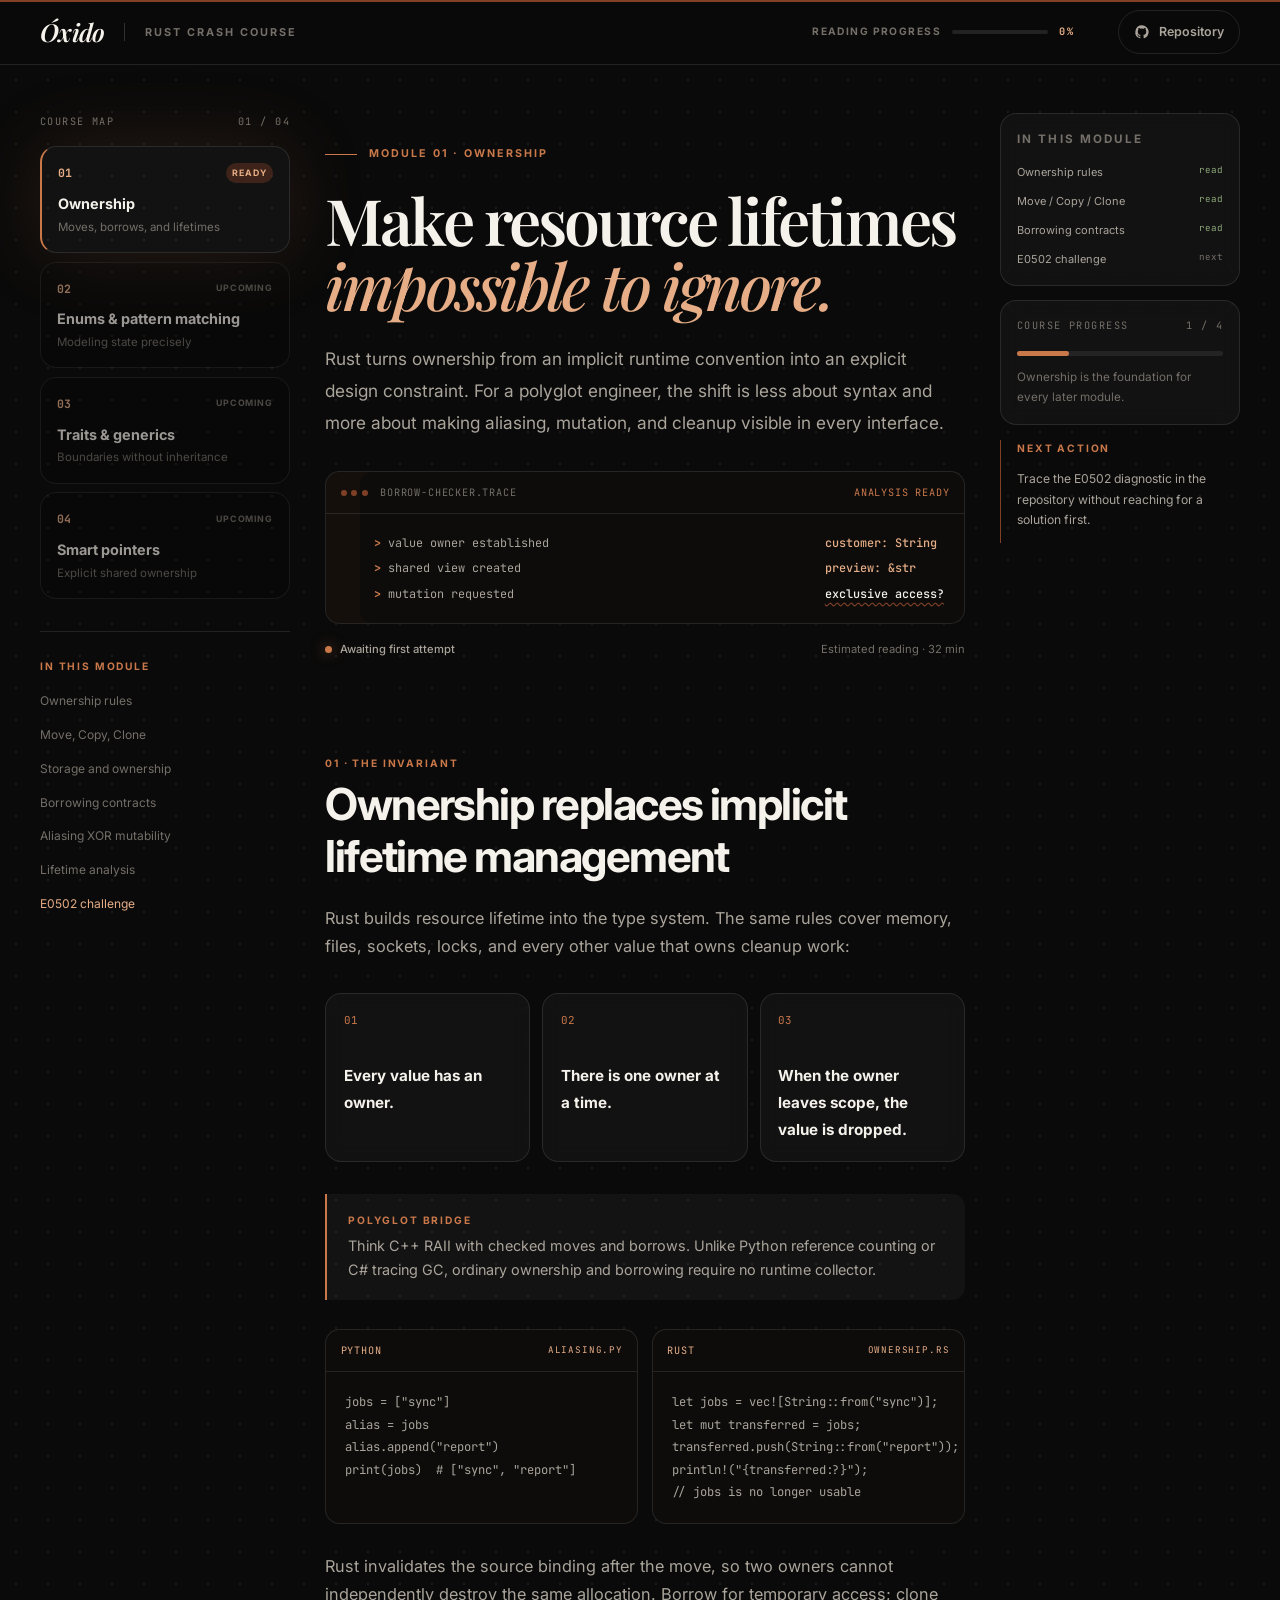
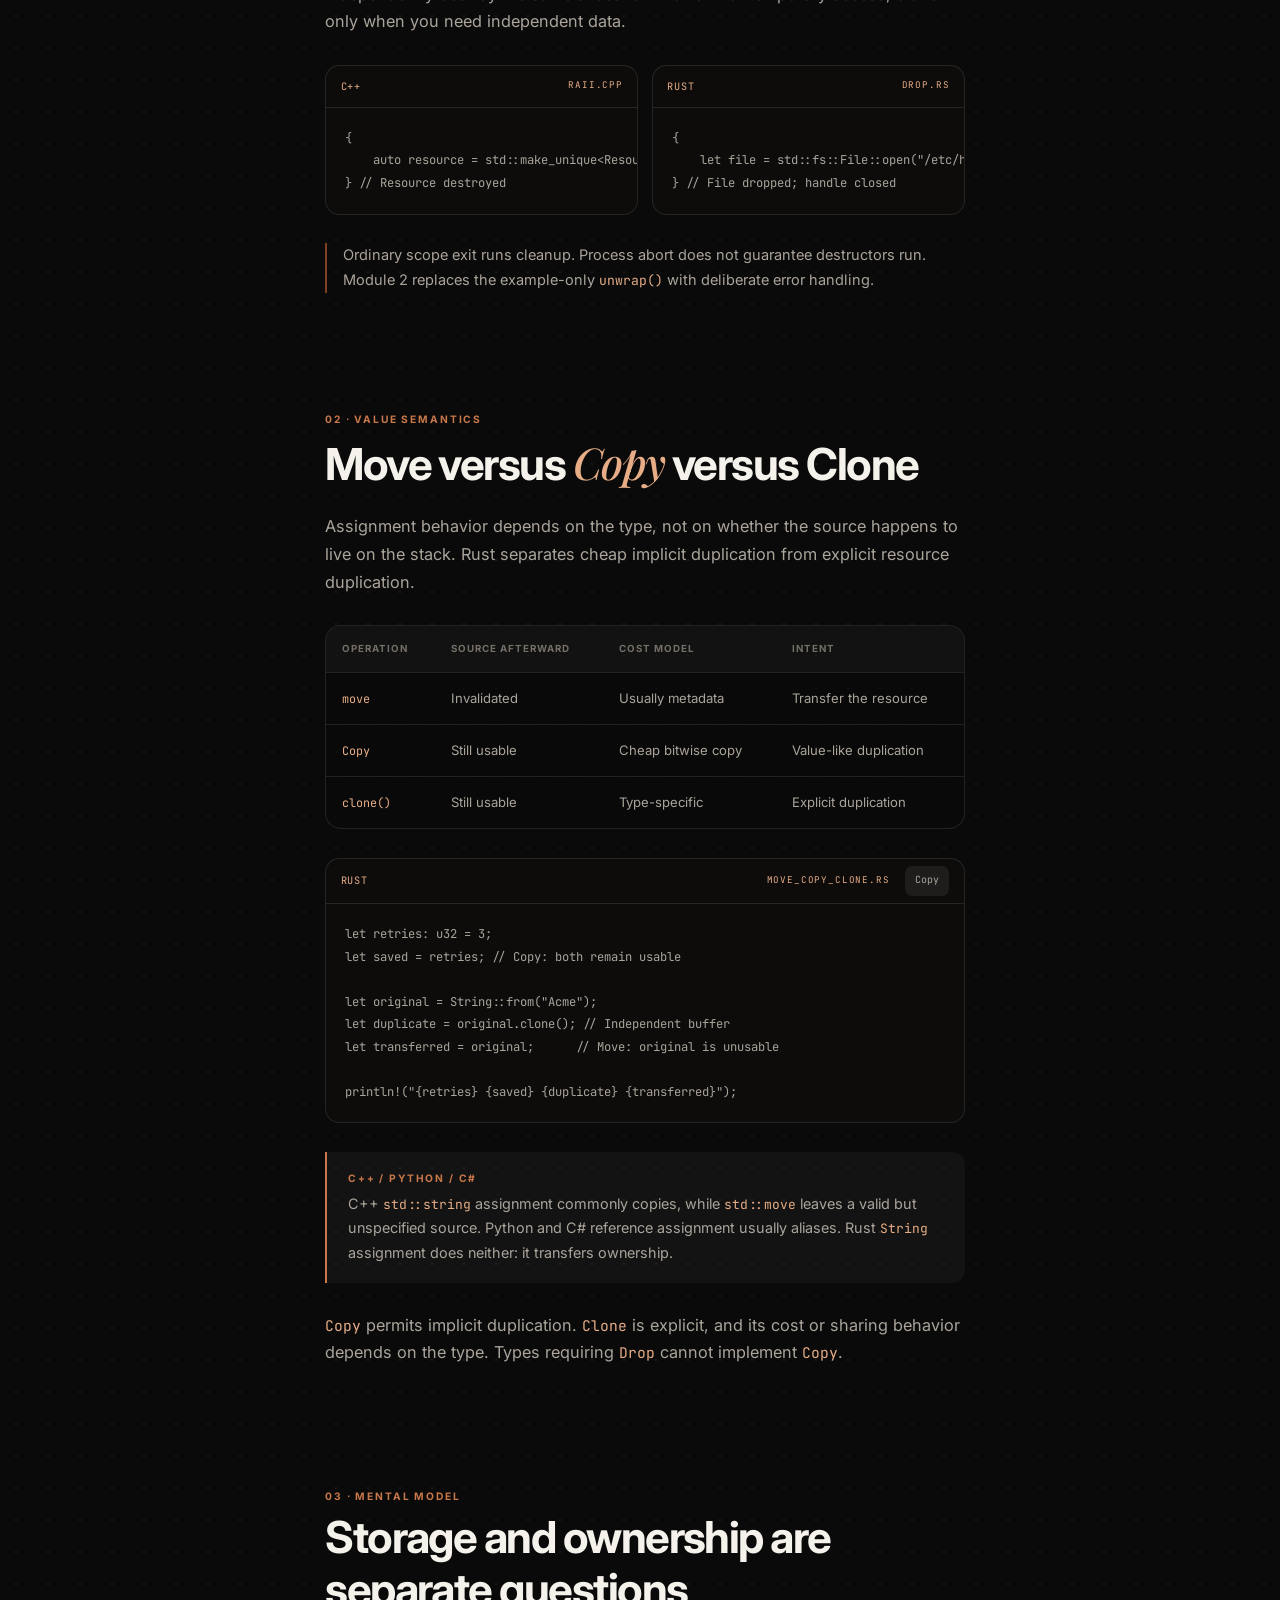
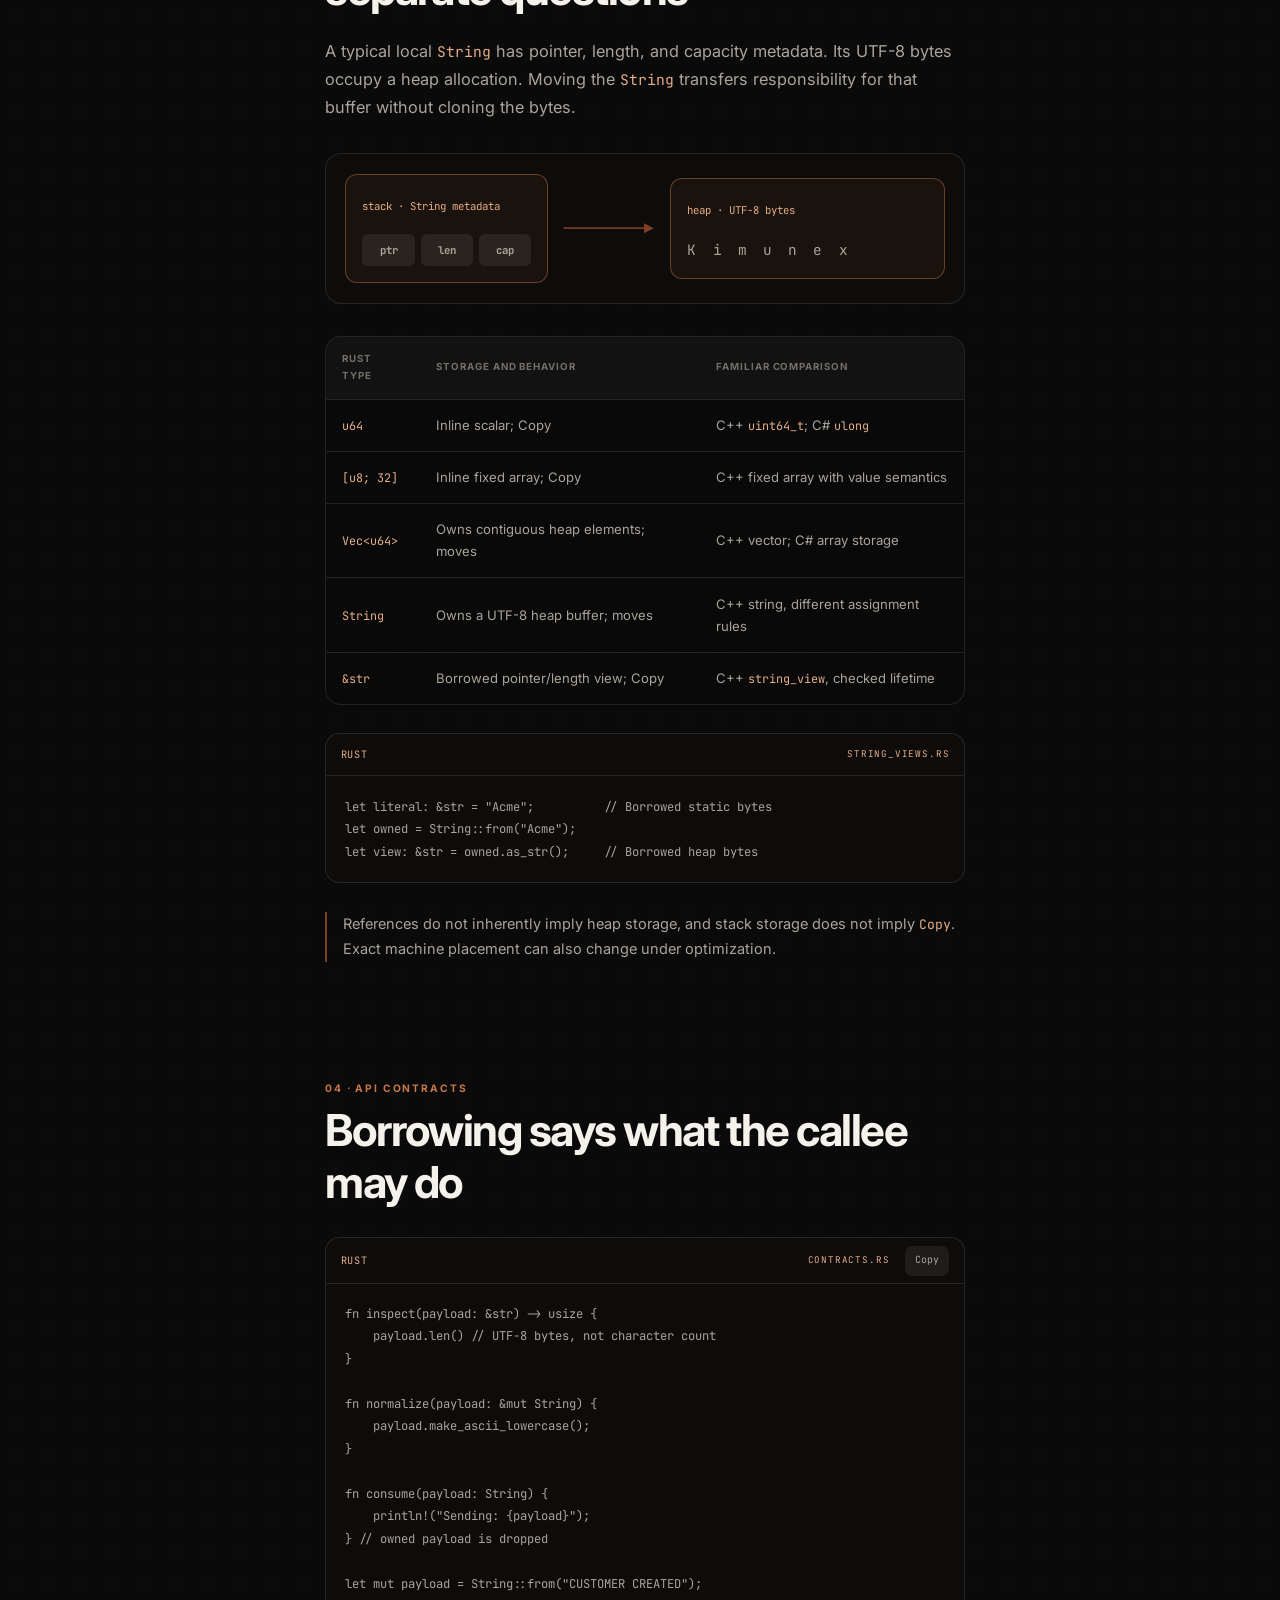
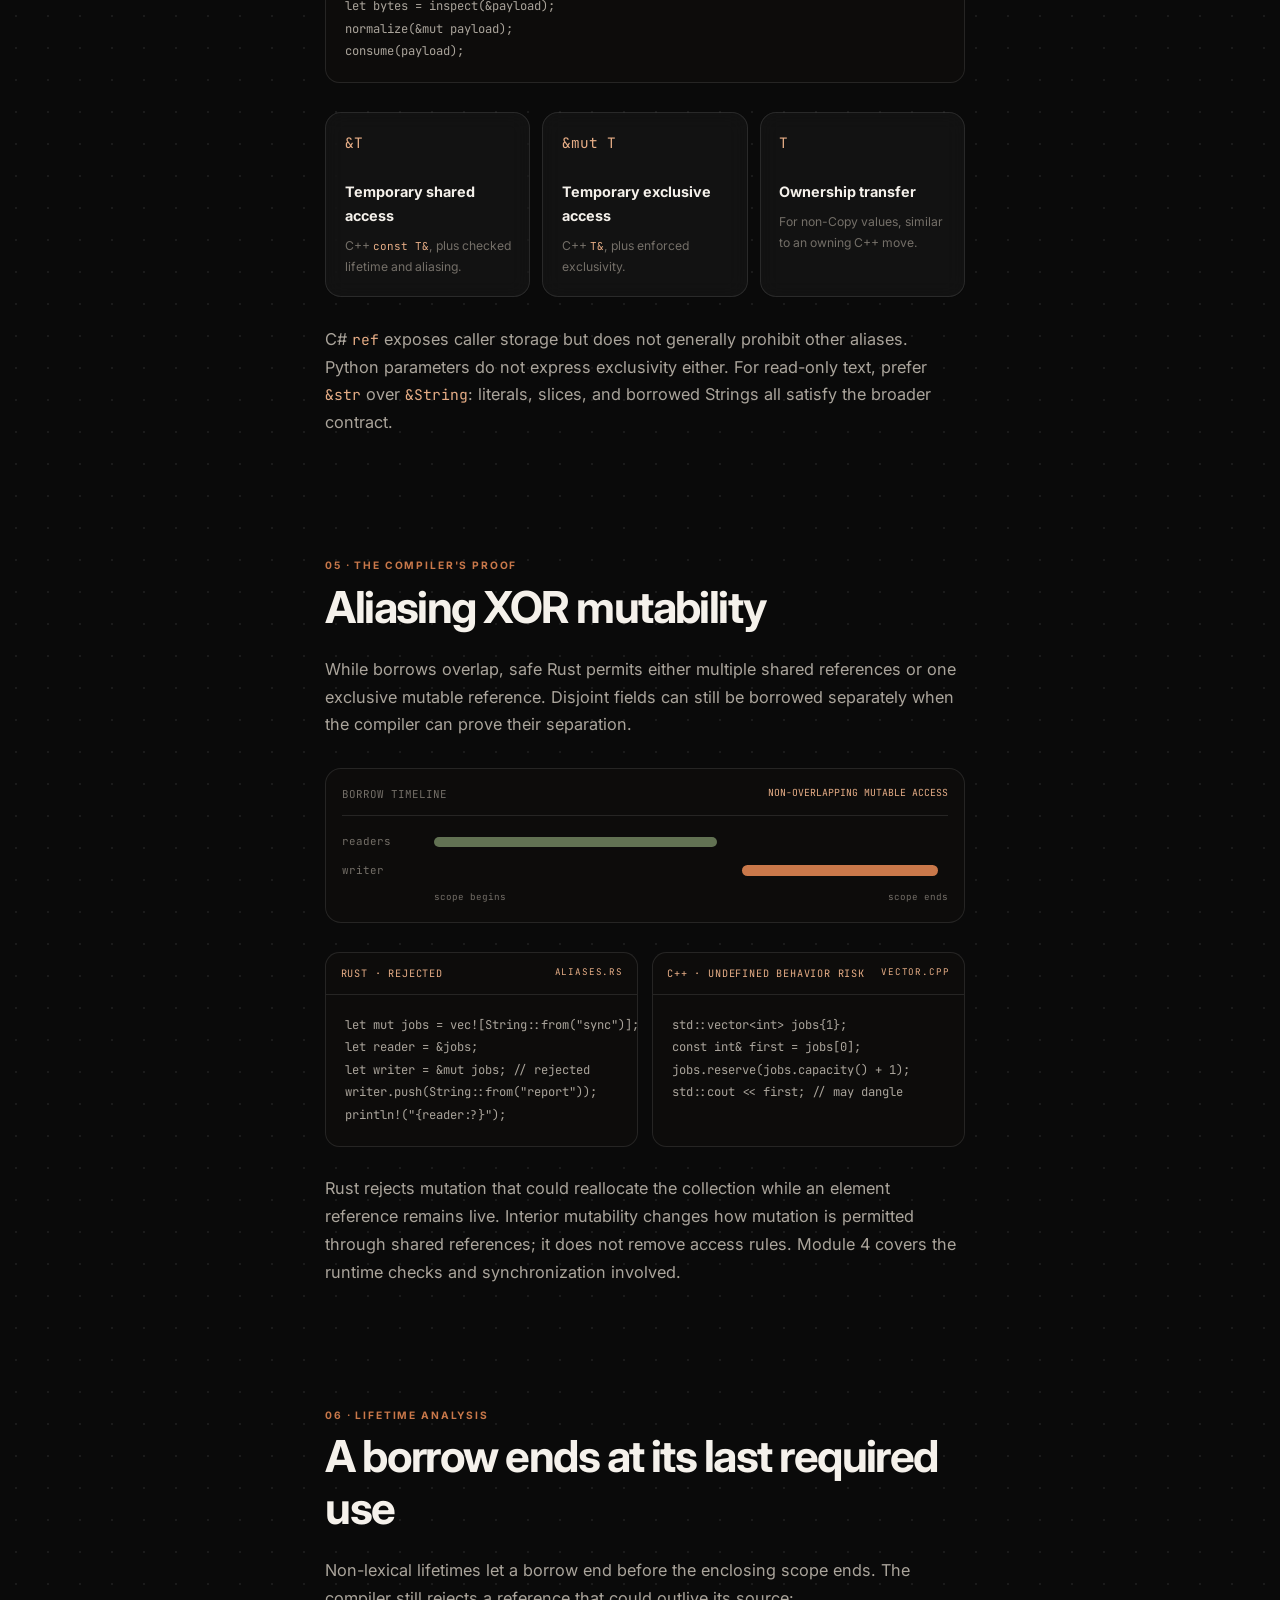
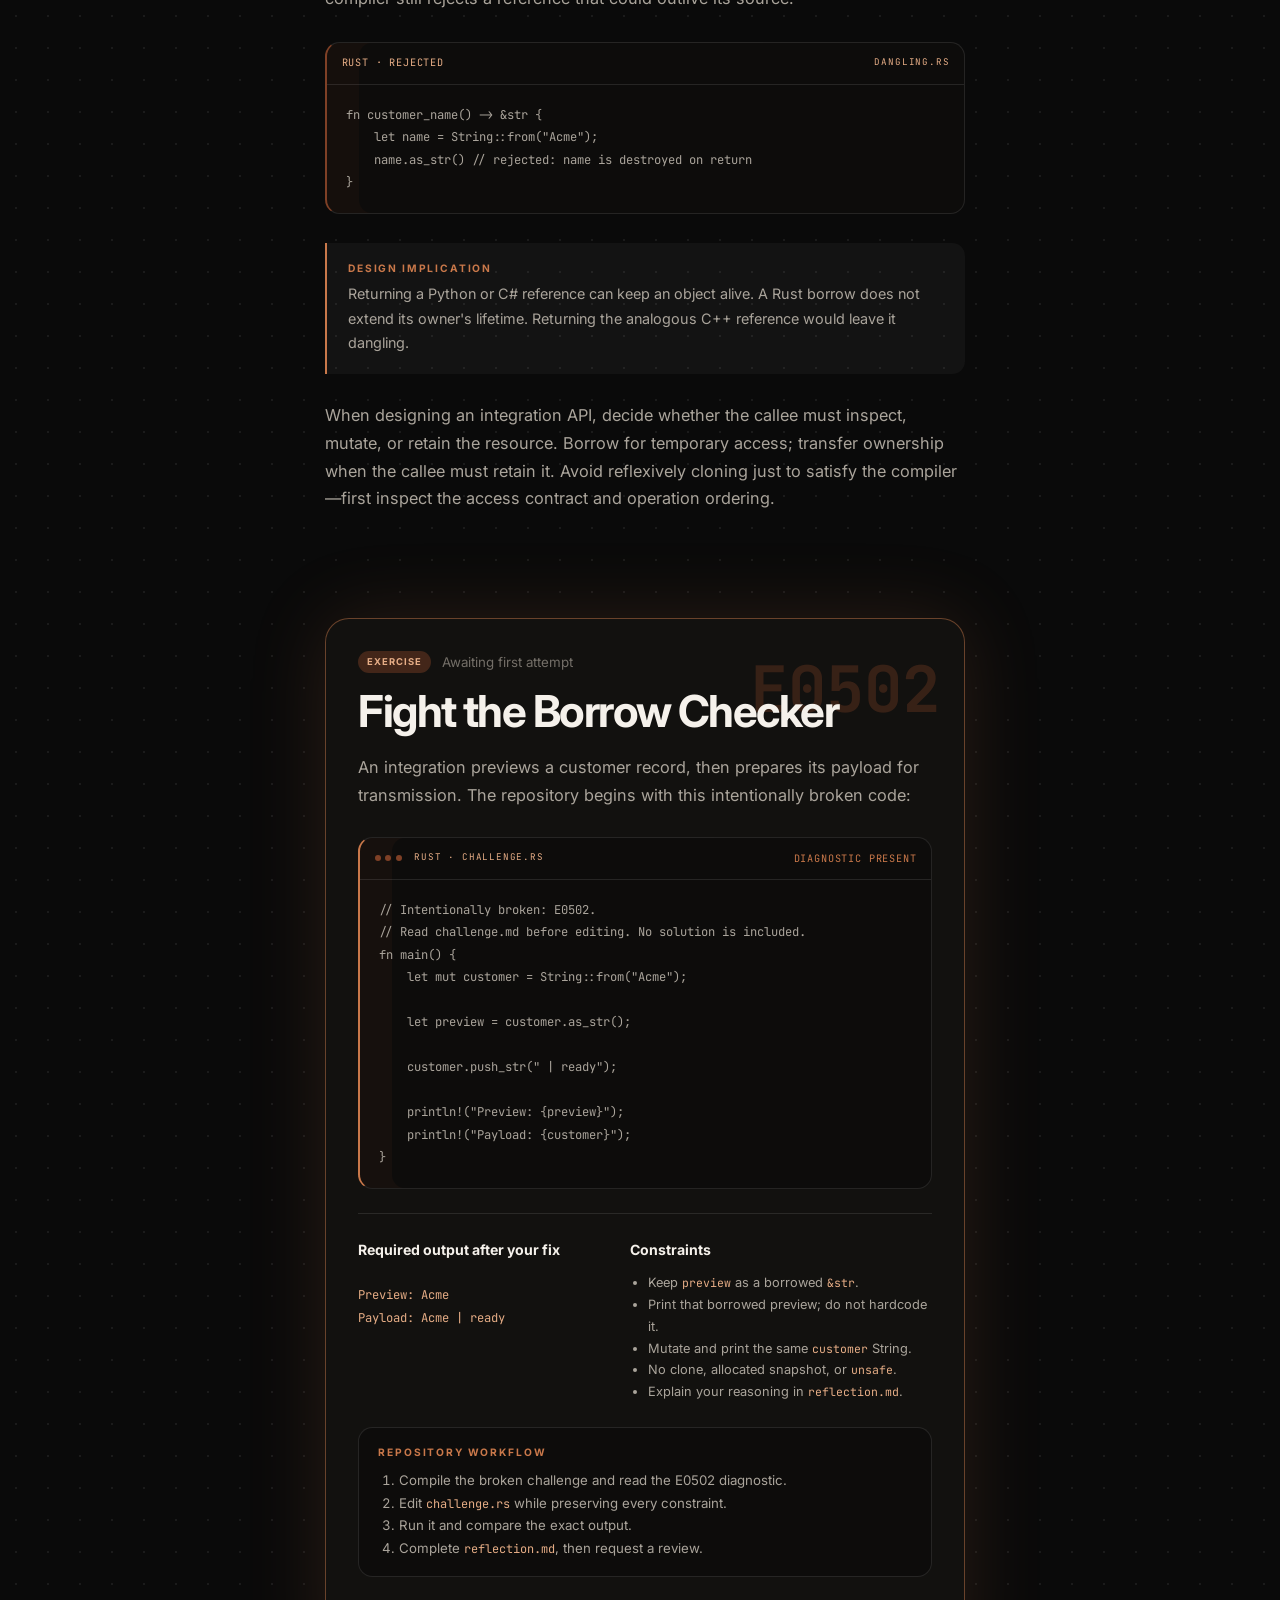
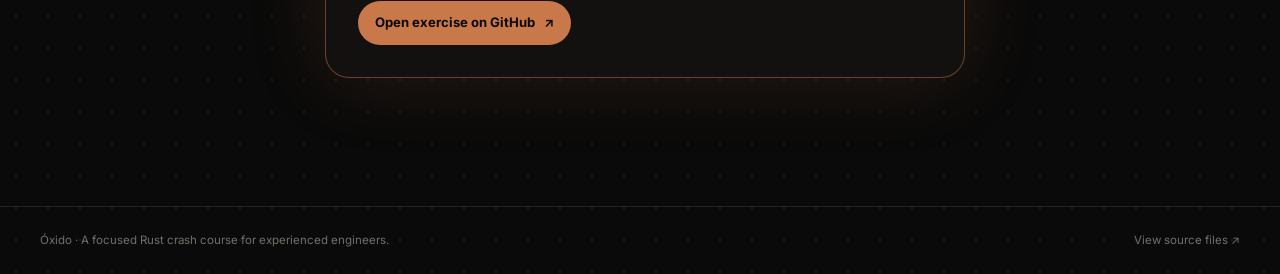
==== docs/index.html @ 9f069425 "Publish privacy-safe Rust crash course" ====
<!doctype html>
<html lang="en">
<head>
  <meta charset="utf-8">
  <meta name="viewport" content="width=device-width, initial-scale=1, viewport-fit=cover">
  <meta name="theme-color" content="#0a0a0a">
  <meta name="generator" content="Óxido static course">
  <meta name="description" content="Óxido: a practical Rust crash course for experienced Python, C#, and C/C++ engineers.">
  <title>Óxido — Rust crash course</title>
  <link rel="preconnect" href="https://fonts.googleapis.com">
  <link rel="preconnect" href="https://fonts.gstatic.com" crossorigin>
  <link href="https://fonts.googleapis.com/css2?family=Inter:wght@400;500;600;700&amp;family=JetBrains+Mono:wght@400;500;600&amp;family=Playfair+Display:ital,wght@0,600;1,500;1,600&amp;display=swap" rel="stylesheet">
  <link rel="stylesheet" href="assets/styles.css">
  <script src="assets/app.js" defer></script>
</head>
<body>
  <a class="skip-link" href="#lesson">Skip to lesson</a>
  <div class="reading-progress" aria-hidden="true"><span id="reading-progress-bar"></span></div>

  <header class="site-header">
    <div class="header-inner">
      <div class="brand-group">
        <details class="mobile-menu" id="mobile-menu">
          <summary aria-label="Open course navigation">
            <svg aria-hidden="true" viewBox="0 0 24 24"><path d="M4 7h16M4 12h16M4 17h16"/></svg>
          </summary>
          <nav aria-label="Mobile course navigation" class="mobile-menu-panel">
            <p class="eyebrow">Course navigation</p>
            <a href="#module-1"><span>01 · Ownership</span><small>Ready</small></a>
            <a href="#ownership-rules">Ownership rules</a>
            <a href="#move-copy-clone">Move, Copy, Clone</a>
            <a href="#storage">Storage and ownership</a>
            <a href="#borrowing">Borrowing contracts</a>
            <a href="#aliasing">Aliasing XOR mutability</a>
            <a href="#lifetimes">Lifetime analysis</a>
            <a href="#challenge">E0502 challenge</a>
          </nav>
        </details>

        <a class="brand" href="#top" aria-label="Óxido home">Óxido</a>
        <span class="course-label">Rust crash course</span>
      </div>

      <div class="header-actions">
        <div class="header-progress" aria-label="Module reading progress">
          <span>Reading progress</span>
          <span class="progress-track"><span id="header-progress-bar"></span></span>
          <output id="progress-value">0%</output>
        </div>
        <a class="repo-link" href="https://github.com/lfreirecastello/oxidando">
          <svg aria-hidden="true" viewBox="0 0 24 24"><path d="M12 2a10 10 0 0 0-3.16 19.49c.5.09.68-.22.68-.48v-1.87c-2.78.6-3.37-1.18-3.37-1.18-.45-1.16-1.11-1.47-1.11-1.47-.91-.62.07-.61.07-.61 1 .07 1.53 1.03 1.53 1.03.9 1.53 2.35 1.09 2.92.83.09-.65.35-1.09.64-1.34-2.22-.25-4.56-1.11-4.56-4.94 0-1.09.39-1.98 1.03-2.68-.1-.25-.45-1.27.1-2.64 0 0 .84-.27 2.75 1.02A9.6 9.6 0 0 1 12 6.82a9.6 9.6 0 0 1 2.5.34c1.91-1.29 2.75-1.02 2.75-1.02.55 1.37.2 2.39.1 2.64.64.7 1.03 1.59 1.03 2.68 0 3.84-2.34 4.68-4.57 4.93.36.31.68.92.68 1.86v2.76c0 .27.18.58.69.48A10 10 0 0 0 12 2Z"/></svg>
          <span>Repository</span>
        </a>
      </div>
    </div>
  </header>

  <div class="page-shell" id="top">
    <aside class="course-sidebar" aria-label="Course map">
      <div class="sticky-panel">
        <div class="sidebar-heading"><span>Course map</span><span>01 / 04</span></div>
        <nav class="module-list">
          <a class="module-card active" href="#module-1">
            <span class="module-meta"><b>01</b><small>Ready</small></span>
            <strong>Ownership</strong>
            <span>Moves, borrows, and lifetimes</span>
          </a>
          <div class="module-card upcoming">
            <span class="module-meta"><b>02</b><small>Upcoming</small></span>
            <strong>Enums &amp; pattern matching</strong>
            <span>Modeling state precisely</span>
          </div>
          <div class="module-card upcoming">
            <span class="module-meta"><b>03</b><small>Upcoming</small></span>
            <strong>Traits &amp; generics</strong>
            <span>Boundaries without inheritance</span>
          </div>
          <div class="module-card upcoming">
            <span class="module-meta"><b>04</b><small>Upcoming</small></span>
            <strong>Smart pointers</strong>
            <span>Explicit shared ownership</span>
          </div>
        </nav>

        <nav class="outline" aria-label="Module 1 sections">
          <p class="eyebrow">In this module</p>
          <a href="#ownership-rules">Ownership rules</a>
          <a href="#move-copy-clone">Move, Copy, Clone</a>
          <a href="#storage">Storage and ownership</a>
          <a href="#borrowing">Borrowing contracts</a>
          <a href="#aliasing">Aliasing XOR mutability</a>
          <a href="#lifetimes">Lifetime analysis</a>
          <a href="#challenge">E0502 challenge</a>
        </nav>
      </div>
    </aside>

    <main id="lesson">
      <section class="hero" id="module-1" aria-labelledby="module-title">
        <p class="section-kicker"><span></span>Module 01 · Ownership</p>
        <h1 id="module-title">Make resource lifetimes <em>impossible to ignore.</em></h1>
        <p class="hero-copy">Rust turns ownership from an implicit runtime convention into an explicit design constraint. For a polyglot engineer, the shift is less about syntax and more about making aliasing, mutation, and cleanup visible in every interface.</p>

        <div class="terminal trace-terminal" aria-label="Borrow checker trace">
          <div class="terminal-bar">
            <span class="terminal-dots" aria-hidden="true"><i></i><i></i><i></i></span>
            <span>borrow-checker.trace</span>
            <span class="terminal-state">analysis ready</span>
          </div>
          <div class="trace-lines">
            <span><b>&gt;</b> value owner established</span><strong>customer: String</strong>
            <span><b>&gt;</b> shared view created</span><strong>preview: &amp;str</strong>
            <span><b>&gt;</b> mutation requested</span><strong class="diagnostic">exclusive access?</strong>
          </div>
        </div>

        <div class="module-status">
          <span><i></i><b>Awaiting first attempt</b></span>
          <span>Estimated reading · 32 min</span>
        </div>
      </section>

      <section class="lesson-section" id="ownership-rules">
        <header class="section-heading">
          <p class="eyebrow">01 · The invariant</p>
          <h2>Ownership replaces implicit lifetime management</h2>
        </header>
        <p>Rust builds resource lifetime into the type system. The same rules cover memory, files, sockets, locks, and every other value that owns cleanup work:</p>
        <ol class="rule-grid">
          <li><span>01</span><strong>Every value has an owner.</strong></li>
          <li><span>02</span><strong>There is one owner at a time.</strong></li>
          <li><span>03</span><strong>When the owner leaves scope, the value is dropped.</strong></li>
        </ol>

        <div class="bridge-callout">
          <span class="eyebrow">Polyglot bridge</span>
          <p>Think C++ RAII with checked moves and borrows. Unlike Python reference counting or C# tracing GC, ordinary ownership and borrowing require no runtime collector.</p>
        </div>

        <div class="code-pair">
          <article class="code-card">
            <header><span>Python</span><code>aliasing.py</code></header>
            <pre><code>jobs = ["sync"]
alias = jobs
alias.append("report")
print(jobs)  # ["sync", "report"]</code></pre>
          </article>
          <article class="code-card">
            <header><span>Rust</span><code>ownership.rs</code></header>
            <pre><code>let jobs = vec![String::from("sync")];
let mut transferred = jobs;
transferred.push(String::from("report"));
println!("{transferred:?}");
// jobs is no longer usable</code></pre>
          </article>
        </div>

        <p>Rust invalidates the source binding after the move, so two owners cannot independently destroy the same allocation. Borrow for temporary access; clone only when you need independent data.</p>

        <div class="code-pair compact">
          <article class="code-card">
            <header><span>C++</span><code>raii.cpp</code></header>
            <pre><code>{
    auto resource = std::make_unique&lt;Resource&gt;();
} // Resource destroyed</code></pre>
          </article>
          <article class="code-card">
            <header><span>Rust</span><code>drop.rs</code></header>
            <pre><code>{
    let file = std::fs::File::open("/etc/hosts").unwrap();
} // File dropped; handle closed</code></pre>
          </article>
        </div>
        <p class="note">Ordinary scope exit runs cleanup. Process abort does not guarantee destructors run. Module 2 replaces the example-only <code>unwrap()</code> with deliberate error handling.</p>
      </section>

      <section class="lesson-section" id="move-copy-clone">
        <header class="section-heading">
          <p class="eyebrow">02 · Value semantics</p>
          <h2>Move versus <em>Copy</em> versus Clone</h2>
        </header>
        <p>Assignment behavior depends on the type, not on whether the source happens to live on the stack. Rust separates cheap implicit duplication from explicit resource duplication.</p>

        <div class="table-wrap">
          <table>
            <thead><tr><th>Operation</th><th>Source afterward</th><th>Cost model</th><th>Intent</th></tr></thead>
            <tbody>
              <tr><td data-label="Operation"><code>move</code></td><td data-label="Source afterward">Invalidated</td><td data-label="Cost model">Usually metadata</td><td data-label="Intent">Transfer the resource</td></tr>
              <tr><td data-label="Operation"><code>Copy</code></td><td data-label="Source afterward">Still usable</td><td data-label="Cost model">Cheap bitwise copy</td><td data-label="Intent">Value-like duplication</td></tr>
              <tr><td data-label="Operation"><code>clone()</code></td><td data-label="Source afterward">Still usable</td><td data-label="Cost model">Type-specific</td><td data-label="Intent">Explicit duplication</td></tr>
            </tbody>
          </table>
        </div>

        <article class="code-card wide">
          <header><span>Rust</span><code>move_copy_clone.rs</code><button type="button" data-copy aria-label="Copy Rust example">Copy</button></header>
          <pre><code>let retries: u32 = 3;
let saved = retries; // Copy: both remain usable

let original = String::from("Acme");
let duplicate = original.clone(); // Independent buffer
let transferred = original;      // Move: original is unusable

println!("{retries} {saved} {duplicate} {transferred}");</code></pre>
        </article>

        <div class="bridge-callout">
          <span class="eyebrow">C++ / Python / C#</span>
          <p>C++ <code>std::string</code> assignment commonly copies, while <code>std::move</code> leaves a valid but unspecified source. Python and C# reference assignment usually aliases. Rust <code>String</code> assignment does neither: it transfers ownership.</p>
        </div>
        <p><code>Copy</code> permits implicit duplication. <code>Clone</code> is explicit, and its cost or sharing behavior depends on the type. Types requiring <code>Drop</code> cannot implement <code>Copy</code>.</p>
      </section>

      <section class="lesson-section" id="storage">
        <header class="section-heading">
          <p class="eyebrow">03 · Mental model</p>
          <h2>Storage and ownership are separate questions</h2>
        </header>
        <p>A typical local <code>String</code> has pointer, length, and capacity metadata. Its UTF-8 bytes occupy a heap allocation. Moving the <code>String</code> transfers responsibility for that buffer without cloning the bytes.</p>

        <div class="memory-diagram" role="img" aria-label="String metadata points to a heap buffer">
          <div class="memory-block">
            <span>stack · String metadata</span>
            <div><b>ptr</b><b>len</b><b>cap</b></div>
          </div>
          <span class="memory-arrow" aria-hidden="true">────────▶</span>
          <div class="memory-block heap">
            <span>heap · UTF-8 bytes</span>
            <code>K i m u n e x</code>
          </div>
        </div>

        <div class="table-wrap">
          <table>
            <thead><tr><th>Rust type</th><th>Storage and behavior</th><th>Familiar comparison</th></tr></thead>
            <tbody>
              <tr><td data-label="Rust type"><code>u64</code></td><td data-label="Storage and behavior">Inline scalar; Copy</td><td data-label="Comparison">C++ <code>uint64_t</code>; C# <code>ulong</code></td></tr>
              <tr><td data-label="Rust type"><code>[u8; 32]</code></td><td data-label="Storage and behavior">Inline fixed array; Copy</td><td data-label="Comparison">C++ fixed array with value semantics</td></tr>
              <tr><td data-label="Rust type"><code>Vec&lt;u64&gt;</code></td><td data-label="Storage and behavior">Owns contiguous heap elements; moves</td><td data-label="Comparison">C++ vector; C# array storage</td></tr>
              <tr><td data-label="Rust type"><code>String</code></td><td data-label="Storage and behavior">Owns a UTF-8 heap buffer; moves</td><td data-label="Comparison">C++ string, different assignment rules</td></tr>
              <tr><td data-label="Rust type"><code>&amp;str</code></td><td data-label="Storage and behavior">Borrowed pointer/length view; Copy</td><td data-label="Comparison">C++ <code>string_view</code>, checked lifetime</td></tr>
            </tbody>
          </table>
        </div>

        <article class="code-card wide">
          <header><span>Rust</span><code>string_views.rs</code></header>
          <pre><code>let literal: &amp;str = "Acme";          // Borrowed static bytes
let owned = String::from("Acme");
let view: &amp;str = owned.as_str();     // Borrowed heap bytes</code></pre>
        </article>
        <p class="note">References do not inherently imply heap storage, and stack storage does not imply <code>Copy</code>. Exact machine placement can also change under optimization.</p>
      </section>

      <section class="lesson-section" id="borrowing">
        <header class="section-heading">
          <p class="eyebrow">04 · API contracts</p>
          <h2>Borrowing says what the callee may do</h2>
        </header>

        <article class="code-card wide">
          <header><span>Rust</span><code>contracts.rs</code><button type="button" data-copy aria-label="Copy borrowing example">Copy</button></header>
          <pre><code>fn inspect(payload: &amp;str) -&gt; usize {
    payload.len() // UTF-8 bytes, not character count
}

fn normalize(payload: &amp;mut String) {
    payload.make_ascii_lowercase();
}

fn consume(payload: String) {
    println!("Sending: {payload}");
} // owned payload is dropped

let mut payload = String::from("CUSTOMER CREATED");
let bytes = inspect(&amp;payload);
normalize(&amp;mut payload);
consume(payload);</code></pre>
        </article>

        <div class="contract-grid">
          <article><code>&amp;T</code><strong>Temporary shared access</strong><p>C++ <code>const T&amp;</code>, plus checked lifetime and aliasing.</p></article>
          <article><code>&amp;mut T</code><strong>Temporary exclusive access</strong><p>C++ <code>T&amp;</code>, plus enforced exclusivity.</p></article>
          <article><code>T</code><strong>Ownership transfer</strong><p>For non-Copy values, similar to an owning C++ move.</p></article>
        </div>
        <p>C# <code>ref</code> exposes caller storage but does not generally prohibit other aliases. Python parameters do not express exclusivity either. For read-only text, prefer <code>&amp;str</code> over <code>&amp;String</code>: literals, slices, and borrowed Strings all satisfy the broader contract.</p>
      </section>

      <section class="lesson-section" id="aliasing">
        <header class="section-heading">
          <p class="eyebrow">05 · The compiler's proof</p>
          <h2>Aliasing XOR mutability</h2>
        </header>
        <p>While borrows overlap, safe Rust permits either multiple shared references or one exclusive mutable reference. Disjoint fields can still be borrowed separately when the compiler can prove their separation.</p>

        <div class="borrow-timeline" aria-label="Shared readers end before the exclusive writer begins">
          <header><span>borrow timeline</span><code>non-overlapping mutable access</code></header>
          <div><span>readers</span><i class="readers"></i></div>
          <div><span>writer</span><i class="writer"></i></div>
          <footer><span>scope begins</span><span>scope ends</span></footer>
        </div>

        <div class="code-pair">
          <article class="code-card">
            <header><span>Rust · rejected</span><code>aliases.rs</code></header>
            <pre><code>let mut jobs = vec![String::from("sync")];
let reader = &amp;jobs;
let writer = &amp;mut jobs; // rejected
writer.push(String::from("report"));
println!("{reader:?}");</code></pre>
          </article>
          <article class="code-card">
            <header><span>C++ · undefined behavior risk</span><code>vector.cpp</code></header>
            <pre><code>std::vector&lt;int&gt; jobs{1};
const int&amp; first = jobs[0];
jobs.reserve(jobs.capacity() + 1);
std::cout &lt;&lt; first; // may dangle</code></pre>
          </article>
        </div>
        <p>Rust rejects mutation that could reallocate the collection while an element reference remains live. Interior mutability changes how mutation is permitted through shared references; it does not remove access rules. Module 4 covers the runtime checks and synchronization involved.</p>
      </section>

      <section class="lesson-section" id="lifetimes">
        <header class="section-heading">
          <p class="eyebrow">06 · Lifetime analysis</p>
          <h2>A borrow ends at its last required use</h2>
        </header>
        <p>Non-lexical lifetimes let a borrow end before the enclosing scope ends. The compiler still rejects a reference that could outlive its source:</p>

        <article class="code-card wide diagnostic-card">
          <header><span>Rust · rejected</span><code>dangling.rs</code></header>
          <pre><code>fn customer_name() -&gt; &amp;str {
    let name = String::from("Acme");
    name.as_str() // rejected: name is destroyed on return
}</code></pre>
        </article>

        <div class="bridge-callout">
          <span class="eyebrow">Design implication</span>
          <p>Returning a Python or C# reference can keep an object alive. A Rust borrow does not extend its owner's lifetime. Returning the analogous C++ reference would leave it dangling.</p>
        </div>
        <p>When designing an integration API, decide whether the callee must inspect, mutate, or retain the resource. Borrow for temporary access; transfer ownership when the callee must retain it. Avoid reflexively cloning just to satisfy the compiler—first inspect the access contract and operation ordering.</p>
      </section>

      <section class="challenge" id="challenge" aria-labelledby="challenge-title">
        <span class="diagnostic-code" aria-hidden="true">E0502</span>
        <div class="challenge-status"><span>Exercise</span><small>Awaiting first attempt</small></div>
        <h2 id="challenge-title">Fight the Borrow Checker</h2>
        <p>An integration previews a customer record, then prepares its payload for transmission. The repository begins with this intentionally broken code:</p>

        <article class="code-card challenge-code">
          <header>
            <span class="terminal-dots" aria-hidden="true"><i></i><i></i><i></i></span>
            <code>Rust · challenge.rs</code>
            <span class="terminal-state">diagnostic present</span>
          </header>
          <pre><code>// Intentionally broken: E0502.
// Read challenge.md before editing. No solution is included.
fn main() {
    let mut customer = String::from("Acme");

    let preview = customer.as_str();

    customer.push_str(" | ready");

    println!("Preview: {preview}");
    println!("Payload: {customer}");
}</code></pre>
        </article>

        <div class="challenge-grid">
          <div>
            <h3>Required output after your fix</h3>
            <pre><code>Preview: Acme
Payload: Acme | ready</code></pre>
          </div>
          <div>
            <h3>Constraints</h3>
            <ul>
              <li>Keep <code>preview</code> as a borrowed <code>&amp;str</code>.</li>
              <li>Print that borrowed preview; do not hardcode it.</li>
              <li>Mutate and print the same <code>customer</code> String.</li>
              <li>No clone, allocated snapshot, or <code>unsafe</code>.</li>
              <li>Explain your reasoning in <code>reflection.md</code>.</li>
            </ul>
          </div>
        </div>

        <div class="workflow">
          <p class="eyebrow">Repository workflow</p>
          <ol>
            <li>Compile the broken challenge and read the E0502 diagnostic.</li>
            <li>Edit <code>challenge.rs</code> while preserving every constraint.</li>
            <li>Run it and compare the exact output.</li>
            <li>Complete <code>reflection.md</code>, then request a review.</li>
          </ol>
        </div>

        <a class="primary-action" href="https://github.com/lfreirecastello/oxidando/blob/main/modules/01-ownership/challenge.rs">Open exercise on GitHub <span aria-hidden="true">↗</span></a>
      </section>
    </main>

    <aside class="context-sidebar" aria-label="Current module context">
      <div class="sticky-panel">
        <section class="context-card">
          <p class="eyebrow">In this module</p>
          <ul>
            <li><span>Ownership rules</span><small>read</small></li>
            <li><span>Move / Copy / Clone</span><small>read</small></li>
            <li><span>Borrowing contracts</span><small>read</small></li>
            <li><span>E0502 challenge</span><small>next</small></li>
          </ul>
        </section>
        <section class="context-card">
          <div class="sidebar-heading"><span>Course progress</span><span>1 / 4</span></div>
          <div class="course-progress"><span></span></div>
          <p>Ownership is the foundation for every later module.</p>
        </section>
        <section class="next-action">
          <p class="eyebrow">Next action</p>
          <p>Trace the E0502 diagnostic in the repository without reaching for a solution first.</p>
        </section>
      </div>
    </aside>
  </div>

  <footer class="site-footer">
    <span>Óxido · A focused Rust crash course for experienced engineers.</span>
    <a href="https://github.com/lfreirecastello/oxidando">View source files <span aria-hidden="true">↗</span></a>
  </footer>
</body>
</html>
---- docs/assets/styles.css ----
:root {
  color-scheme: dark;
  --bg: #0a0a0a;
  --surface: rgba(255, 255, 255, 0.035);
  --surface-solid: #12110f;
  --inset: #0d0c0b;
  --text: #f5f1eb;
  --muted: #aaa49b;
  --faint: #746f68;
  --copper: #c9784a;
  --copper-light: #e6ad86;
  --copper-deep: #7f4026;
  --sage: #8faa7a;
  --border: rgba(255, 255, 255, 0.1);
  --border-strong: rgba(255, 255, 255, 0.16);
  --shadow: 0 0 80px rgba(201, 120, 74, 0.16);
  --sans: Inter, ui-sans-serif, system-ui, -apple-system, BlinkMacSystemFont, "Segoe UI", sans-serif;
  --display: "Playfair Display", Georgia, serif;
  --mono: "JetBrains Mono", "SFMono-Regular", Consolas, "Liberation Mono", monospace;
}

* { box-sizing: border-box; }
html { scroll-behavior: smooth; background: var(--bg); }
body {
  margin: 0;
  min-width: 320px;
  color: var(--text);
  background-color: var(--bg);
  background-image: radial-gradient(rgba(255,255,255,.07) 1px, transparent 1px);
  background-size: 32px 32px;
  font-family: var(--sans);
  line-height: 1.7;
  overflow-x: hidden;
}
body::before {
  content: "";
  position: fixed;
  inset: 0;
  z-index: -1;
  background: radial-gradient(circle at 52% 9%, rgba(127,64,38,.18), transparent 32rem);
  pointer-events: none;
}
a { color: inherit; text-decoration: none; }
button, summary { font: inherit; }
button { color: inherit; }
code, pre { font-family: var(--mono); }
code { overflow-wrap: anywhere; }
img, svg { display: block; max-width: 100%; }
::selection { color: var(--text); background: var(--copper-deep); }
:focus-visible { outline: 2px solid var(--copper-light); outline-offset: 3px; }
[id] { scroll-margin-top: 6rem; }

.skip-link {
  position: fixed;
  top: .75rem;
  left: .75rem;
  z-index: 100;
  padding: .65rem 1rem;
  border-radius: .75rem;
  color: #0a0a0a;
  background: var(--copper-light);
  transform: translateY(-150%);
}
.skip-link:focus { transform: translateY(0); }

.reading-progress {
  position: fixed;
  inset: 0 0 auto;
  z-index: 80;
  height: 2px;
  background: var(--copper-deep);
}
.reading-progress span { display: block; width: 0; height: 100%; background: var(--copper); }

.site-header {
  position: sticky;
  top: 0;
  z-index: 60;
  padding-top: env(safe-area-inset-top, 0);
  border-bottom: 1px solid var(--border);
  background: rgba(10,10,10,.92);
  backdrop-filter: blur(14px);
  -webkit-backdrop-filter: blur(14px);
}
.header-inner {
  display: flex;
  align-items: center;
  justify-content: space-between;
  max-width: 1440px;
  min-height: 64px;
  margin: 0 auto;
  padding: .5rem 2.5rem;
}
.brand-group, .header-actions, .header-progress { display: flex; align-items: center; }
.brand-group { gap: 1.25rem; }
.brand {
  font-family: var(--display);
  font-size: 1.55rem;
  font-style: italic;
  font-weight: 600;
  letter-spacing: -.03em;
}
.course-label {
  padding-left: 1.25rem;
  border-left: 1px solid var(--border-strong);
  color: var(--faint);
  font-size: .68rem;
  font-weight: 700;
  letter-spacing: .18em;
  text-transform: uppercase;
}
.header-actions { gap: 1.25rem; }
.header-progress { gap: .7rem; color: var(--faint); font-size: .64rem; font-weight: 700; letter-spacing: .14em; text-transform: uppercase; }
.header-progress output { min-width: 2.4rem; color: var(--copper-light); font-family: var(--mono); }
.progress-track { width: 6rem; height: 4px; overflow: hidden; border-radius: 1rem; background: rgba(255,255,255,.1); }
.progress-track span { display: block; width: 0; height: 100%; border-radius: inherit; background: var(--copper); }
.repo-link {
  display: inline-flex;
  align-items: center;
  gap: .55rem;
  min-height: 44px;
  padding: .45rem .95rem;
  border: 1px solid var(--border);
  border-radius: 999px;
  color: var(--muted);
  font-size: .78rem;
  font-weight: 600;
}
.repo-link:hover { color: var(--text); border-color: var(--copper); }
.repo-link svg { width: 1rem; fill: currentColor; }

.mobile-menu { display: none; position: relative; }
.mobile-menu summary {
  display: grid;
  width: 44px;
  height: 44px;
  cursor: pointer;
  list-style: none;
  place-items: center;
  border: 1px solid var(--border);
  border-radius: .8rem;
  color: var(--muted);
}
.mobile-menu summary::-webkit-details-marker { display: none; }
.mobile-menu summary svg { width: 1.2rem; fill: none; stroke: currentColor; stroke-width: 1.8; }
.mobile-menu-panel {
  position: fixed;
  top: calc(72px + env(safe-area-inset-top, 0px));
  left: max(1rem, env(safe-area-inset-left, 0px));
  width: min(84vw, 22rem);
  max-height: calc(100dvh - 6rem);
  padding: .75rem;
  overflow-y: auto;
  border: 1px solid var(--border-strong);
  border-radius: 1.1rem;
  background: var(--surface-solid);
  box-shadow: var(--shadow), 0 24px 70px rgba(0,0,0,.6);
}
.mobile-menu-panel .eyebrow { margin: .3rem .65rem .55rem; }
.mobile-menu-panel a { display: flex; align-items: center; justify-content: space-between; min-height: 44px; padding: .4rem .7rem; border-radius: .7rem; color: var(--muted); font-size: .88rem; }
.mobile-menu-panel a:first-of-type { color: var(--copper-light); background: rgba(127,64,38,.2); }
.mobile-menu-panel a:hover { color: var(--text); background: rgba(255,255,255,.05); }
.mobile-menu-panel small { color: var(--copper); font-family: var(--mono); font-size: .62rem; letter-spacing: .1em; text-transform: uppercase; }

.page-shell {
  display: grid;
  grid-template-columns: 250px minmax(0, 760px) 240px;
  gap: 2.2rem;
  align-items: start;
  max-width: 1440px;
  margin: 0 auto;
  padding: 3rem 2.5rem 6rem;
}
.sticky-panel { position: sticky; top: 6rem; }
.sidebar-heading { display: flex; align-items: center; justify-content: space-between; color: var(--faint); font-family: var(--mono); font-size: .64rem; letter-spacing: .14em; text-transform: uppercase; }
.module-list { display: grid; gap: .55rem; margin-top: 1rem; }
.module-card { display: block; padding: 1rem; border: 1px solid var(--border); border-radius: 1rem; background: rgba(10,10,10,.35); }
.module-card.active { border-left: 2px solid var(--copper); background: var(--surface); box-shadow: var(--shadow); }
.module-card.upcoming { opacity: .62; }
.module-card .module-meta { display: flex; align-items: center; justify-content: space-between; margin-bottom: .55rem; }
.module-card b { color: var(--copper-light); font-family: var(--mono); font-size: .72rem; }
.module-card small { color: var(--faint); font-size: .55rem; font-weight: 700; letter-spacing: .1em; text-transform: uppercase; }
.module-card.active small { padding: .15rem .4rem; border-radius: 999px; color: var(--copper-light); background: rgba(127,64,38,.4); }
.module-card strong { display: block; font-size: .9rem; }
.module-card > span:last-child { display: block; margin-top: .15rem; color: var(--faint); font-size: .72rem; line-height: 1.5; }
.outline { display: grid; gap: .2rem; margin-top: 2rem; padding-top: 1.6rem; border-top: 1px solid var(--border); }
.outline .eyebrow { margin: 0 0 .5rem; }
.outline a { padding: .32rem 0; color: var(--faint); font-size: .75rem; }
.outline a:hover, .outline a[aria-current="true"] { color: var(--copper-light); }

main { min-width: 0; }
.hero { position: relative; padding: 2rem 0 5rem; }
.section-kicker { display: flex; align-items: center; gap: .75rem; margin: 0 0 1.5rem; color: var(--copper); font-size: .67rem; font-weight: 700; letter-spacing: .18em; text-transform: uppercase; }
.section-kicker span { width: 2rem; height: 1px; background: var(--copper); }
.hero h1 { max-width: 46rem; margin: 0; font-family: var(--display); font-size: clamp(3rem, 5vw, 4.9rem); font-weight: 600; line-height: 1.02; letter-spacing: -.045em; }
.hero h1 em { display: block; color: var(--copper-light); font-weight: 500; }
.hero-copy { max-width: 45rem; margin: 1.6rem 0 0; color: var(--muted); font-size: 1.08rem; line-height: 1.85; }

.terminal, .code-card {
  overflow: hidden;
  border: 1px solid var(--border);
  border-radius: .9rem;
  background: var(--inset);
}
.trace-terminal { margin-top: 2rem; box-shadow: inset 2.1rem 0 rgba(127,64,38,.07); }
.terminal-bar, .code-card header {
  display: flex;
  align-items: center;
  gap: .75rem;
  min-height: 42px;
  padding: .45rem .9rem;
  border-bottom: 1px solid var(--border);
  color: var(--faint);
  font-family: var(--mono);
  font-size: .64rem;
  letter-spacing: .08em;
  text-transform: uppercase;
}
.terminal-state { margin-left: auto; color: var(--copper); }
.terminal-dots { display: flex; gap: .3rem; }
.terminal-dots i { width: 6px; height: 6px; border-radius: 50%; background: var(--copper-deep); }
.trace-lines { display: grid; grid-template-columns: 1fr auto; gap: .35rem 1.25rem; padding: 1.15rem 1.25rem 1.15rem 3rem; color: var(--muted); font-family: var(--mono); font-size: .74rem; }
.trace-lines b { color: var(--copper); }
.trace-lines strong { color: var(--copper-light); font-weight: 500; }
.trace-lines .diagnostic { color: var(--text); text-decoration: underline wavy var(--copper-deep); text-underline-offset: .25rem; }
.module-status { display: flex; justify-content: space-between; gap: 1rem; margin-top: 1rem; color: var(--faint); font-size: .7rem; }
.module-status span:first-child { display: flex; align-items: center; gap: .5rem; }
.module-status i { width: .45rem; height: .45rem; border-radius: 50%; background: var(--copper); box-shadow: 0 0 14px rgba(201,120,74,.65); }
.module-status b { color: var(--muted); font-weight: 500; }

.lesson-section { padding: 1rem 0 5.5rem; }
.section-heading { margin-bottom: 1.4rem; }
.eyebrow { color: var(--copper); font-size: .64rem; font-weight: 700; letter-spacing: .18em; text-transform: uppercase; }
.section-heading .eyebrow { margin: 0 0 .45rem; }
.section-heading h2, .challenge h2 { margin: 0; font-size: clamp(2rem, 4vw, 2.75rem); line-height: 1.18; letter-spacing: -.035em; }
.section-heading h2 em { color: var(--copper-light); font-family: var(--display); font-weight: 500; }
.lesson-section > p, .challenge > p { max-width: 44rem; color: var(--muted); font-size: 1.02rem; }
.lesson-section > p + p { margin-top: 1.25rem; }
.lesson-section code:not(pre code), .challenge code:not(pre code) { color: var(--copper-light); font-size: .9em; }
.note { padding-left: 1rem; border-left: 2px solid var(--copper-deep); font-size: .91rem !important; }

.rule-grid { display: grid; grid-template-columns: repeat(3, 1fr); gap: .75rem; margin: 2rem 0; padding: 0; list-style: none; }
.rule-grid li, .contract-grid article, .context-card {
  border: 1px solid var(--border);
  border-radius: 1rem;
  background: var(--surface);
  backdrop-filter: blur(10px);
  -webkit-backdrop-filter: blur(10px);
}
.rule-grid li { min-height: 9rem; padding: 1.1rem; }
.rule-grid span { display: block; margin-bottom: 2rem; color: var(--copper); font-family: var(--mono); font-size: .68rem; }
.rule-grid strong { font-size: .95rem; line-height: 1.45; }
.bridge-callout { margin: 1.8rem 0; padding: 1.1rem 1.3rem; border-left: 2px solid var(--copper); border-radius: 0 .8rem .8rem 0; background: var(--surface); }
.bridge-callout span { display: block; margin-bottom: .3rem; }
.bridge-callout p { margin: 0; color: var(--muted); font-size: .9rem; }

.code-pair { display: grid; grid-template-columns: repeat(2, minmax(0, 1fr)); gap: .85rem; margin: 1.8rem 0; }
.code-card.wide { margin: 1.8rem 0; }
.code-card header span:first-child { color: var(--copper-light); }
.code-card header code { margin-left: auto; color: var(--faint); }
.code-card header button { min-width: 44px; min-height: 30px; margin-left: .25rem; border: 0; border-radius: .45rem; color: var(--muted); background: rgba(255,255,255,.07); cursor: pointer; font-size: .62rem; }
.code-card header button:hover { color: var(--text); background: rgba(255,255,255,.12); }
pre { margin: 0; }
.code-card pre, .challenge pre { max-width: 100%; padding: 1.2rem; overflow-x: auto; color: var(--muted); font-size: .76rem; line-height: 1.85; tab-size: 4; -webkit-overflow-scrolling: touch; }
.diagnostic-card { border-left: 2px solid var(--copper-deep); box-shadow: inset 2rem 0 rgba(127,64,38,.07); }

.table-wrap { margin: 1.8rem 0; overflow: hidden; border: 1px solid var(--border); border-radius: 1rem; background: rgba(10,10,10,.35); }
table { width: 100%; border-collapse: collapse; font-size: .82rem; }
th, td { padding: .9rem 1rem; text-align: left; border-bottom: 1px solid var(--border); }
th { color: var(--faint); background: var(--surface); font-size: .61rem; letter-spacing: .1em; text-transform: uppercase; }
td { color: var(--muted); }
td:first-child { color: var(--copper-light); }
tr:last-child td { border-bottom: 0; }

.memory-diagram { display: grid; grid-template-columns: 1fr auto 1.35fr; gap: 1rem; align-items: center; margin: 2rem 0; padding: 1.2rem; border: 1px solid var(--border); border-radius: 1rem; background: var(--inset); }
.memory-block { padding: 1rem; border: 1px solid rgba(201,120,74,.45); border-radius: .75rem; background: rgba(127,64,38,.12); }
.memory-block > span { color: var(--copper-light); font-family: var(--mono); font-size: .67rem; }
.memory-block > div { display: grid; grid-template-columns: repeat(3, 1fr); gap: .35rem; margin-top: 1rem; }
.memory-block b { padding: .45rem .25rem; border-radius: .35rem; color: var(--muted); background: rgba(255,255,255,.07); font-family: var(--mono); font-size: .67rem; text-align: center; }
.memory-block.heap code { display: block; margin-top: 1rem; color: var(--muted); letter-spacing: .25em; white-space: nowrap; }
.memory-arrow { color: var(--copper-deep); font-family: var(--mono); }

.contract-grid { display: grid; grid-template-columns: repeat(3, 1fr); gap: .75rem; margin: 1.8rem 0; }
.contract-grid article { padding: 1.15rem; }
.contract-grid article > code { display: block; margin-bottom: 1.5rem; color: var(--copper-light); font-size: 1.15rem; }
.contract-grid strong { display: block; font-size: .9rem; }
.contract-grid p { margin: .5rem 0 0; color: var(--faint); font-size: .76rem; }

.borrow-timeline { margin: 1.8rem 0; padding: 1rem; border: 1px solid var(--border); border-radius: 1rem; background: var(--inset); font-family: var(--mono); font-size: .68rem; }
.borrow-timeline header { display: flex; justify-content: space-between; margin-bottom: 1rem; padding-bottom: .75rem; border-bottom: 1px solid var(--border); color: var(--faint); text-transform: uppercase; }
.borrow-timeline header code { color: var(--copper-light); }
.borrow-timeline > div { display: grid; grid-template-columns: 5rem 1fr; gap: .75rem; align-items: center; margin: .65rem 0; color: var(--faint); }
.borrow-timeline i { display: block; height: .65rem; border-radius: 1rem; }
.borrow-timeline .readers { width: 55%; background: rgba(143,170,122,.65); }
.borrow-timeline .writer { width: 38%; margin-left: 60%; background: var(--copper); }
.borrow-timeline footer { display: flex; justify-content: space-between; margin-left: 5.75rem; color: var(--faint); font-size: .58rem; }

.challenge { position: relative; margin: 0 0 2rem; padding: 2rem; overflow: hidden; border: 1px solid rgba(201,120,74,.48); border-radius: 1.5rem; background: var(--surface-solid); box-shadow: var(--shadow); }
.diagnostic-code { position: absolute; top: 1rem; right: 1.5rem; color: rgba(127,64,38,.35); font-family: var(--mono); font-size: clamp(2.6rem, 7vw, 4rem); font-weight: 700; }
.challenge-status { position: relative; display: flex; align-items: center; gap: .7rem; margin-bottom: .8rem; }
.challenge-status span { padding: .2rem .55rem; border-radius: 999px; color: var(--copper-light); background: rgba(127,64,38,.45); font-size: .59rem; font-weight: 700; letter-spacing: .11em; text-transform: uppercase; }
.challenge-status small { color: var(--faint); }
.challenge h2 { position: relative; }
.challenge-code { margin-top: 1.7rem; border-left: 2px solid var(--copper); box-shadow: inset 2rem 0 rgba(127,64,38,.08); }
.challenge-code header code { margin: 0; }
.challenge-grid { display: grid; grid-template-columns: .9fr 1.1fr; gap: 1.5rem; margin: 1.5rem 0; padding-top: 1.5rem; border-top: 1px solid var(--border); }
.challenge-grid h3 { margin: 0 0 .65rem; font-size: .88rem; }
.challenge-grid pre { padding: .75rem 0; color: var(--copper-light); font-size: .76rem; }
.challenge-grid ul { margin: 0; padding-left: 1.15rem; color: var(--muted); font-size: .8rem; }
.workflow { margin: 1.5rem 0; padding: 1rem 1.2rem; border: 1px solid var(--border); border-radius: .9rem; background: var(--inset); }
.workflow .eyebrow { margin: 0 0 .5rem; }
.workflow ol { margin: 0; padding-left: 1.3rem; color: var(--muted); font-size: .83rem; }
.primary-action { display: inline-flex; align-items: center; gap: .55rem; min-height: 44px; padding: .55rem 1.05rem; border-radius: 999px; color: #0a0a0a; background: var(--copper); font-size: .82rem; font-weight: 700; }
.primary-action:hover { background: var(--copper-light); transform: translateY(-2px); }

.context-sidebar .sticky-panel { display: grid; gap: .9rem; }
.context-card { padding: 1rem; }
.context-card .eyebrow { margin: 0 0 .8rem; }
.context-card ul { display: grid; gap: .65rem; margin: 0; padding: 0; list-style: none; }
.context-card li { display: flex; justify-content: space-between; gap: .5rem; color: var(--muted); font-size: .69rem; }
.context-card li small { color: var(--sage); font-family: var(--mono); }
.context-card li:last-child small { color: var(--faint); }
.context-card p { margin: .8rem 0 0; color: var(--faint); font-size: .73rem; }
.course-progress { height: 5px; margin-top: 1rem; border-radius: 1rem; background: rgba(255,255,255,.08); }
.course-progress span { display: block; width: 25%; height: 100%; border-radius: inherit; background: var(--copper); }
.next-action { padding-left: 1rem; border-left: 1px solid var(--copper-deep); }
.next-action .eyebrow { margin: 0; }
.next-action p:last-child { color: var(--muted); font-size: .76rem; }

.site-footer { display: flex; justify-content: space-between; gap: 1rem; max-width: 1440px; margin: 0 auto; padding: 1.5rem 2.5rem calc(1.5rem + env(safe-area-inset-bottom, 0px)); border-top: 1px solid var(--border); color: var(--faint); font-size: .72rem; }
.site-footer a:hover { color: var(--copper-light); }

a, button, summary, .module-card { transition: color .2s cubic-bezier(.4,0,.2,1), border-color .2s cubic-bezier(.4,0,.2,1), background-color .2s cubic-bezier(.4,0,.2,1), transform .2s cubic-bezier(.4,0,.2,1); }

@supports not ((backdrop-filter: blur(10px)) or (-webkit-backdrop-filter: blur(10px))) {
  .site-header, .rule-grid li, .contract-grid article, .context-card { background: var(--surface-solid); }
}

@media (max-width: 1200px) {
  .page-shell { grid-template-columns: 220px minmax(0, 760px); justify-content: center; }
  .context-sidebar { display: none; }
}

@media (max-width: 900px) {
  .mobile-menu { display: block; }
  .course-sidebar { display: none; }
  .page-shell { display: block; max-width: 800px; padding-inline: 2rem; }
  .header-inner { padding-inline: 2rem; }
}

@media (max-width: 640px) {
  .header-inner { min-height: 62px; padding-inline: max(1rem, env(safe-area-inset-left, 0px)) max(1rem, env(safe-area-inset-right, 0px)); }
  .brand-group { gap: .7rem; }
  .course-label, .header-progress, .repo-link span { display: none; }
  .repo-link { justify-content: center; width: 44px; padding: 0; }
  .page-shell { padding: 2rem max(1rem, env(safe-area-inset-left, 0px)) 4rem max(1rem, env(safe-area-inset-right, 0px)); }
  .hero { padding-top: 1rem; padding-bottom: 4rem; }
  .hero h1 { font-size: clamp(2.65rem, 13vw, 3.55rem); }
  .hero-copy, .lesson-section > p, .challenge > p { font-size: 1rem; line-height: 1.75; }
  .trace-lines { grid-template-columns: 1fr; padding-left: 1.15rem; }
  .trace-lines strong { margin-bottom: .45rem; }
  .module-status { align-items: flex-start; flex-direction: column; }
  .lesson-section { padding-bottom: 4.3rem; }
  .section-heading h2, .challenge h2 { font-size: 2rem; }
  .rule-grid, .contract-grid, .code-pair, .challenge-grid { grid-template-columns: 1fr; }
  .rule-grid li { min-height: 0; }
  .rule-grid span { margin-bottom: .8rem; }
  .memory-diagram { grid-template-columns: 1fr; }
  .memory-arrow { transform: rotate(90deg); justify-self: center; }
  .table-wrap { border: 0; overflow: visible; background: transparent; }
  table, tbody { display: block; }
  thead { display: none; }
  tr { display: block; margin-bottom: .75rem; padding: .55rem .8rem; border: 1px solid var(--border); border-radius: .85rem; background: var(--inset); }
  td { display: grid; grid-template-columns: minmax(6.5rem, 38%) 1fr; gap: .75rem; padding: .5rem 0; border-bottom: 1px solid var(--border); }
  td::before { content: attr(data-label); color: var(--faint); font-size: .59rem; font-weight: 700; letter-spacing: .09em; text-transform: uppercase; }
  td:last-child { border-bottom: 0; }
  .code-card pre, .challenge pre { font-size: .78rem; line-height: 1.75; }
  .code-card header { flex-wrap: wrap; }
  .challenge { padding: 1.25rem; border-radius: 1.1rem; }
  .diagnostic-code { top: .4rem; right: .8rem; }
  .challenge-grid { gap: .75rem; }
  .site-footer { flex-direction: column; padding-inline: 1rem; }
}

@media (max-width: 370px) {
  .brand { font-size: 1.4rem; }
  .hero h1 { font-size: 2.45rem; }
  .terminal-state { display: none; }
  .borrow-timeline header { align-items: flex-start; flex-direction: column; gap: .35rem; }
}

@media (prefers-reduced-motion: reduce) {
  html { scroll-behavior: auto; }
  *, *::before, *::after { scroll-behavior: auto !important; transition: none !important; animation: none !important; }
}
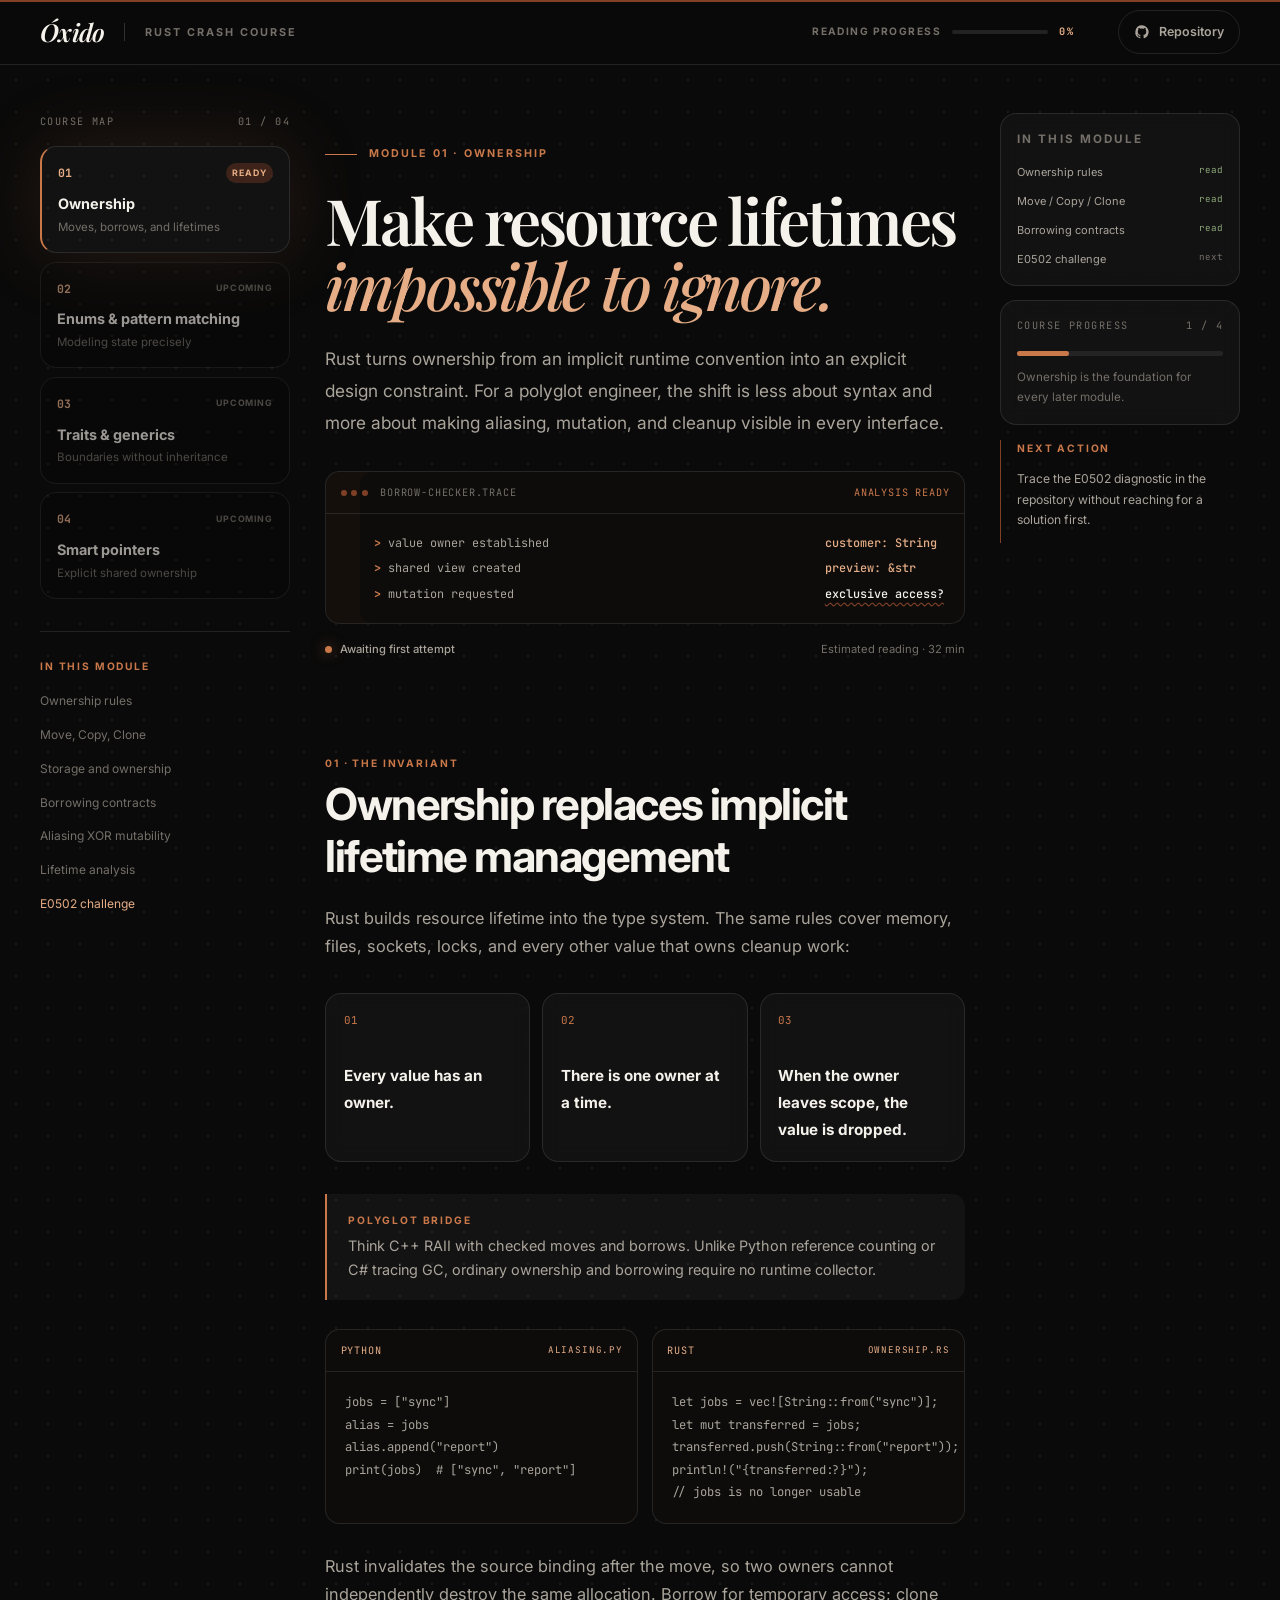
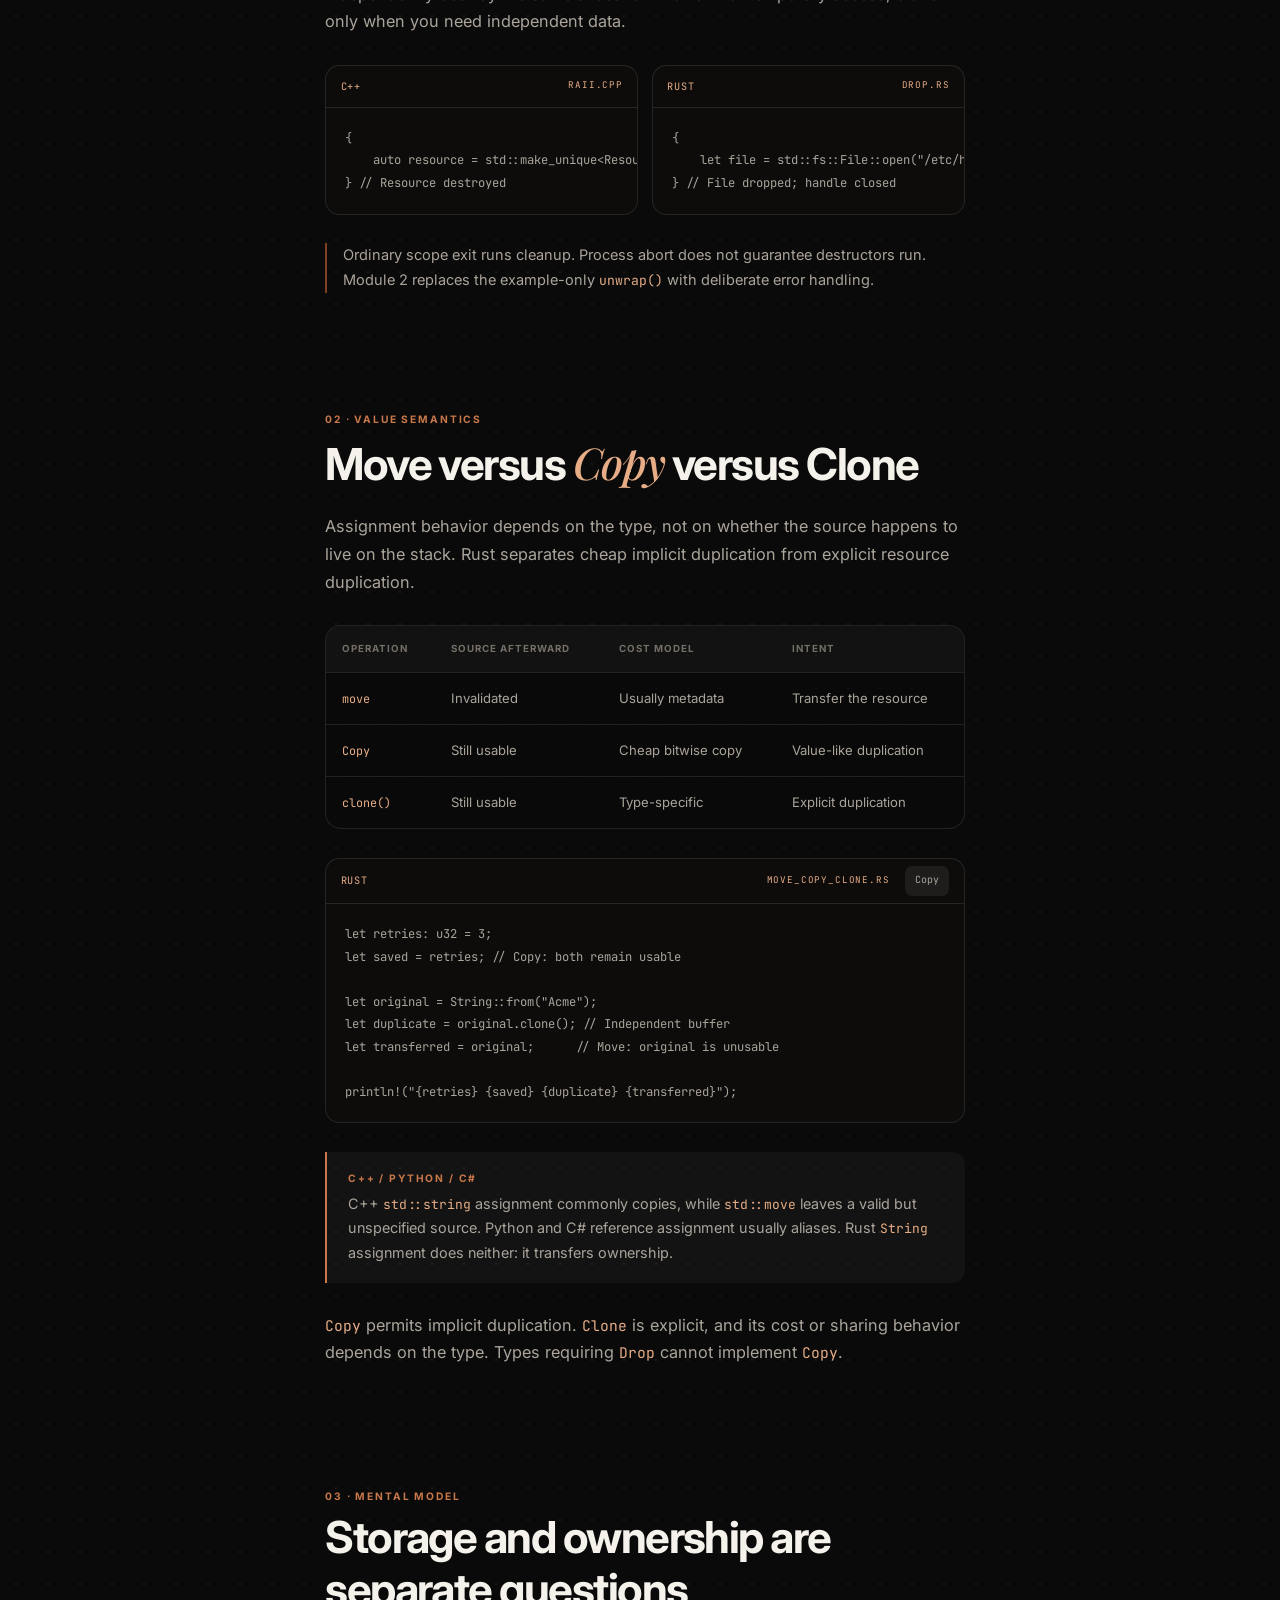
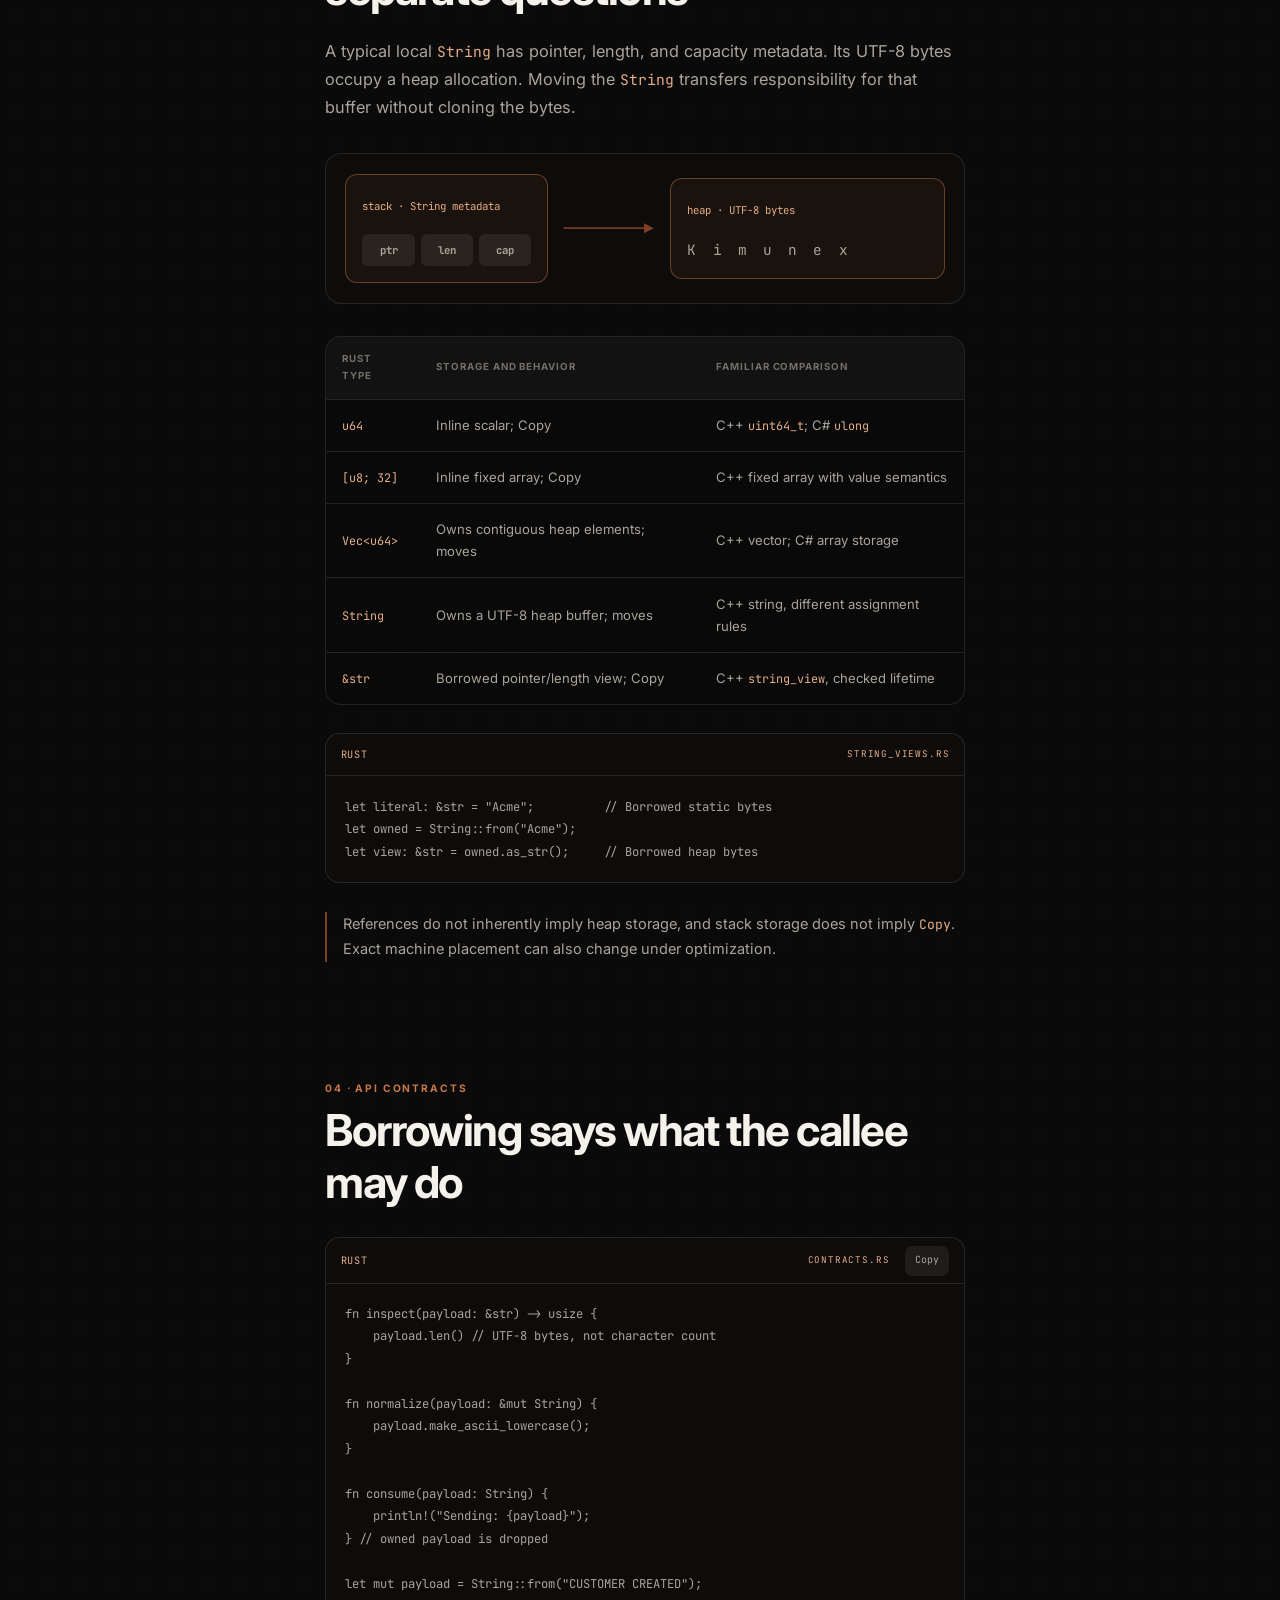
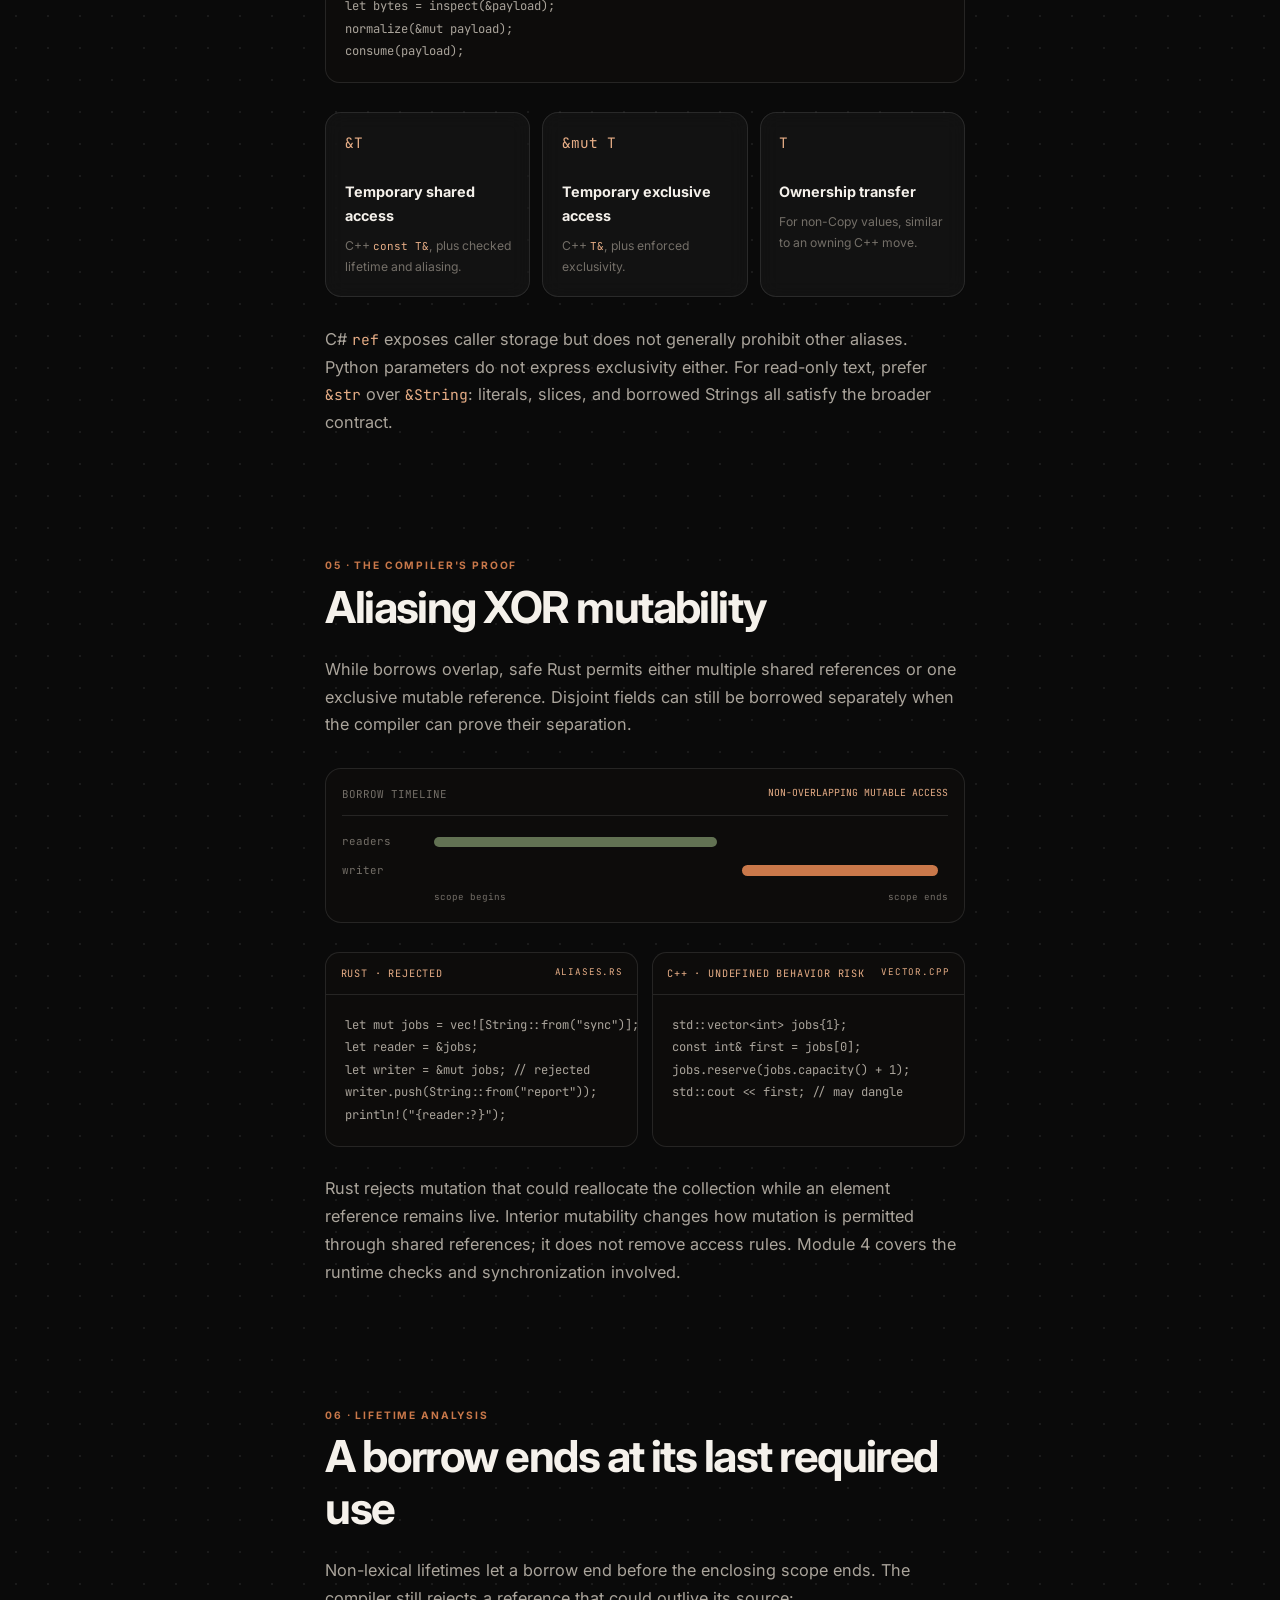
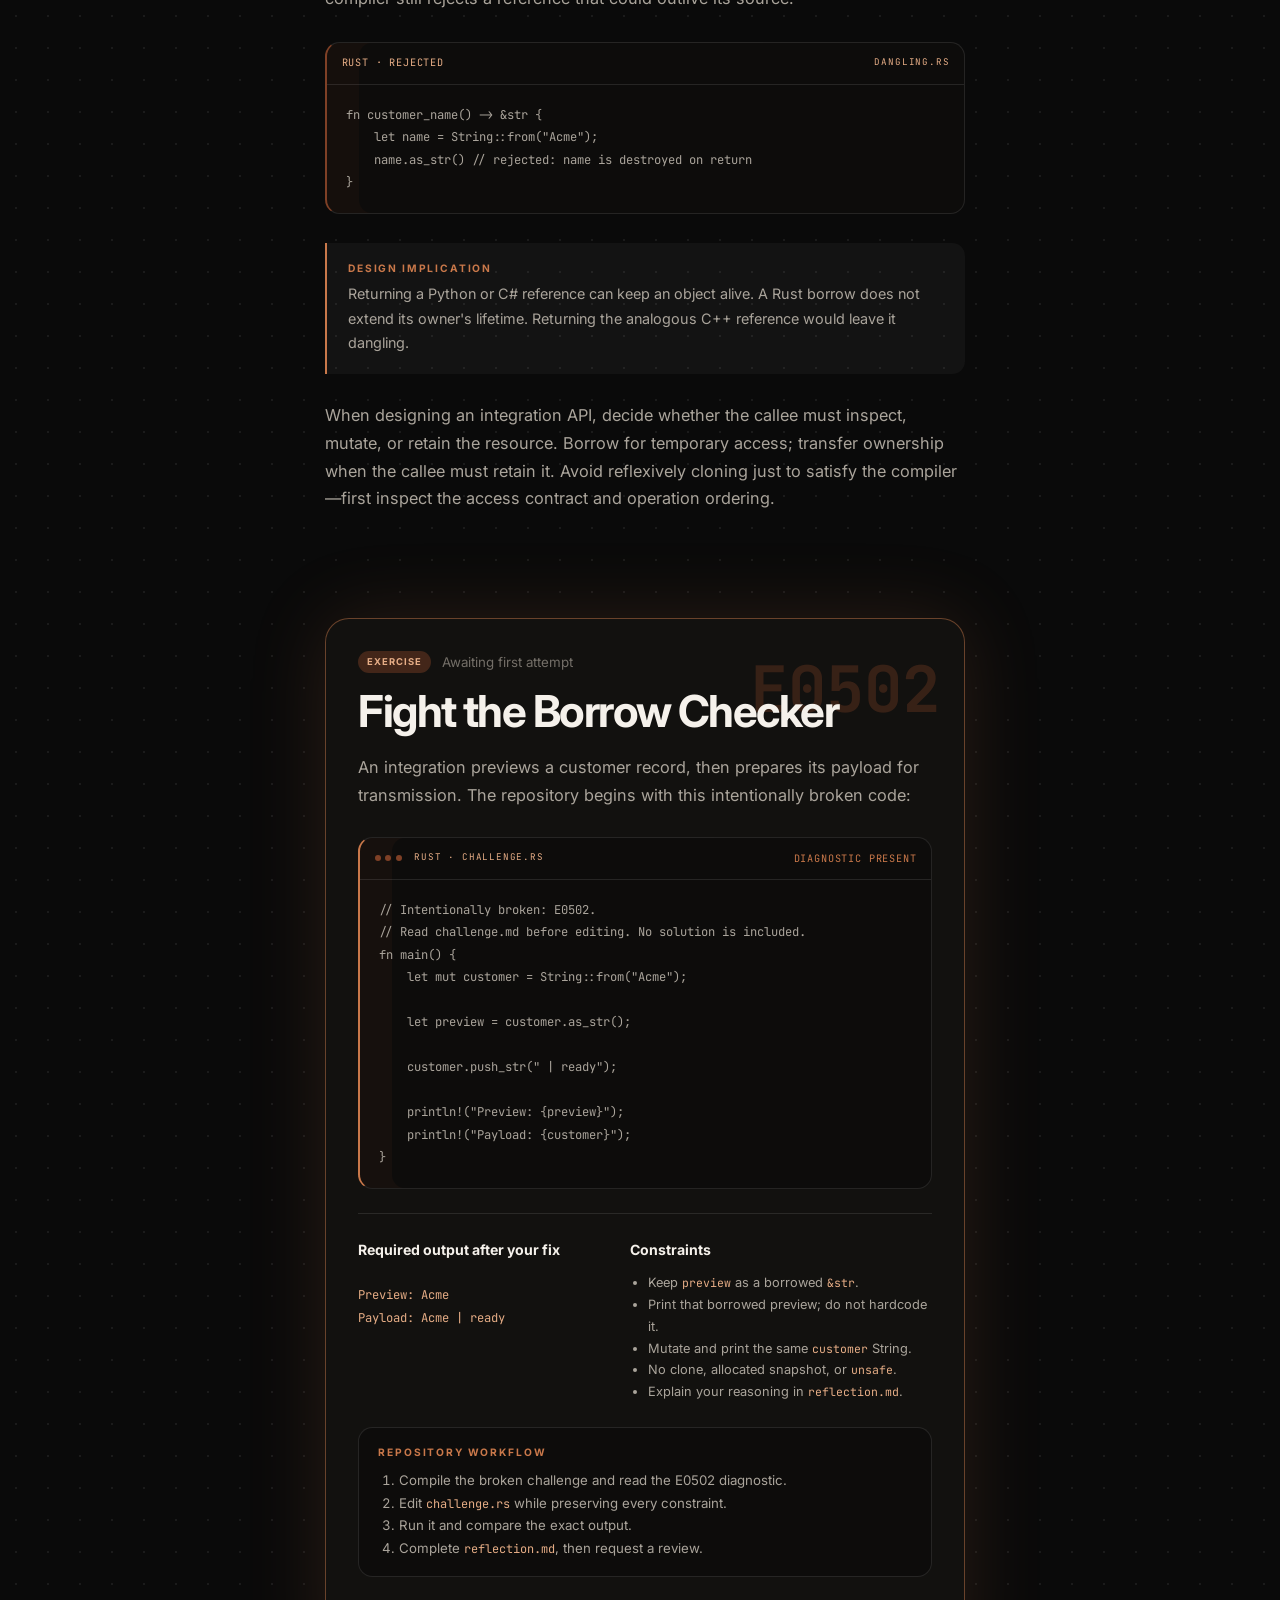
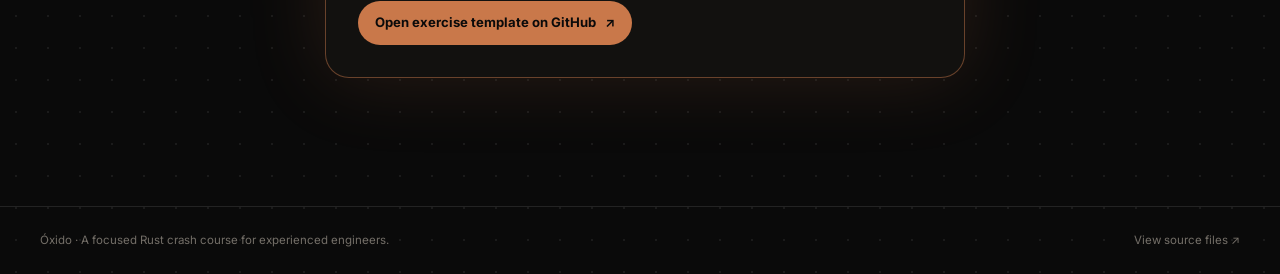
==== commit dbf4bb7d: "Keep learner work local" ====
--- a/docs/index.html
+++ b/docs/index.html
@@ -396,7 +396,7 @@
           </ol>
         </div>
 
-        <a class="primary-action" href="https://github.com/lfreirecastello/oxidando/blob/main/modules/01-ownership/challenge.rs">Open exercise on GitHub <span aria-hidden="true">↗</span></a>
+        <a class="primary-action" href="https://github.com/lfreirecastello/oxidando/blob/main/modules/01-ownership/challenge.template.rs">Open exercise template on GitHub <span aria-hidden="true">↗</span></a>
       </section>
     </main>
 
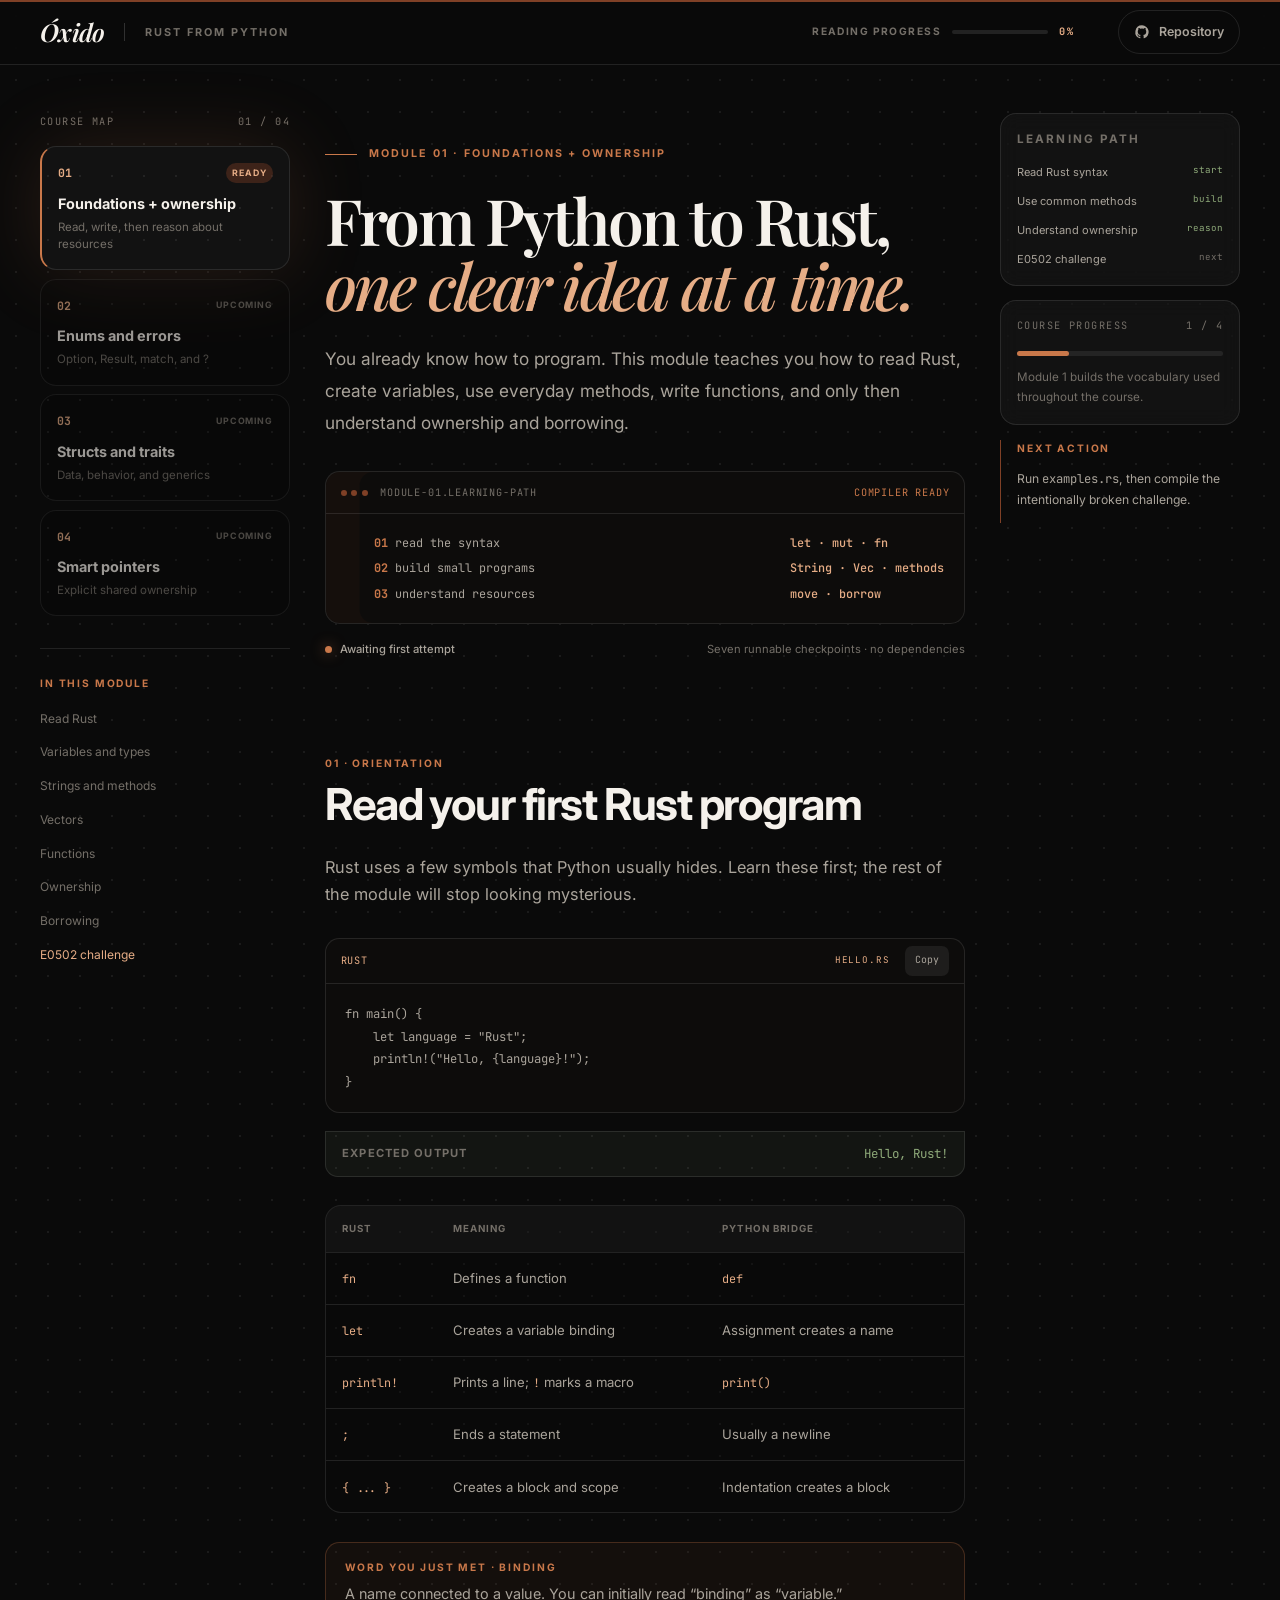
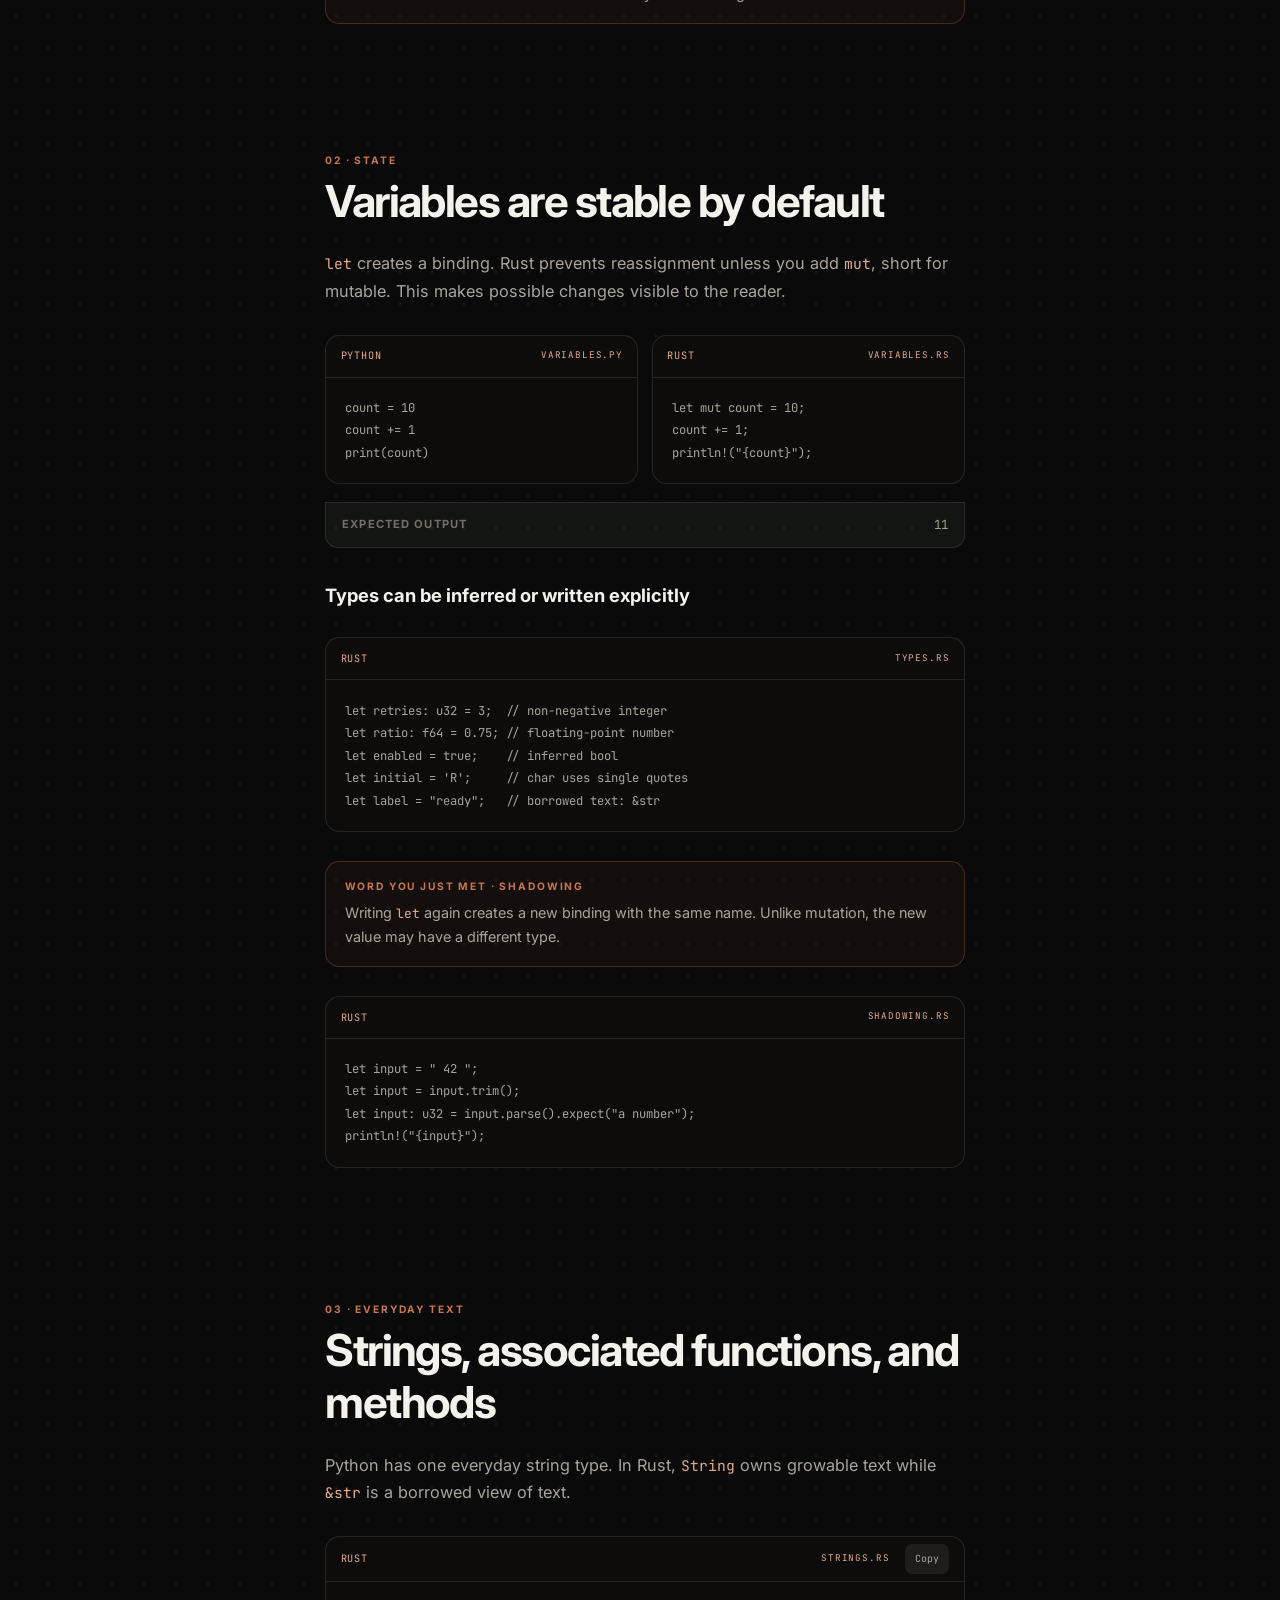
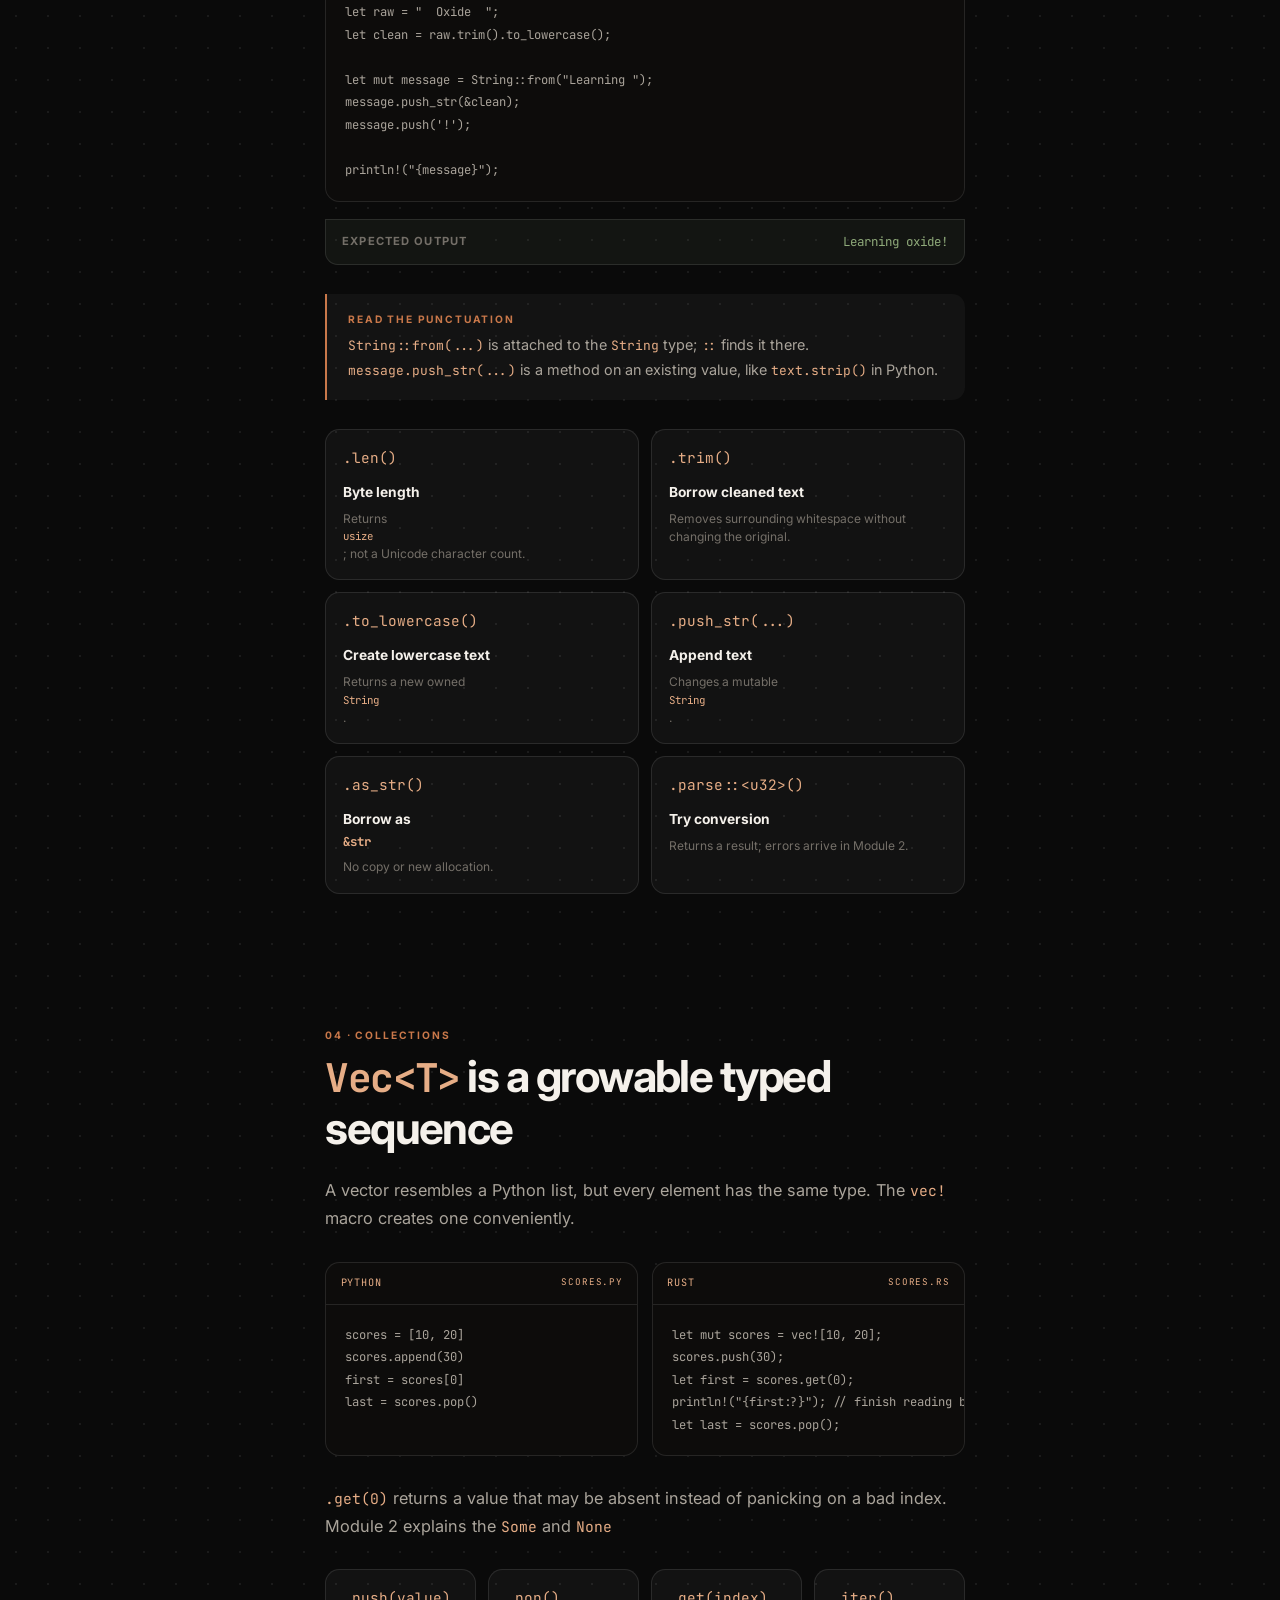
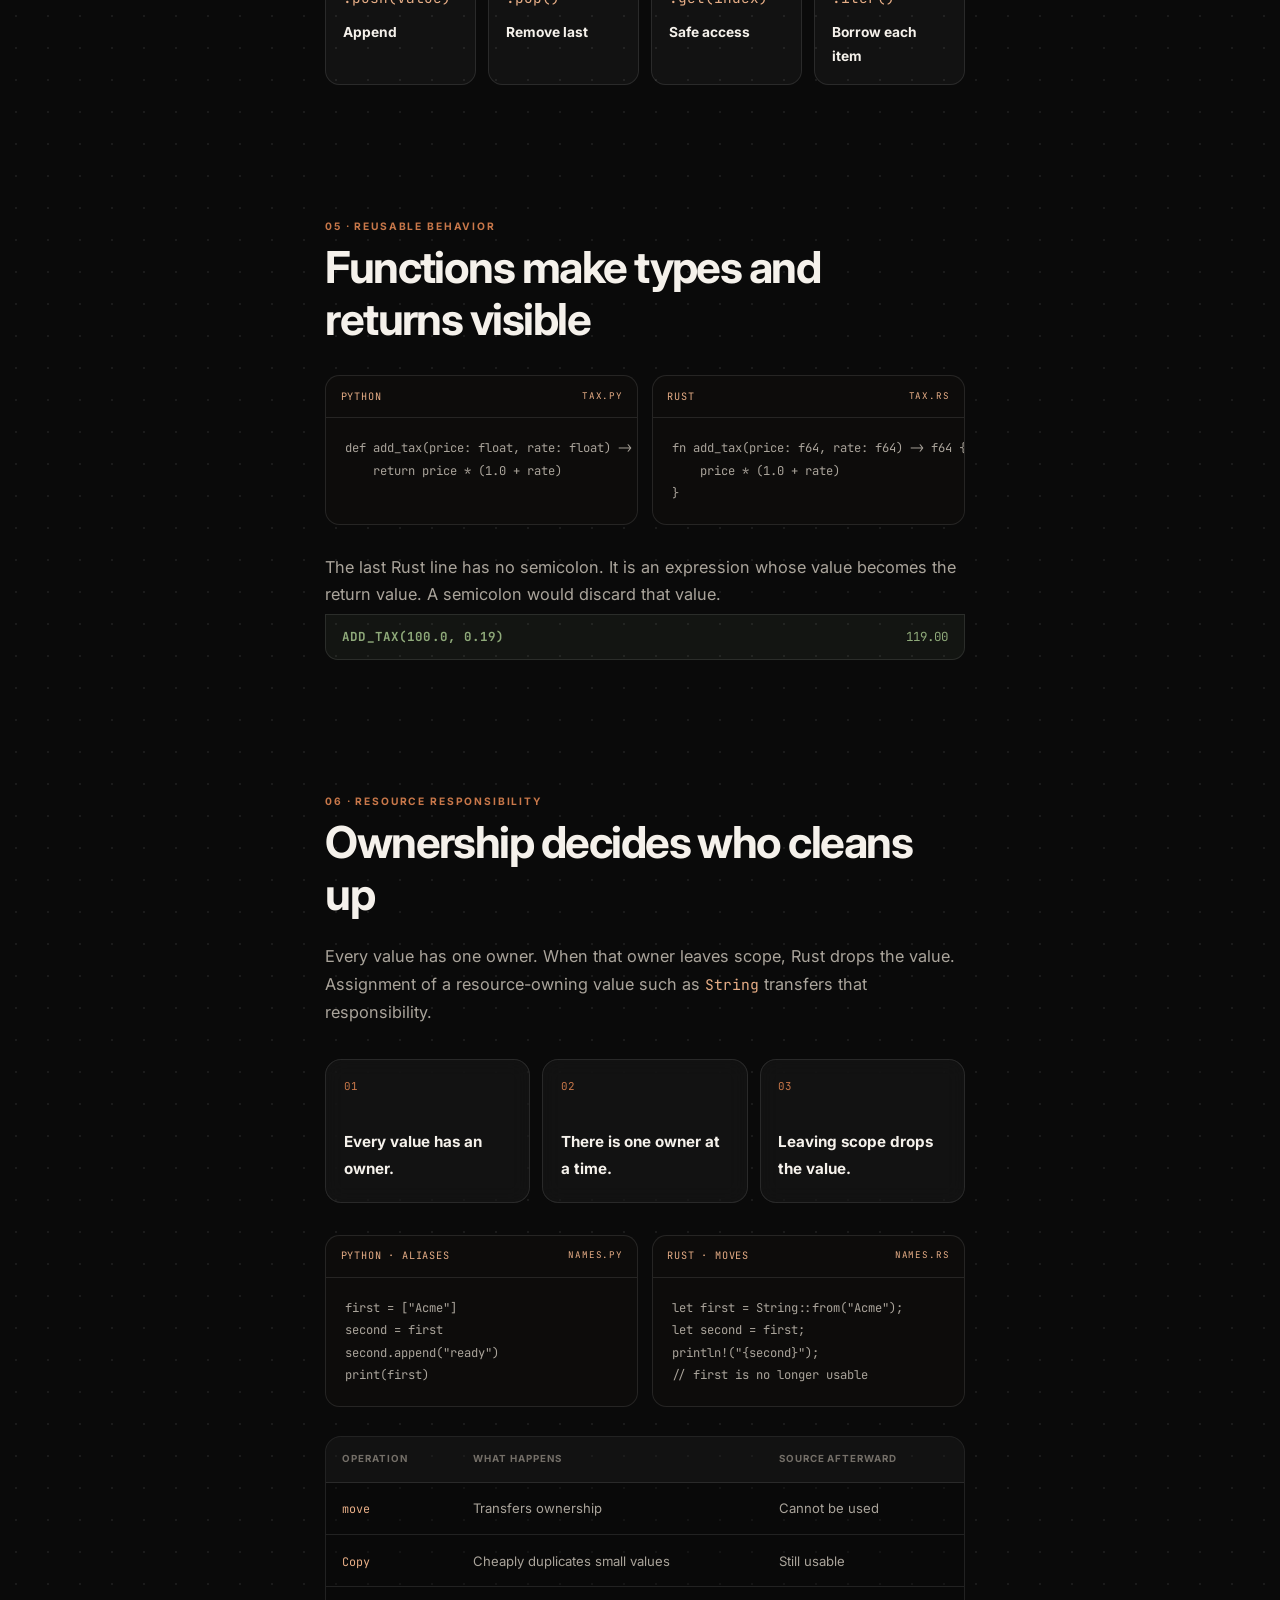
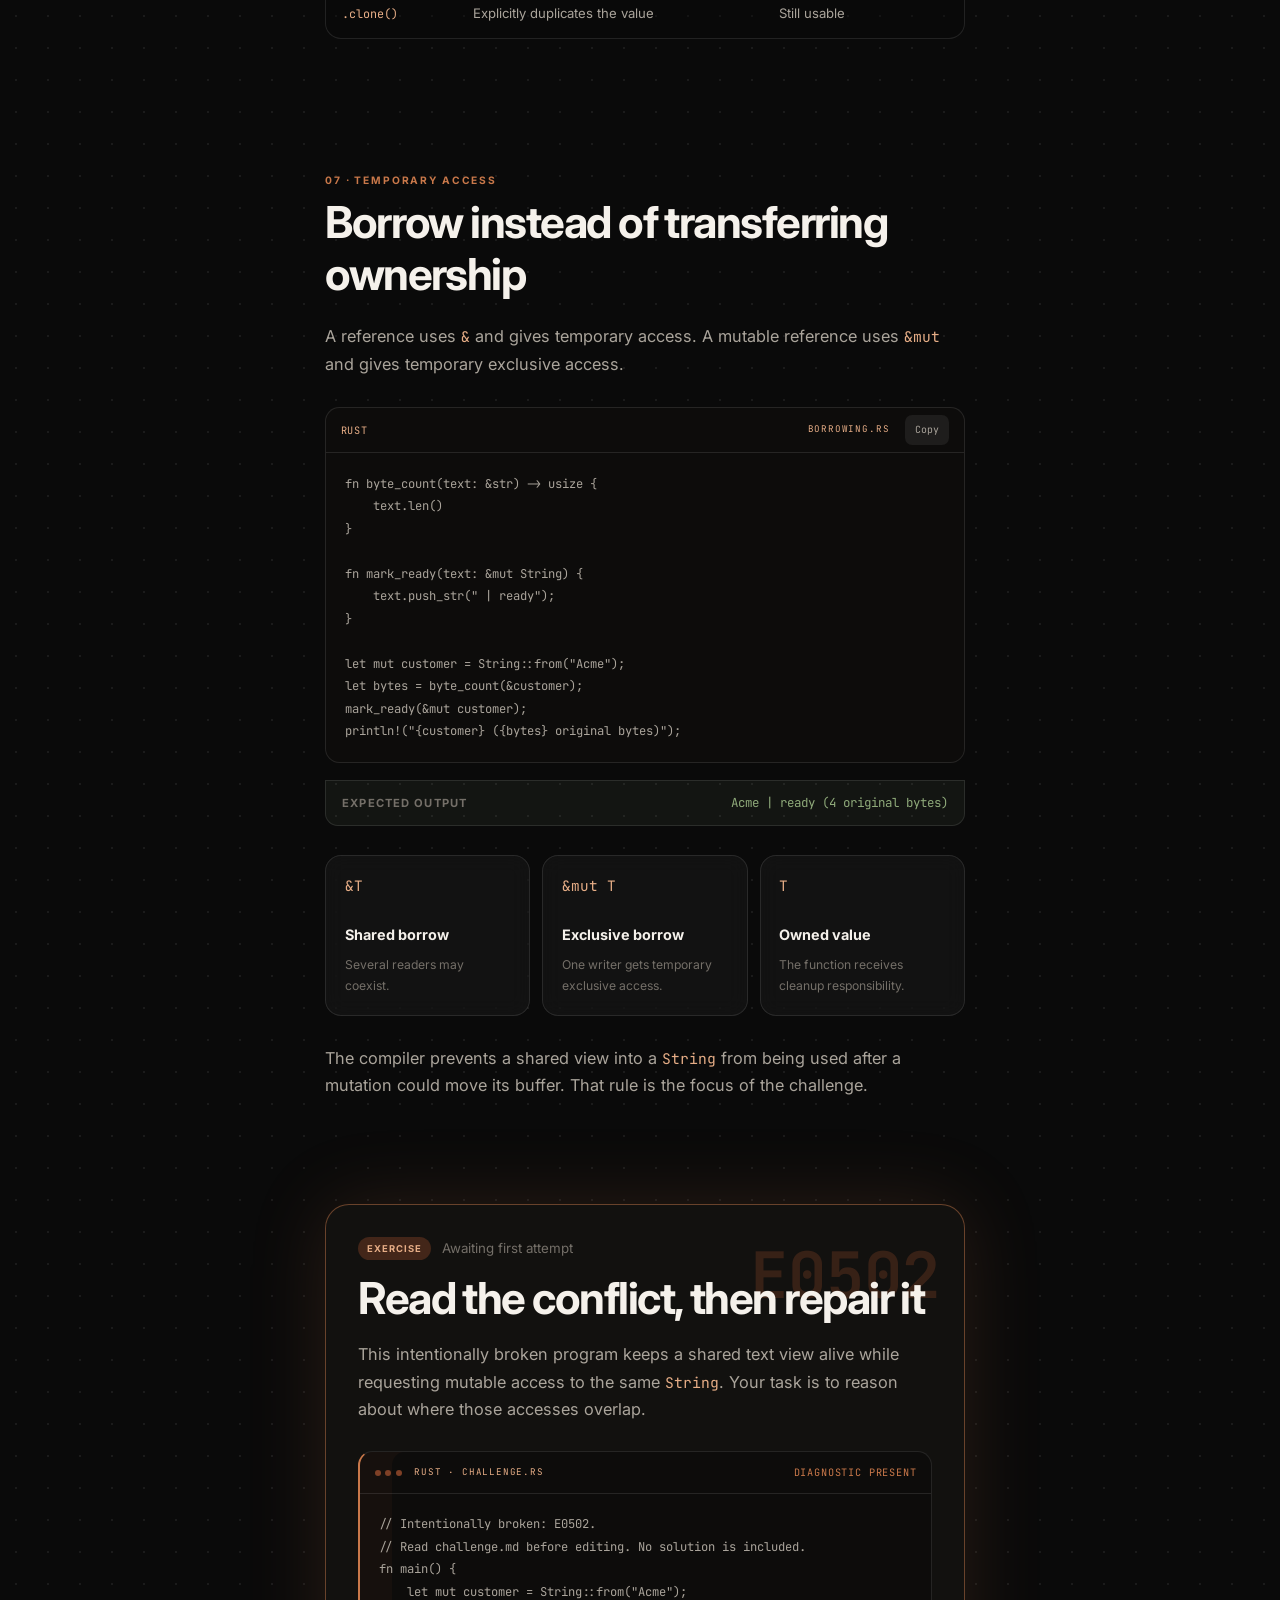
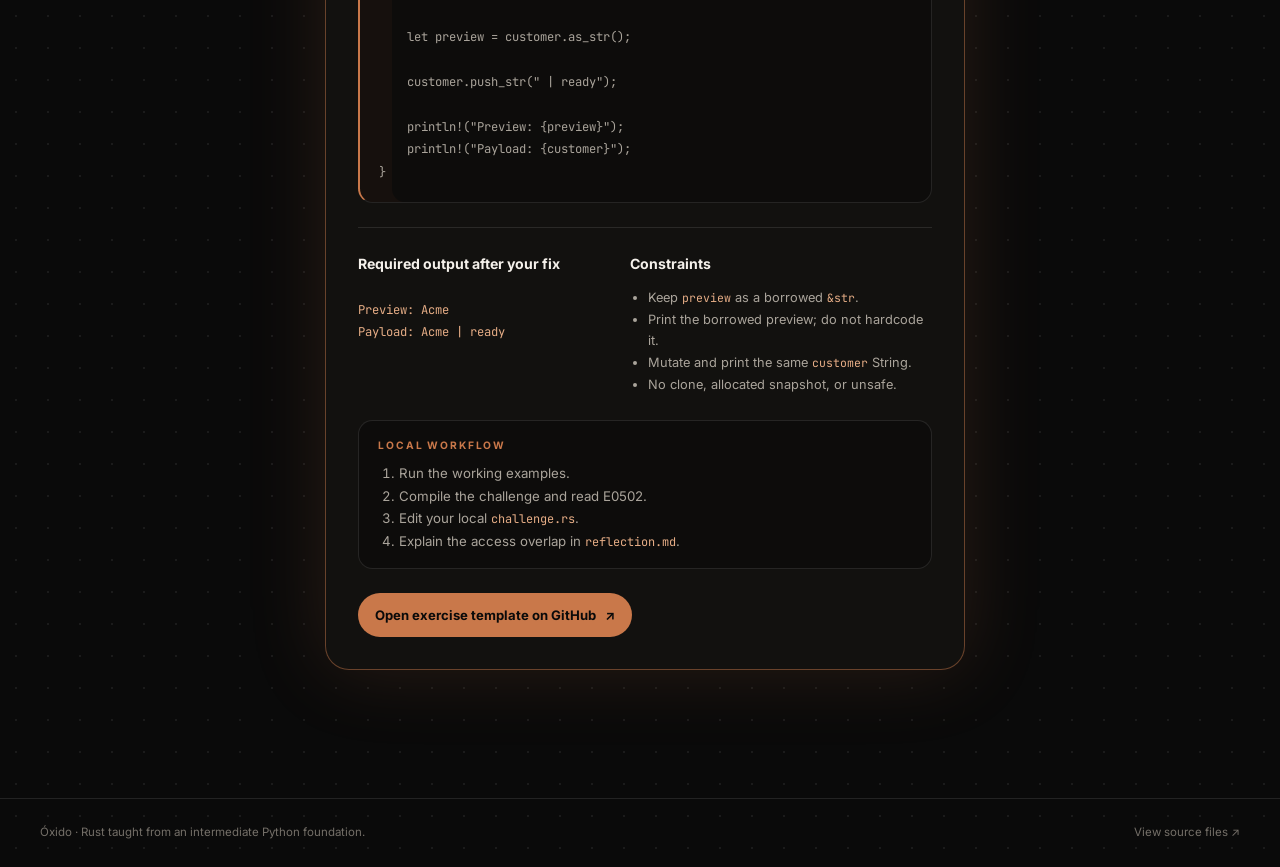
==== commit ac28c9b1: "Rebuild module one for Python learners" ====
--- a/docs/index.html
+++ b/docs/index.html
@@ -4,9 +4,8 @@
   <meta charset="utf-8">
   <meta name="viewport" content="width=device-width, initial-scale=1, viewport-fit=cover">
   <meta name="theme-color" content="#0a0a0a">
-  <meta name="generator" content="Óxido static course">
-  <meta name="description" content="Óxido: a practical Rust crash course for experienced Python, C#, and C/C++ engineers.">
-  <title>Óxido — Rust crash course</title>
+  <meta name="description" content="Óxido: learn Rust foundations and ownership through clear Python comparisons and runnable examples.">
+  <title>Óxido — Rust from Python</title>
   <link rel="preconnect" href="https://fonts.googleapis.com">
   <link rel="preconnect" href="https://fonts.gstatic.com" crossorigin>
   <link href="https://fonts.googleapis.com/css2?family=Inter:wght@400;500;600;700&amp;family=JetBrains+Mono:wght@400;500;600&amp;family=Playfair+Display:ital,wght@0,600;1,500;1,600&amp;display=swap" rel="stylesheet">
@@ -25,20 +24,21 @@
             <svg aria-hidden="true" viewBox="0 0 24 24"><path d="M4 7h16M4 12h16M4 17h16"/></svg>
           </summary>
           <nav aria-label="Mobile course navigation" class="mobile-menu-panel">
-            <p class="eyebrow">Course navigation</p>
-            <a href="#module-1"><span>01 · Ownership</span><small>Ready</small></a>
-            <a href="#ownership-rules">Ownership rules</a>
-            <a href="#move-copy-clone">Move, Copy, Clone</a>
-            <a href="#storage">Storage and ownership</a>
-            <a href="#borrowing">Borrowing contracts</a>
-            <a href="#aliasing">Aliasing XOR mutability</a>
-            <a href="#lifetimes">Lifetime analysis</a>
+            <p class="eyebrow">Module 1 navigation</p>
+            <a href="#module-1"><span>Foundations + ownership</span><small>Ready</small></a>
+            <a href="#read-rust">Read Rust</a>
+            <a href="#variables">Variables</a>
+            <a href="#strings">Strings and methods</a>
+            <a href="#vectors">Vectors</a>
+            <a href="#functions">Functions</a>
+            <a href="#ownership">Ownership</a>
+            <a href="#borrowing">Borrowing</a>
             <a href="#challenge">E0502 challenge</a>
           </nav>
         </details>
 
         <a class="brand" href="#top" aria-label="Óxido home">Óxido</a>
-        <span class="course-label">Rust crash course</span>
+        <span class="course-label">Rust from Python</span>
       </div>
 
       <div class="header-actions">
@@ -47,7 +47,7 @@
           <span class="progress-track"><span id="header-progress-bar"></span></span>
           <output id="progress-value">0%</output>
         </div>
-        <a class="repo-link" href="https://github.com/lfreirecastello/oxidando">
+        <a class="repo-link" href="https://github.com/lfreirecastello/oxidando" aria-label="Open course repository">
           <svg aria-hidden="true" viewBox="0 0 24 24"><path d="M12 2a10 10 0 0 0-3.16 19.49c.5.09.68-.22.68-.48v-1.87c-2.78.6-3.37-1.18-3.37-1.18-.45-1.16-1.11-1.47-1.11-1.47-.91-.62.07-.61.07-.61 1 .07 1.53 1.03 1.53 1.03.9 1.53 2.35 1.09 2.92.83.09-.65.35-1.09.64-1.34-2.22-.25-4.56-1.11-4.56-4.94 0-1.09.39-1.98 1.03-2.68-.1-.25-.45-1.27.1-2.64 0 0 .84-.27 2.75 1.02A9.6 9.6 0 0 1 12 6.82a9.6 9.6 0 0 1 2.5.34c1.91-1.29 2.75-1.02 2.75-1.02.55 1.37.2 2.39.1 2.64.64.7 1.03 1.59 1.03 2.68 0 3.84-2.34 4.68-4.57 4.93.36.31.68.92.68 1.86v2.76c0 .27.18.58.69.48A10 10 0 0 0 12 2Z"/></svg>
           <span>Repository</span>
         </a>
@@ -62,18 +62,18 @@
         <nav class="module-list">
           <a class="module-card active" href="#module-1">
             <span class="module-meta"><b>01</b><small>Ready</small></span>
-            <strong>Ownership</strong>
-            <span>Moves, borrows, and lifetimes</span>
+            <strong>Foundations + ownership</strong>
+            <span>Read, write, then reason about resources</span>
           </a>
           <div class="module-card upcoming">
             <span class="module-meta"><b>02</b><small>Upcoming</small></span>
-            <strong>Enums &amp; pattern matching</strong>
-            <span>Modeling state precisely</span>
+            <strong>Enums and errors</strong>
+            <span>Option, Result, match, and ?</span>
           </div>
           <div class="module-card upcoming">
             <span class="module-meta"><b>03</b><small>Upcoming</small></span>
-            <strong>Traits &amp; generics</strong>
-            <span>Boundaries without inheritance</span>
+            <strong>Structs and traits</strong>
+            <span>Data, behavior, and generics</span>
           </div>
           <div class="module-card upcoming">
             <span class="module-meta"><b>04</b><small>Upcoming</small></span>
@@ -84,12 +84,13 @@
 
         <nav class="outline" aria-label="Module 1 sections">
           <p class="eyebrow">In this module</p>
-          <a href="#ownership-rules">Ownership rules</a>
-          <a href="#move-copy-clone">Move, Copy, Clone</a>
-          <a href="#storage">Storage and ownership</a>
-          <a href="#borrowing">Borrowing contracts</a>
-          <a href="#aliasing">Aliasing XOR mutability</a>
-          <a href="#lifetimes">Lifetime analysis</a>
+          <a href="#read-rust">Read Rust</a>
+          <a href="#variables">Variables and types</a>
+          <a href="#strings">Strings and methods</a>
+          <a href="#vectors">Vectors</a>
+          <a href="#functions">Functions</a>
+          <a href="#ownership">Ownership</a>
+          <a href="#borrowing">Borrowing</a>
           <a href="#challenge">E0502 challenge</a>
         </nav>
       </div>
@@ -97,256 +98,275 @@
 
     <main id="lesson">
       <section class="hero" id="module-1" aria-labelledby="module-title">
-        <p class="section-kicker"><span></span>Module 01 · Ownership</p>
-        <h1 id="module-title">Make resource lifetimes <em>impossible to ignore.</em></h1>
-        <p class="hero-copy">Rust turns ownership from an implicit runtime convention into an explicit design constraint. For a polyglot engineer, the shift is less about syntax and more about making aliasing, mutation, and cleanup visible in every interface.</p>
-
-        <div class="terminal trace-terminal" aria-label="Borrow checker trace">
+        <p class="section-kicker"><span></span>Module 01 · Foundations + ownership</p>
+        <h1 id="module-title">From Python to Rust, <em>one clear idea at a time.</em></h1>
+        <p class="hero-copy">You already know how to program. This module teaches you how to read Rust, create variables, use everyday methods, write functions, and only then understand ownership and borrowing.</p>
+
+        <div class="terminal trace-terminal" aria-label="Module learning path">
           <div class="terminal-bar">
             <span class="terminal-dots" aria-hidden="true"><i></i><i></i><i></i></span>
-            <span>borrow-checker.trace</span>
-            <span class="terminal-state">analysis ready</span>
+            <span>module-01.learning-path</span>
+            <span class="terminal-state">compiler ready</span>
           </div>
           <div class="trace-lines">
-            <span><b>&gt;</b> value owner established</span><strong>customer: String</strong>
-            <span><b>&gt;</b> shared view created</span><strong>preview: &amp;str</strong>
-            <span><b>&gt;</b> mutation requested</span><strong class="diagnostic">exclusive access?</strong>
+            <span><b>01</b> read the syntax</span><strong>let · mut · fn</strong>
+            <span><b>02</b> build small programs</span><strong>String · Vec · methods</strong>
+            <span><b>03</b> understand resources</span><strong>move · borrow</strong>
           </div>
         </div>
 
         <div class="module-status">
           <span><i></i><b>Awaiting first attempt</b></span>
-          <span>Estimated reading · 32 min</span>
-        </div>
-      </section>
-
-      <section class="lesson-section" id="ownership-rules">
-        <header class="section-heading">
-          <p class="eyebrow">01 · The invariant</p>
-          <h2>Ownership replaces implicit lifetime management</h2>
-        </header>
-        <p>Rust builds resource lifetime into the type system. The same rules cover memory, files, sockets, locks, and every other value that owns cleanup work:</p>
+          <span>Seven runnable checkpoints · no dependencies</span>
+        </div>
+      </section>
+
+      <section class="lesson-section" id="read-rust">
+        <header class="section-heading">
+          <p class="eyebrow">01 · Orientation</p>
+          <h2>Read your first Rust program</h2>
+        </header>
+        <p>Rust uses a few symbols that Python usually hides. Learn these first; the rest of the module will stop looking mysterious.</p>
+
+        <article class="code-card wide">
+          <header><span>Rust</span><code>hello.rs</code><button type="button" data-copy aria-label="Copy first Rust program">Copy</button></header>
+          <pre><code>fn main() {
+    let language = "Rust";
+    println!("Hello, {language}!");
+}</code></pre>
+        </article>
+
+        <div class="checkpoint"><span>Expected output</span><code>Hello, Rust!</code></div>
+
+        <div class="table-wrap">
+          <table>
+            <thead><tr><th>Rust</th><th>Meaning</th><th>Python bridge</th></tr></thead>
+            <tbody>
+              <tr><td data-label="Rust"><code>fn</code></td><td data-label="Meaning">Defines a function</td><td data-label="Python"><code>def</code></td></tr>
+              <tr><td data-label="Rust"><code>let</code></td><td data-label="Meaning">Creates a variable binding</td><td data-label="Python">Assignment creates a name</td></tr>
+              <tr><td data-label="Rust"><code>println!</code></td><td data-label="Meaning">Prints a line; <code>!</code> marks a macro</td><td data-label="Python"><code>print()</code></td></tr>
+              <tr><td data-label="Rust"><code>;</code></td><td data-label="Meaning">Ends a statement</td><td data-label="Python">Usually a newline</td></tr>
+              <tr><td data-label="Rust"><code>{ ... }</code></td><td data-label="Meaning">Creates a block and scope</td><td data-label="Python">Indentation creates a block</td></tr>
+            </tbody>
+          </table>
+        </div>
+
+        <div class="word-callout"><span class="eyebrow">Word you just met · binding</span><p>A name connected to a value. You can initially read “binding” as “variable.”</p></div>
+      </section>
+
+      <section class="lesson-section" id="variables">
+        <header class="section-heading">
+          <p class="eyebrow">02 · State</p>
+          <h2>Variables are stable by default</h2>
+        </header>
+        <p><code>let</code> creates a binding. Rust prevents reassignment unless you add <code>mut</code>, short for mutable. This makes possible changes visible to the reader.</p>
+
+        <div class="code-pair">
+          <article class="code-card">
+            <header><span>Python</span><code>variables.py</code></header>
+            <pre><code>count = 10
+count += 1
+print(count)</code></pre>
+          </article>
+          <article class="code-card">
+            <header><span>Rust</span><code>variables.rs</code></header>
+            <pre><code>let mut count = 10;
+count += 1;
+println!("{count}");</code></pre>
+          </article>
+        </div>
+        <div class="checkpoint"><span>Expected output</span><code>11</code></div>
+
+        <h3>Types can be inferred or written explicitly</h3>
+        <article class="code-card wide">
+          <header><span>Rust</span><code>types.rs</code></header>
+          <pre><code>let retries: u32 = 3;  // non-negative integer
+let ratio: f64 = 0.75; // floating-point number
+let enabled = true;    // inferred bool
+let initial = 'R';     // char uses single quotes
+let label = "ready";   // borrowed text: &amp;str</code></pre>
+        </article>
+
+        <div class="word-callout"><span class="eyebrow">Word you just met · shadowing</span><p>Writing <code>let</code> again creates a new binding with the same name. Unlike mutation, the new value may have a different type.</p></div>
+        <article class="code-card wide">
+          <header><span>Rust</span><code>shadowing.rs</code></header>
+          <pre><code>let input = " 42 ";
+let input = input.trim();
+let input: u32 = input.parse().expect("a number");
+println!("{input}");</code></pre>
+        </article>
+      </section>
+
+      <section class="lesson-section" id="strings">
+        <header class="section-heading">
+          <p class="eyebrow">03 · Everyday text</p>
+          <h2>Strings, associated functions, and methods</h2>
+        </header>
+        <p>Python has one everyday string type. In Rust, <code>String</code> owns growable text while <code>&amp;str</code> is a borrowed view of text.</p>
+
+        <article class="code-card wide">
+          <header><span>Rust</span><code>strings.rs</code><button type="button" data-copy aria-label="Copy String example">Copy</button></header>
+          <pre><code>let raw = "  Oxide  ";
+let clean = raw.trim().to_lowercase();
+
+let mut message = String::from("Learning ");
+message.push_str(&amp;clean);
+message.push('!');
+
+println!("{message}");</code></pre>
+        </article>
+        <div class="checkpoint"><span>Expected output</span><code>Learning oxide!</code></div>
+
+        <div class="bridge-callout">
+          <span class="eyebrow">Read the punctuation</span>
+          <p><code>String::from(...)</code> is attached to the <code>String</code> type; <code>::</code> finds it there. <code>message.push_str(...)</code> is a method on an existing value, like <code>text.strip()</code> in Python.</p>
+        </div>
+
+        <div class="method-grid">
+          <article><code>.len()</code><strong>Byte length</strong><p>Returns <code>usize</code>; not a Unicode character count.</p></article>
+          <article><code>.trim()</code><strong>Borrow cleaned text</strong><p>Removes surrounding whitespace without changing the original.</p></article>
+          <article><code>.to_lowercase()</code><strong>Create lowercase text</strong><p>Returns a new owned <code>String</code>.</p></article>
+          <article><code>.push_str(...)</code><strong>Append text</strong><p>Changes a mutable <code>String</code>.</p></article>
+          <article><code>.as_str()</code><strong>Borrow as <code>&amp;str</code></strong><p>No copy or new allocation.</p></article>
+          <article><code>.parse::&lt;u32&gt;()</code><strong>Try conversion</strong><p>Returns a result; errors arrive in Module 2.</p></article>
+        </div>
+      </section>
+
+      <section class="lesson-section" id="vectors">
+        <header class="section-heading">
+          <p class="eyebrow">04 · Collections</p>
+          <h2><code>Vec&lt;T&gt;</code> is a growable typed sequence</h2>
+        </header>
+        <p>A vector resembles a Python list, but every element has the same type. The <code>vec!</code> macro creates one conveniently.</p>
+
+        <div class="code-pair">
+          <article class="code-card">
+            <header><span>Python</span><code>scores.py</code></header>
+            <pre><code>scores = [10, 20]
+scores.append(30)
+first = scores[0]
+last = scores.pop()</code></pre>
+          </article>
+          <article class="code-card">
+            <header><span>Rust</span><code>scores.rs</code></header>
+            <pre><code>let mut scores = vec![10, 20];
+scores.push(30);
+let first = scores.get(0);
+println!("{first:?}"); // finish reading before mutation
+let last = scores.pop();</code></pre>
+          </article>
+        </div>
+        <p><code>.get(0)</code> returns a value that may be absent instead of panicking on a bad index. Module 2 explains the <code>Some</code> and <code>None</code possibilities.</p>
+
+        <div class="method-grid compact-methods">
+          <article><code>.push(value)</code><strong>Append</strong></article>
+          <article><code>.pop()</code><strong>Remove last</strong></article>
+          <article><code>.get(index)</code><strong>Safe access</strong></article>
+          <article><code>.iter()</code><strong>Borrow each item</strong></article>
+        </div>
+      </section>
+
+      <section class="lesson-section" id="functions">
+        <header class="section-heading">
+          <p class="eyebrow">05 · Reusable behavior</p>
+          <h2>Functions make types and returns visible</h2>
+        </header>
+        <div class="code-pair">
+          <article class="code-card">
+            <header><span>Python</span><code>tax.py</code></header>
+            <pre><code>def add_tax(price: float, rate: float) -&gt; float:
+    return price * (1.0 + rate)</code></pre>
+          </article>
+          <article class="code-card">
+            <header><span>Rust</span><code>tax.rs</code></header>
+            <pre><code>fn add_tax(price: f64, rate: f64) -&gt; f64 {
+    price * (1.0 + rate)
+}</code></pre>
+          </article>
+        </div>
+        <p>The last Rust line has no semicolon. It is an expression whose value becomes the return value. A semicolon would discard that value.</p>
+        <div class="checkpoint"><span><code>add_tax(100.0, 0.19)</code></span><code>119.00</code></div>
+      </section>
+
+      <section class="lesson-section" id="ownership">
+        <header class="section-heading">
+          <p class="eyebrow">06 · Resource responsibility</p>
+          <h2>Ownership decides who cleans up</h2>
+        </header>
+        <p>Every value has one owner. When that owner leaves scope, Rust drops the value. Assignment of a resource-owning value such as <code>String</code> transfers that responsibility.</p>
+
         <ol class="rule-grid">
           <li><span>01</span><strong>Every value has an owner.</strong></li>
           <li><span>02</span><strong>There is one owner at a time.</strong></li>
-          <li><span>03</span><strong>When the owner leaves scope, the value is dropped.</strong></li>
+          <li><span>03</span><strong>Leaving scope drops the value.</strong></li>
         </ol>
 
-        <div class="bridge-callout">
-          <span class="eyebrow">Polyglot bridge</span>
-          <p>Think C++ RAII with checked moves and borrows. Unlike Python reference counting or C# tracing GC, ordinary ownership and borrowing require no runtime collector.</p>
-        </div>
-
         <div class="code-pair">
           <article class="code-card">
-            <header><span>Python</span><code>aliasing.py</code></header>
-            <pre><code>jobs = ["sync"]
-alias = jobs
-alias.append("report")
-print(jobs)  # ["sync", "report"]</code></pre>
-          </article>
-          <article class="code-card">
-            <header><span>Rust</span><code>ownership.rs</code></header>
-            <pre><code>let jobs = vec![String::from("sync")];
-let mut transferred = jobs;
-transferred.push(String::from("report"));
-println!("{transferred:?}");
-// jobs is no longer usable</code></pre>
-          </article>
-        </div>
-
-        <p>Rust invalidates the source binding after the move, so two owners cannot independently destroy the same allocation. Borrow for temporary access; clone only when you need independent data.</p>
-
-        <div class="code-pair compact">
-          <article class="code-card">
-            <header><span>C++</span><code>raii.cpp</code></header>
-            <pre><code>{
-    auto resource = std::make_unique&lt;Resource&gt;();
-} // Resource destroyed</code></pre>
-          </article>
-          <article class="code-card">
-            <header><span>Rust</span><code>drop.rs</code></header>
-            <pre><code>{
-    let file = std::fs::File::open("/etc/hosts").unwrap();
-} // File dropped; handle closed</code></pre>
-          </article>
-        </div>
-        <p class="note">Ordinary scope exit runs cleanup. Process abort does not guarantee destructors run. Module 2 replaces the example-only <code>unwrap()</code> with deliberate error handling.</p>
-      </section>
-
-      <section class="lesson-section" id="move-copy-clone">
-        <header class="section-heading">
-          <p class="eyebrow">02 · Value semantics</p>
-          <h2>Move versus <em>Copy</em> versus Clone</h2>
-        </header>
-        <p>Assignment behavior depends on the type, not on whether the source happens to live on the stack. Rust separates cheap implicit duplication from explicit resource duplication.</p>
+            <header><span>Python · aliases</span><code>names.py</code></header>
+            <pre><code>first = ["Acme"]
+second = first
+second.append("ready")
+print(first)</code></pre>
+          </article>
+          <article class="code-card">
+            <header><span>Rust · moves</span><code>names.rs</code></header>
+            <pre><code>let first = String::from("Acme");
+let second = first;
+println!("{second}");
+// first is no longer usable</code></pre>
+          </article>
+        </div>
 
         <div class="table-wrap">
           <table>
-            <thead><tr><th>Operation</th><th>Source afterward</th><th>Cost model</th><th>Intent</th></tr></thead>
+            <thead><tr><th>Operation</th><th>What happens</th><th>Source afterward</th></tr></thead>
             <tbody>
-              <tr><td data-label="Operation"><code>move</code></td><td data-label="Source afterward">Invalidated</td><td data-label="Cost model">Usually metadata</td><td data-label="Intent">Transfer the resource</td></tr>
-              <tr><td data-label="Operation"><code>Copy</code></td><td data-label="Source afterward">Still usable</td><td data-label="Cost model">Cheap bitwise copy</td><td data-label="Intent">Value-like duplication</td></tr>
-              <tr><td data-label="Operation"><code>clone()</code></td><td data-label="Source afterward">Still usable</td><td data-label="Cost model">Type-specific</td><td data-label="Intent">Explicit duplication</td></tr>
+              <tr><td data-label="Operation"><code>move</code></td><td data-label="Meaning">Transfers ownership</td><td data-label="Source">Cannot be used</td></tr>
+              <tr><td data-label="Operation"><code>Copy</code></td><td data-label="Meaning">Cheaply duplicates small values</td><td data-label="Source">Still usable</td></tr>
+              <tr><td data-label="Operation"><code>.clone()</code></td><td data-label="Meaning">Explicitly duplicates the value</td><td data-label="Source">Still usable</td></tr>
             </tbody>
           </table>
         </div>
+      </section>
+
+      <section class="lesson-section" id="borrowing">
+        <header class="section-heading">
+          <p class="eyebrow">07 · Temporary access</p>
+          <h2>Borrow instead of transferring ownership</h2>
+        </header>
+        <p>A reference uses <code>&amp;</code> and gives temporary access. A mutable reference uses <code>&amp;mut</code> and gives temporary exclusive access.</p>
 
         <article class="code-card wide">
-          <header><span>Rust</span><code>move_copy_clone.rs</code><button type="button" data-copy aria-label="Copy Rust example">Copy</button></header>
-          <pre><code>let retries: u32 = 3;
-let saved = retries; // Copy: both remain usable
-
-let original = String::from("Acme");
-let duplicate = original.clone(); // Independent buffer
-let transferred = original;      // Move: original is unusable
-
-println!("{retries} {saved} {duplicate} {transferred}");</code></pre>
-        </article>
-
-        <div class="bridge-callout">
-          <span class="eyebrow">C++ / Python / C#</span>
-          <p>C++ <code>std::string</code> assignment commonly copies, while <code>std::move</code> leaves a valid but unspecified source. Python and C# reference assignment usually aliases. Rust <code>String</code> assignment does neither: it transfers ownership.</p>
-        </div>
-        <p><code>Copy</code> permits implicit duplication. <code>Clone</code> is explicit, and its cost or sharing behavior depends on the type. Types requiring <code>Drop</code> cannot implement <code>Copy</code>.</p>
-      </section>
-
-      <section class="lesson-section" id="storage">
-        <header class="section-heading">
-          <p class="eyebrow">03 · Mental model</p>
-          <h2>Storage and ownership are separate questions</h2>
-        </header>
-        <p>A typical local <code>String</code> has pointer, length, and capacity metadata. Its UTF-8 bytes occupy a heap allocation. Moving the <code>String</code> transfers responsibility for that buffer without cloning the bytes.</p>
-
-        <div class="memory-diagram" role="img" aria-label="String metadata points to a heap buffer">
-          <div class="memory-block">
-            <span>stack · String metadata</span>
-            <div><b>ptr</b><b>len</b><b>cap</b></div>
-          </div>
-          <span class="memory-arrow" aria-hidden="true">────────▶</span>
-          <div class="memory-block heap">
-            <span>heap · UTF-8 bytes</span>
-            <code>K i m u n e x</code>
-          </div>
-        </div>
-
-        <div class="table-wrap">
-          <table>
-            <thead><tr><th>Rust type</th><th>Storage and behavior</th><th>Familiar comparison</th></tr></thead>
-            <tbody>
-              <tr><td data-label="Rust type"><code>u64</code></td><td data-label="Storage and behavior">Inline scalar; Copy</td><td data-label="Comparison">C++ <code>uint64_t</code>; C# <code>ulong</code></td></tr>
-              <tr><td data-label="Rust type"><code>[u8; 32]</code></td><td data-label="Storage and behavior">Inline fixed array; Copy</td><td data-label="Comparison">C++ fixed array with value semantics</td></tr>
-              <tr><td data-label="Rust type"><code>Vec&lt;u64&gt;</code></td><td data-label="Storage and behavior">Owns contiguous heap elements; moves</td><td data-label="Comparison">C++ vector; C# array storage</td></tr>
-              <tr><td data-label="Rust type"><code>String</code></td><td data-label="Storage and behavior">Owns a UTF-8 heap buffer; moves</td><td data-label="Comparison">C++ string, different assignment rules</td></tr>
-              <tr><td data-label="Rust type"><code>&amp;str</code></td><td data-label="Storage and behavior">Borrowed pointer/length view; Copy</td><td data-label="Comparison">C++ <code>string_view</code>, checked lifetime</td></tr>
-            </tbody>
-          </table>
-        </div>
-
-        <article class="code-card wide">
-          <header><span>Rust</span><code>string_views.rs</code></header>
-          <pre><code>let literal: &amp;str = "Acme";          // Borrowed static bytes
-let owned = String::from("Acme");
-let view: &amp;str = owned.as_str();     // Borrowed heap bytes</code></pre>
-        </article>
-        <p class="note">References do not inherently imply heap storage, and stack storage does not imply <code>Copy</code>. Exact machine placement can also change under optimization.</p>
-      </section>
-
-      <section class="lesson-section" id="borrowing">
-        <header class="section-heading">
-          <p class="eyebrow">04 · API contracts</p>
-          <h2>Borrowing says what the callee may do</h2>
-        </header>
-
-        <article class="code-card wide">
-          <header><span>Rust</span><code>contracts.rs</code><button type="button" data-copy aria-label="Copy borrowing example">Copy</button></header>
-          <pre><code>fn inspect(payload: &amp;str) -&gt; usize {
-    payload.len() // UTF-8 bytes, not character count
+          <header><span>Rust</span><code>borrowing.rs</code><button type="button" data-copy aria-label="Copy borrowing example">Copy</button></header>
+          <pre><code>fn byte_count(text: &amp;str) -&gt; usize {
+    text.len()
 }
 
-fn normalize(payload: &amp;mut String) {
-    payload.make_ascii_lowercase();
+fn mark_ready(text: &amp;mut String) {
+    text.push_str(" | ready");
 }
 
-fn consume(payload: String) {
-    println!("Sending: {payload}");
-} // owned payload is dropped
-
-let mut payload = String::from("CUSTOMER CREATED");
-let bytes = inspect(&amp;payload);
-normalize(&amp;mut payload);
-consume(payload);</code></pre>
-        </article>
+let mut customer = String::from("Acme");
+let bytes = byte_count(&amp;customer);
+mark_ready(&amp;mut customer);
+println!("{customer} ({bytes} original bytes)");</code></pre>
+        </article>
+        <div class="checkpoint"><span>Expected output</span><code>Acme | ready (4 original bytes)</code></div>
 
         <div class="contract-grid">
-          <article><code>&amp;T</code><strong>Temporary shared access</strong><p>C++ <code>const T&amp;</code>, plus checked lifetime and aliasing.</p></article>
-          <article><code>&amp;mut T</code><strong>Temporary exclusive access</strong><p>C++ <code>T&amp;</code>, plus enforced exclusivity.</p></article>
-          <article><code>T</code><strong>Ownership transfer</strong><p>For non-Copy values, similar to an owning C++ move.</p></article>
-        </div>
-        <p>C# <code>ref</code> exposes caller storage but does not generally prohibit other aliases. Python parameters do not express exclusivity either. For read-only text, prefer <code>&amp;str</code> over <code>&amp;String</code>: literals, slices, and borrowed Strings all satisfy the broader contract.</p>
-      </section>
-
-      <section class="lesson-section" id="aliasing">
-        <header class="section-heading">
-          <p class="eyebrow">05 · The compiler's proof</p>
-          <h2>Aliasing XOR mutability</h2>
-        </header>
-        <p>While borrows overlap, safe Rust permits either multiple shared references or one exclusive mutable reference. Disjoint fields can still be borrowed separately when the compiler can prove their separation.</p>
-
-        <div class="borrow-timeline" aria-label="Shared readers end before the exclusive writer begins">
-          <header><span>borrow timeline</span><code>non-overlapping mutable access</code></header>
-          <div><span>readers</span><i class="readers"></i></div>
-          <div><span>writer</span><i class="writer"></i></div>
-          <footer><span>scope begins</span><span>scope ends</span></footer>
-        </div>
-
-        <div class="code-pair">
-          <article class="code-card">
-            <header><span>Rust · rejected</span><code>aliases.rs</code></header>
-            <pre><code>let mut jobs = vec![String::from("sync")];
-let reader = &amp;jobs;
-let writer = &amp;mut jobs; // rejected
-writer.push(String::from("report"));
-println!("{reader:?}");</code></pre>
-          </article>
-          <article class="code-card">
-            <header><span>C++ · undefined behavior risk</span><code>vector.cpp</code></header>
-            <pre><code>std::vector&lt;int&gt; jobs{1};
-const int&amp; first = jobs[0];
-jobs.reserve(jobs.capacity() + 1);
-std::cout &lt;&lt; first; // may dangle</code></pre>
-          </article>
-        </div>
-        <p>Rust rejects mutation that could reallocate the collection while an element reference remains live. Interior mutability changes how mutation is permitted through shared references; it does not remove access rules. Module 4 covers the runtime checks and synchronization involved.</p>
-      </section>
-
-      <section class="lesson-section" id="lifetimes">
-        <header class="section-heading">
-          <p class="eyebrow">06 · Lifetime analysis</p>
-          <h2>A borrow ends at its last required use</h2>
-        </header>
-        <p>Non-lexical lifetimes let a borrow end before the enclosing scope ends. The compiler still rejects a reference that could outlive its source:</p>
-
-        <article class="code-card wide diagnostic-card">
-          <header><span>Rust · rejected</span><code>dangling.rs</code></header>
-          <pre><code>fn customer_name() -&gt; &amp;str {
-    let name = String::from("Acme");
-    name.as_str() // rejected: name is destroyed on return
-}</code></pre>
-        </article>
-
-        <div class="bridge-callout">
-          <span class="eyebrow">Design implication</span>
-          <p>Returning a Python or C# reference can keep an object alive. A Rust borrow does not extend its owner's lifetime. Returning the analogous C++ reference would leave it dangling.</p>
-        </div>
-        <p>When designing an integration API, decide whether the callee must inspect, mutate, or retain the resource. Borrow for temporary access; transfer ownership when the callee must retain it. Avoid reflexively cloning just to satisfy the compiler—first inspect the access contract and operation ordering.</p>
+          <article><code>&amp;T</code><strong>Shared borrow</strong><p>Several readers may coexist.</p></article>
+          <article><code>&amp;mut T</code><strong>Exclusive borrow</strong><p>One writer gets temporary exclusive access.</p></article>
+          <article><code>T</code><strong>Owned value</strong><p>The function receives cleanup responsibility.</p></article>
+        </div>
+        <p>The compiler prevents a shared view into a <code>String</code> from being used after a mutation could move its buffer. That rule is the focus of the challenge.</p>
       </section>
 
       <section class="challenge" id="challenge" aria-labelledby="challenge-title">
         <span class="diagnostic-code" aria-hidden="true">E0502</span>
         <div class="challenge-status"><span>Exercise</span><small>Awaiting first attempt</small></div>
-        <h2 id="challenge-title">Fight the Borrow Checker</h2>
-        <p>An integration previews a customer record, then prepares its payload for transmission. The repository begins with this intentionally broken code:</p>
+        <h2 id="challenge-title">Read the conflict, then repair it</h2>
+        <p>This intentionally broken program keeps a shared text view alive while requesting mutable access to the same <code>String</code>. Your task is to reason about where those accesses overlap.</p>
 
         <article class="code-card challenge-code">
           <header>
@@ -371,31 +391,29 @@
         <div class="challenge-grid">
           <div>
             <h3>Required output after your fix</h3>
-            <pre><code>Preview: Acme
-Payload: Acme | ready</code></pre>
+            <pre>Preview: Acme
+Payload: Acme | ready</pre>
           </div>
           <div>
             <h3>Constraints</h3>
             <ul>
               <li>Keep <code>preview</code> as a borrowed <code>&amp;str</code>.</li>
-              <li>Print that borrowed preview; do not hardcode it.</li>
+              <li>Print the borrowed preview; do not hardcode it.</li>
               <li>Mutate and print the same <code>customer</code> String.</li>
-              <li>No clone, allocated snapshot, or <code>unsafe</code>.</li>
-              <li>Explain your reasoning in <code>reflection.md</code>.</li>
+              <li>No clone, allocated snapshot, or unsafe.</li>
             </ul>
           </div>
         </div>
 
         <div class="workflow">
-          <p class="eyebrow">Repository workflow</p>
+          <p class="eyebrow">Local workflow</p>
           <ol>
-            <li>Compile the broken challenge and read the E0502 diagnostic.</li>
-            <li>Edit <code>challenge.rs</code> while preserving every constraint.</li>
-            <li>Run it and compare the exact output.</li>
-            <li>Complete <code>reflection.md</code>, then request a review.</li>
+            <li>Run the working examples.</li>
+            <li>Compile the challenge and read E0502.</li>
+            <li>Edit your local <code>challenge.rs</code>.</li>
+            <li>Explain the access overlap in <code>reflection.md</code>.</li>
           </ol>
         </div>
-
         <a class="primary-action" href="https://github.com/lfreirecastello/oxidando/blob/main/modules/01-ownership/challenge.template.rs">Open exercise template on GitHub <span aria-hidden="true">↗</span></a>
       </section>
     </main>
@@ -403,29 +421,29 @@
     <aside class="context-sidebar" aria-label="Current module context">
       <div class="sticky-panel">
         <section class="context-card">
-          <p class="eyebrow">In this module</p>
+          <p class="eyebrow">Learning path</p>
           <ul>
-            <li><span>Ownership rules</span><small>read</small></li>
-            <li><span>Move / Copy / Clone</span><small>read</small></li>
-            <li><span>Borrowing contracts</span><small>read</small></li>
+            <li><span>Read Rust syntax</span><small>start</small></li>
+            <li><span>Use common methods</span><small>build</small></li>
+            <li><span>Understand ownership</span><small>reason</small></li>
             <li><span>E0502 challenge</span><small>next</small></li>
           </ul>
         </section>
         <section class="context-card">
           <div class="sidebar-heading"><span>Course progress</span><span>1 / 4</span></div>
           <div class="course-progress"><span></span></div>
-          <p>Ownership is the foundation for every later module.</p>
+          <p>Module 1 builds the vocabulary used throughout the course.</p>
         </section>
         <section class="next-action">
           <p class="eyebrow">Next action</p>
-          <p>Trace the E0502 diagnostic in the repository without reaching for a solution first.</p>
+          <p>Run <code>examples.rs</code>, then compile the intentionally broken challenge.</p>
         </section>
       </div>
     </aside>
   </div>
 
   <footer class="site-footer">
-    <span>Óxido · A focused Rust crash course for experienced engineers.</span>
+    <span>Óxido · Rust taught from an intermediate Python foundation.</span>
     <a href="https://github.com/lfreirecastello/oxidando">View source files <span aria-hidden="true">↗</span></a>
   </footer>
 </body>
--- a/docs/assets/styles.css
+++ b/docs/assets/styles.css
@@ -236,6 +236,7 @@
 .section-heading h2 em { color: var(--copper-light); font-family: var(--display); font-weight: 500; }
 .lesson-section > p, .challenge > p { max-width: 44rem; color: var(--muted); font-size: 1.02rem; }
 .lesson-section > p + p { margin-top: 1.25rem; }
+.lesson-section > h3 { margin: 2.2rem 0 1rem; font-size: 1.15rem; line-height: 1.4; }
 .lesson-section code:not(pre code), .challenge code:not(pre code) { color: var(--copper-light); font-size: .9em; }
 .note { padding-left: 1rem; border-left: 2px solid var(--copper-deep); font-size: .91rem !important; }
 
@@ -253,6 +254,12 @@
 .bridge-callout { margin: 1.8rem 0; padding: 1.1rem 1.3rem; border-left: 2px solid var(--copper); border-radius: 0 .8rem .8rem 0; background: var(--surface); }
 .bridge-callout span { display: block; margin-bottom: .3rem; }
 .bridge-callout p { margin: 0; color: var(--muted); font-size: .9rem; }
+.word-callout { margin: 1.5rem 0; padding: 1rem 1.15rem; border: 1px solid rgba(201,120,74,.28); border-radius: .9rem; background: rgba(127,64,38,.09); }
+.word-callout span { display: block; margin-bottom: .35rem; }
+.word-callout p { margin: 0; color: var(--muted); font-size: .9rem; }
+.checkpoint { display: flex; align-items: center; justify-content: space-between; gap: 1rem; margin: -.7rem 0 1.8rem; padding: .7rem 1rem; border: 1px solid var(--border); border-radius: 0 0 .8rem .8rem; color: var(--faint); background: rgba(143,170,122,.07); font-size: .7rem; }
+.checkpoint span { font-weight: 700; letter-spacing: .1em; text-transform: uppercase; }
+.checkpoint code { color: var(--sage) !important; font-size: .78rem !important; text-align: right; }
 
 .code-pair { display: grid; grid-template-columns: repeat(2, minmax(0, 1fr)); gap: .85rem; margin: 1.8rem 0; }
 .code-card.wide { margin: 1.8rem 0; }
@@ -285,6 +292,12 @@
 .contract-grid article > code { display: block; margin-bottom: 1.5rem; color: var(--copper-light); font-size: 1.15rem; }
 .contract-grid strong { display: block; font-size: .9rem; }
 .contract-grid p { margin: .5rem 0 0; color: var(--faint); font-size: .76rem; }
+.method-grid { display: grid; grid-template-columns: repeat(2, minmax(0, 1fr)); gap: .75rem; margin: 1.8rem 0; }
+.method-grid article { min-width: 0; padding: 1rem 1.05rem; border: 1px solid var(--border); border-radius: .9rem; background: var(--surface); }
+.method-grid code { display: block; color: var(--copper-light); font-size: .78rem; overflow-wrap: anywhere; }
+.method-grid strong { display: block; margin-top: .65rem; font-size: .86rem; }
+.method-grid p { margin: .35rem 0 0; color: var(--faint); font-size: .75rem; line-height: 1.55; }
+.compact-methods { grid-template-columns: repeat(4, minmax(0, 1fr)); }
 
 .borrow-timeline { margin: 1.8rem 0; padding: 1rem; border: 1px solid var(--border); border-radius: 1rem; background: var(--inset); font-family: var(--mono); font-size: .68rem; }
 .borrow-timeline header { display: flex; justify-content: space-between; margin-bottom: 1rem; padding-bottom: .75rem; border-bottom: 1px solid var(--border); color: var(--faint); text-transform: uppercase; }
@@ -362,7 +375,7 @@
   .module-status { align-items: flex-start; flex-direction: column; }
   .lesson-section { padding-bottom: 4.3rem; }
   .section-heading h2, .challenge h2 { font-size: 2rem; }
-  .rule-grid, .contract-grid, .code-pair, .challenge-grid { grid-template-columns: 1fr; }
+  .rule-grid, .contract-grid, .code-pair, .challenge-grid, .method-grid, .compact-methods { grid-template-columns: 1fr; }
   .rule-grid li { min-height: 0; }
   .rule-grid span { margin-bottom: .8rem; }
   .memory-diagram { grid-template-columns: 1fr; }
@@ -376,6 +389,8 @@
   td:last-child { border-bottom: 0; }
   .code-card pre, .challenge pre { font-size: .78rem; line-height: 1.75; }
   .code-card header { flex-wrap: wrap; }
+  .checkpoint { align-items: flex-start; flex-direction: column; margin-top: -.5rem; }
+  .checkpoint code { text-align: left; }
   .challenge { padding: 1.25rem; border-radius: 1.1rem; }
   .diagnostic-code { top: .4rem; right: .8rem; }
   .challenge-grid { gap: .75rem; }
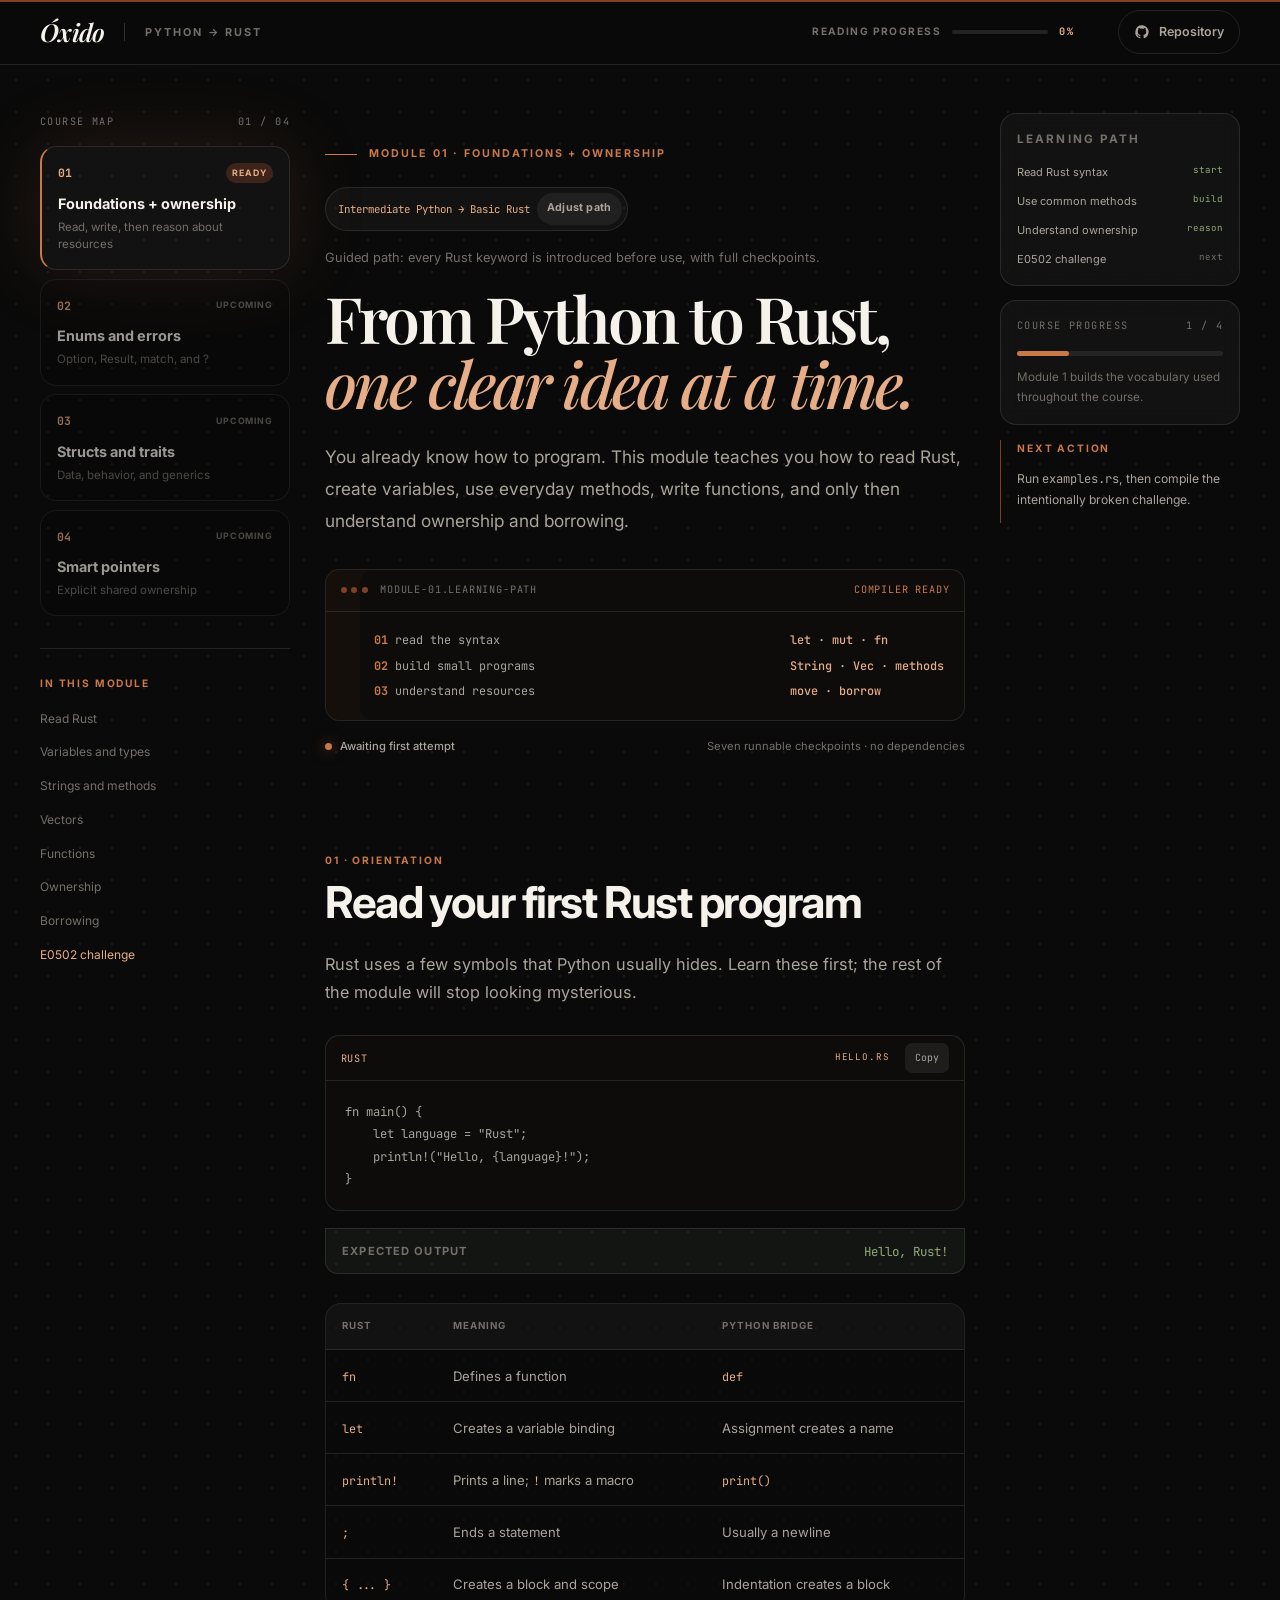
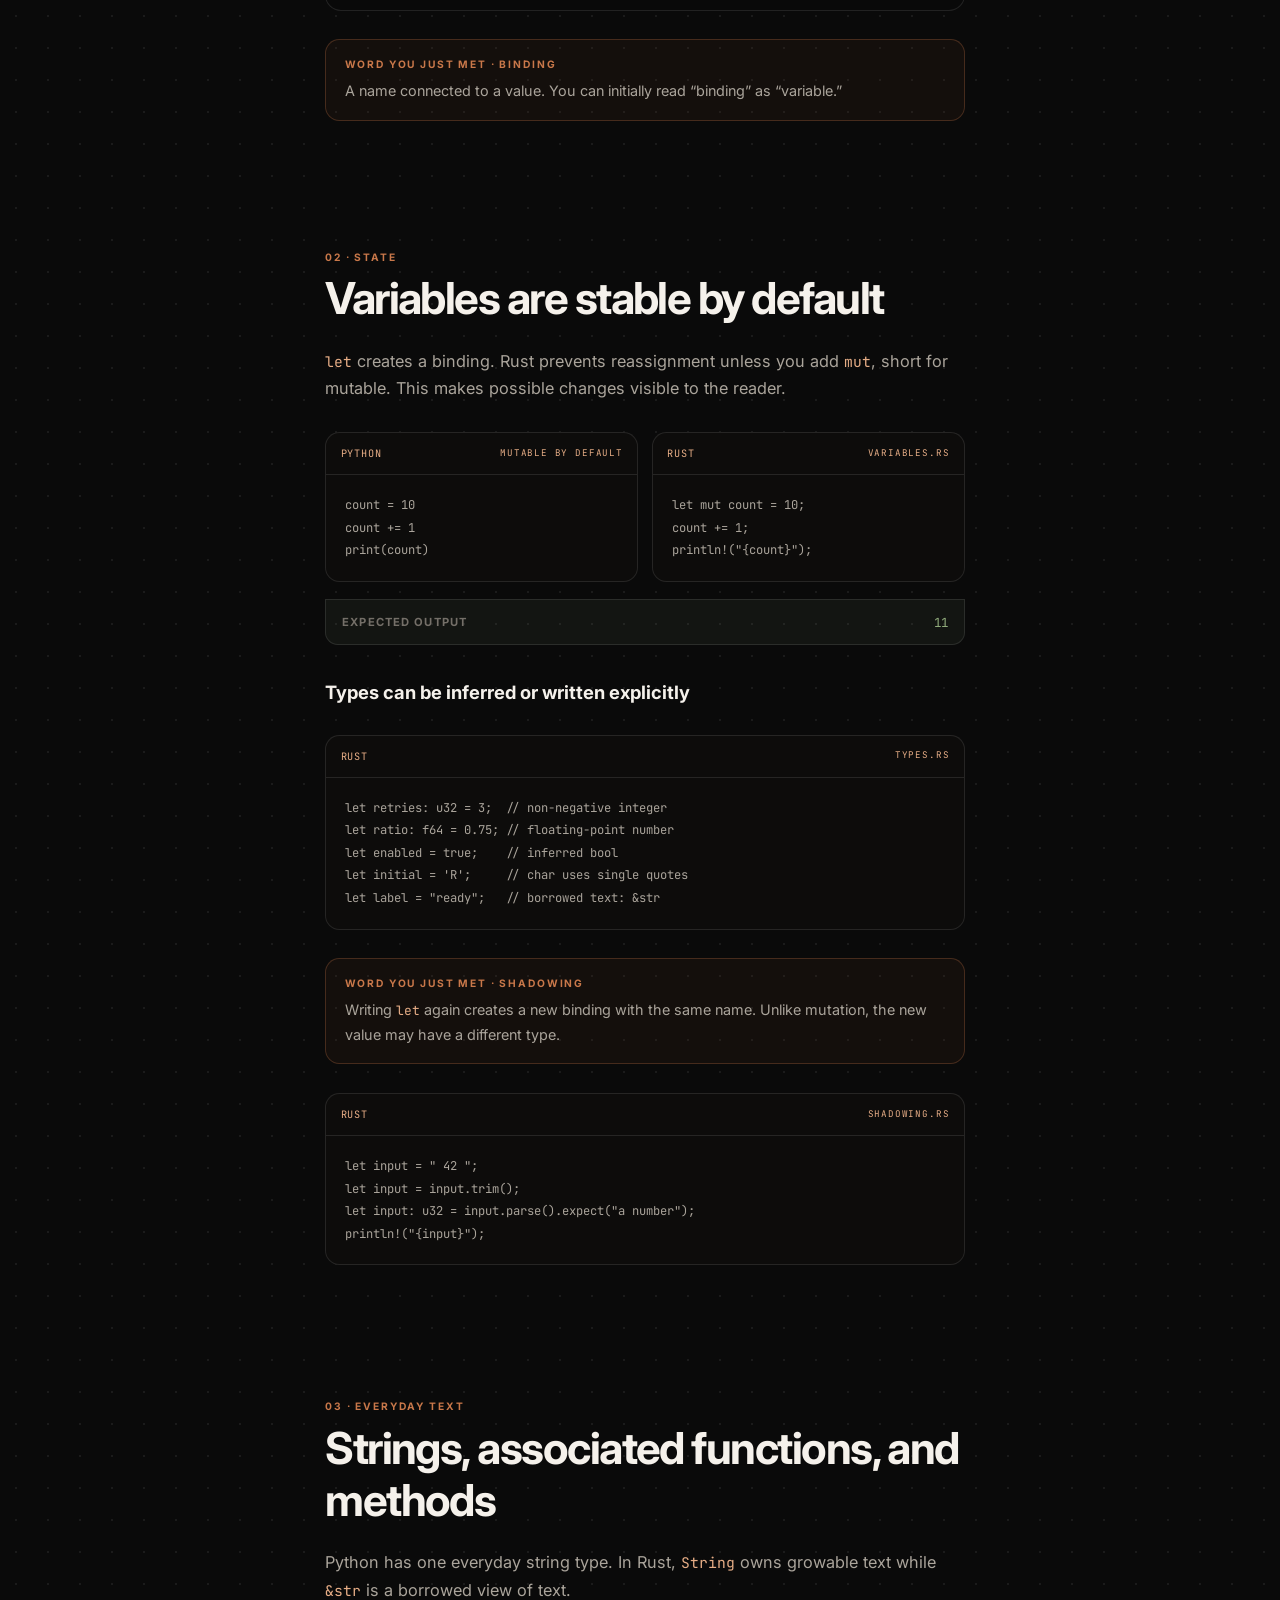
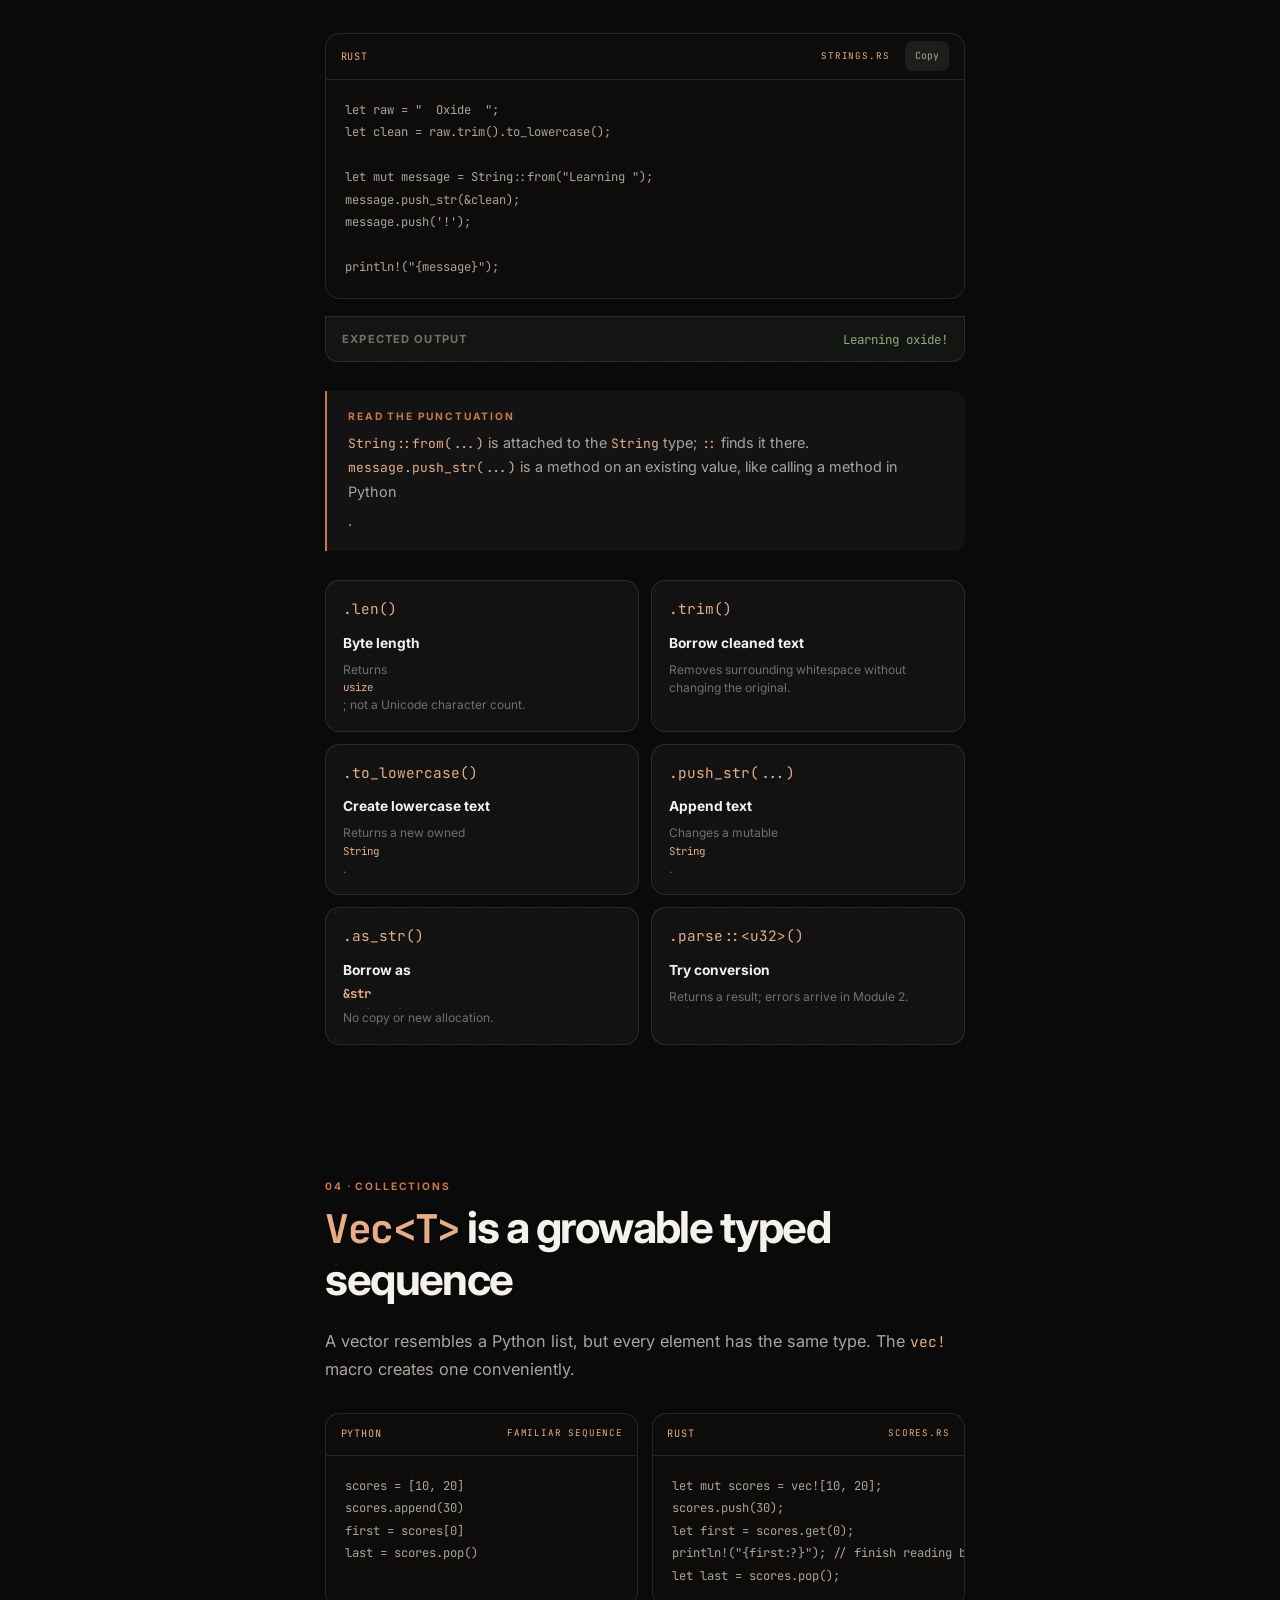
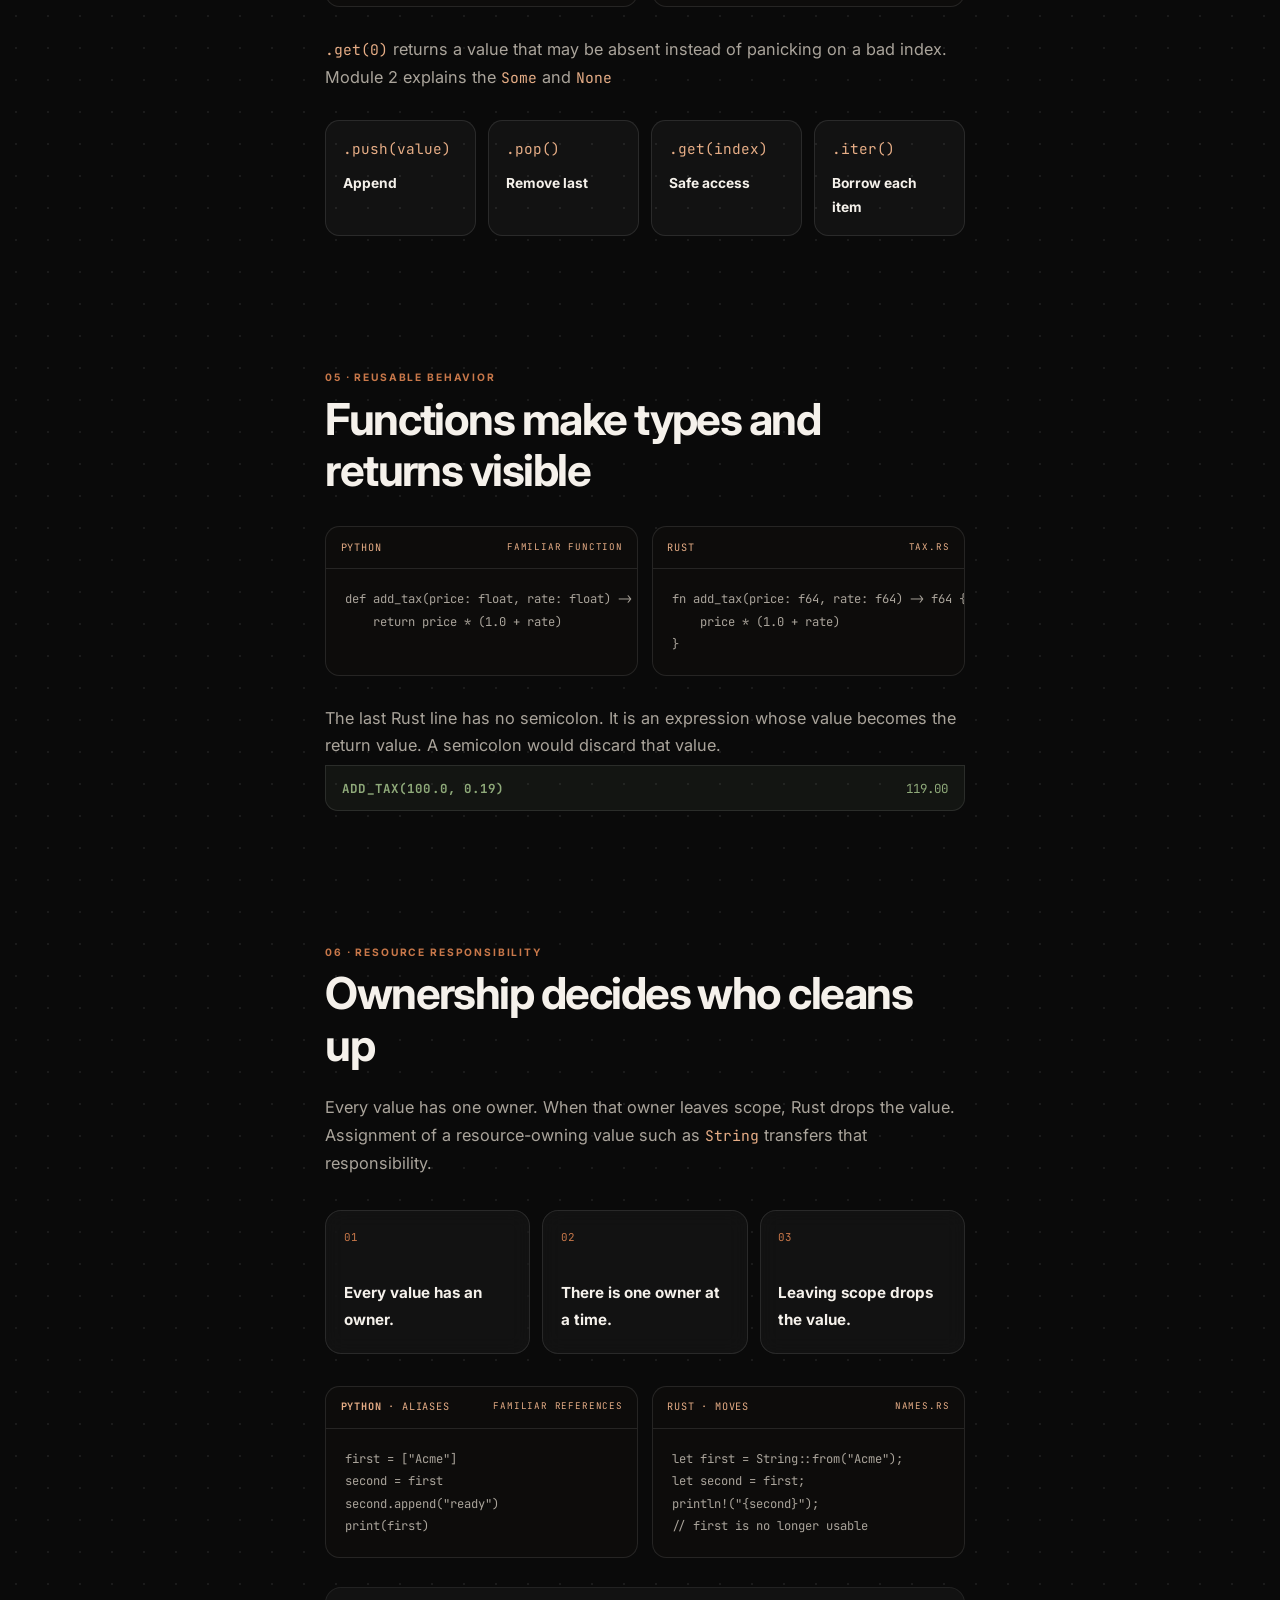
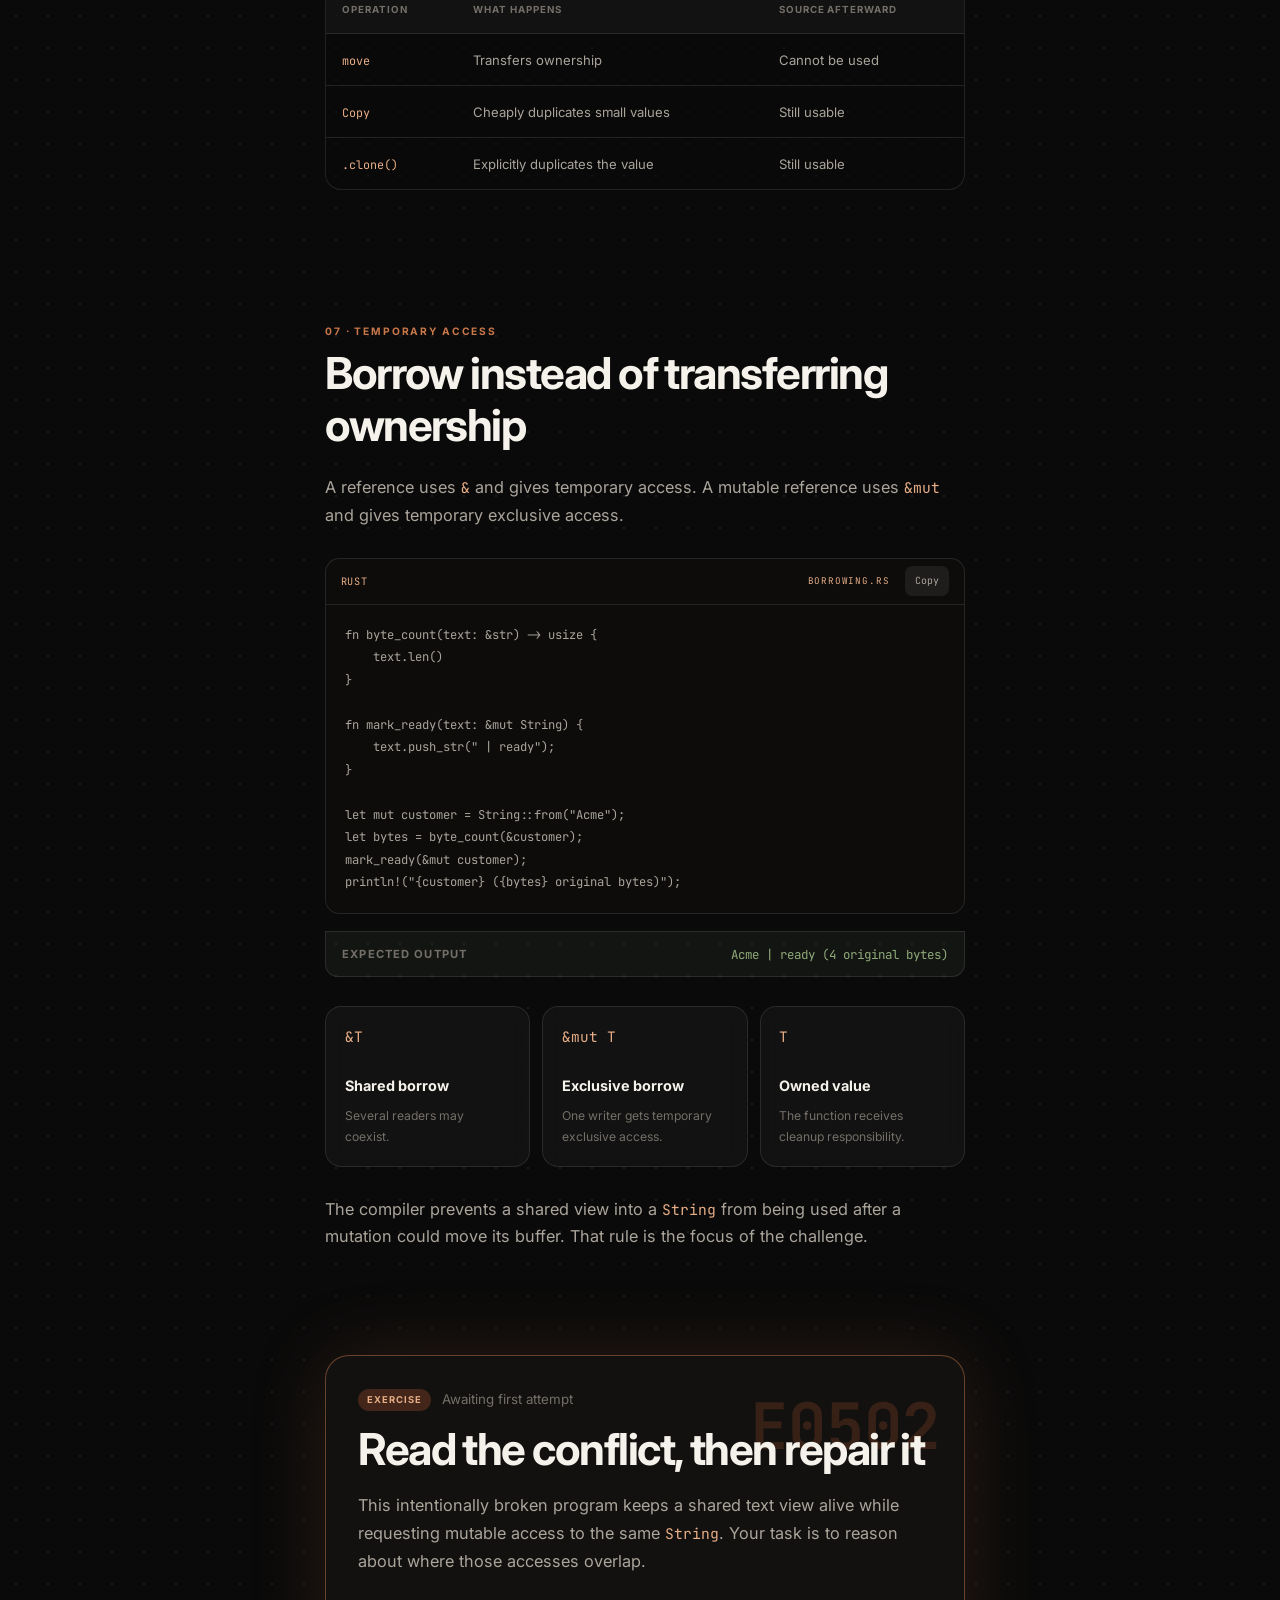
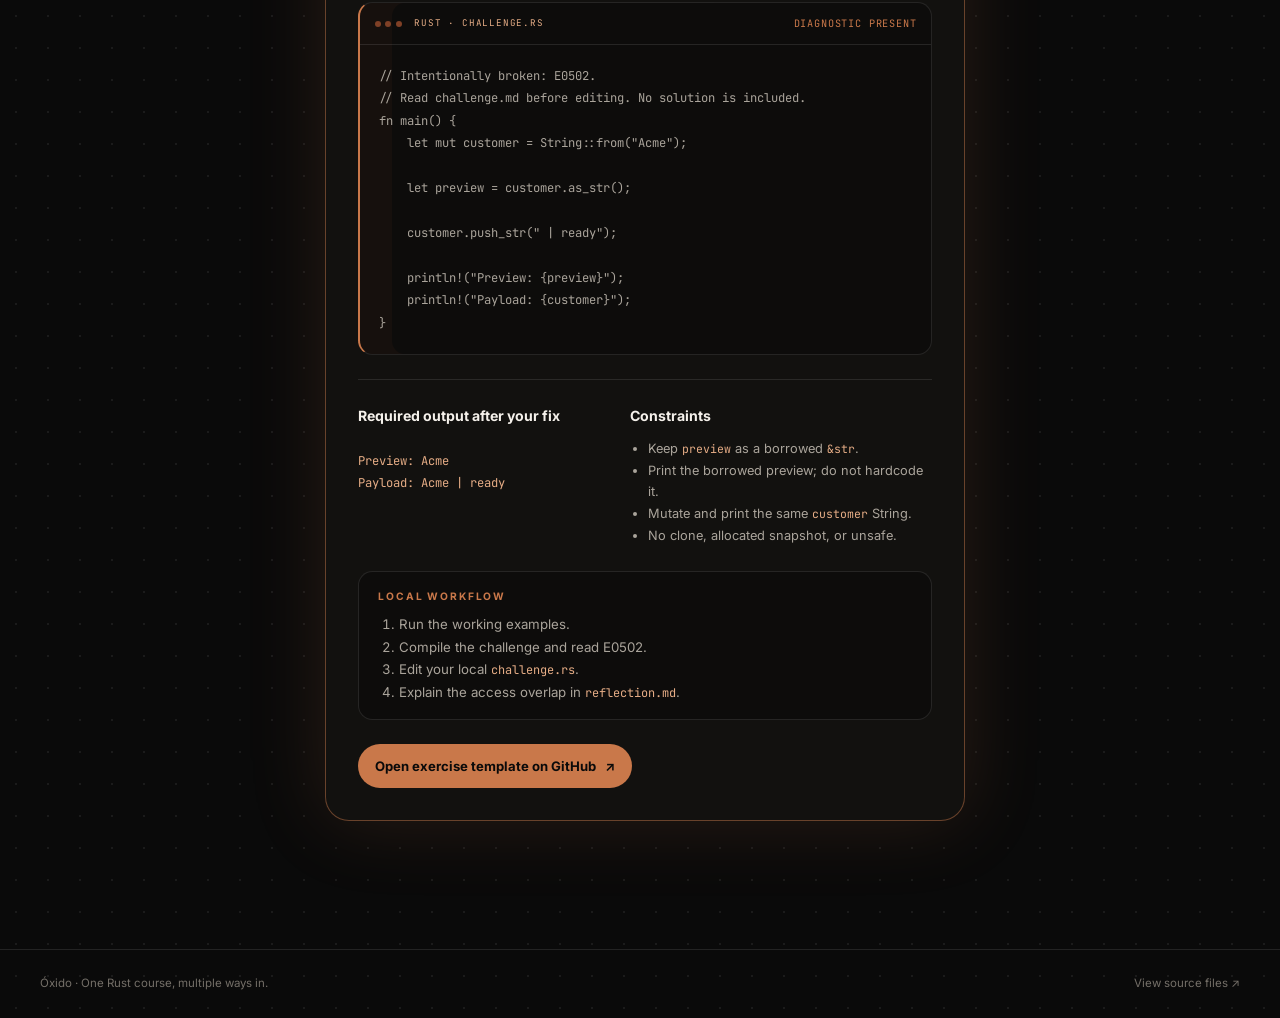
==== commit d4158324: "Add adaptive course builder" ====
--- a/docs/index.html
+++ b/docs/index.html
@@ -4,15 +4,16 @@
   <meta charset="utf-8">
   <meta name="viewport" content="width=device-width, initial-scale=1, viewport-fit=cover">
   <meta name="theme-color" content="#0a0a0a">
-  <meta name="description" content="Óxido: learn Rust foundations and ownership through clear Python comparisons and runnable examples.">
-  <title>Óxido — Rust from Python</title>
+  <meta name="description" content="Óxido: learn Rust foundations and ownership through familiar language comparisons and runnable examples.">
+  <title>Óxido — Adaptive Rust course</title>
   <link rel="preconnect" href="https://fonts.googleapis.com">
   <link rel="preconnect" href="https://fonts.gstatic.com" crossorigin>
   <link href="https://fonts.googleapis.com/css2?family=Inter:wght@400;500;600;700&amp;family=JetBrains+Mono:wght@400;500;600&amp;family=Playfair+Display:ital,wght@0,600;1,500;1,600&amp;display=swap" rel="stylesheet">
   <link rel="stylesheet" href="assets/styles.css">
   <script src="assets/app.js" defer></script>
+  <script src="assets/profile.js" defer></script>
 </head>
-<body>
+<body data-course-page>
   <a class="skip-link" href="#lesson">Skip to lesson</a>
   <div class="reading-progress" aria-hidden="true"><span id="reading-progress-bar"></span></div>
 
@@ -38,7 +39,7 @@
         </details>
 
         <a class="brand" href="#top" aria-label="Óxido home">Óxido</a>
-        <span class="course-label">Rust from Python</span>
+        <span class="course-label" id="course-language-label">Python → Rust</span>
       </div>
 
       <div class="header-actions">
@@ -99,7 +100,12 @@
     <main id="lesson">
       <section class="hero" id="module-1" aria-labelledby="module-title">
         <p class="section-kicker"><span></span>Module 01 · Foundations + ownership</p>
-        <h1 id="module-title">From Python to Rust, <em>one clear idea at a time.</em></h1>
+        <div class="active-profile" aria-label="Active course path">
+          <span id="active-path">Intermediate Python → Basic Rust</span>
+          <a id="adjust-path" href="../">Adjust path</a>
+        </div>
+        <p class="depth-copy" id="depth-copy">Guided path: every Rust keyword is introduced before use, with full checkpoints.</p>
+        <h1 id="module-title">From <span id="hero-language">Python</span> to Rust, <em>one clear idea at a time.</em></h1>
         <p class="hero-copy">You already know how to program. This module teaches you how to read Rust, create variables, use everyday methods, write functions, and only then understand ownership and borrowing.</p>
 
         <div class="terminal trace-terminal" aria-label="Module learning path">
@@ -163,8 +169,8 @@
 
         <div class="code-pair">
           <article class="code-card">
-            <header><span>Python</span><code>variables.py</code></header>
-            <pre><code>count = 10
+            <header><span data-bridge-name>Python</span><code id="variables-bridge-meta">mutable by default</code></header>
+            <pre><code id="variables-bridge-code">count = 10
 count += 1
 print(count)</code></pre>
           </article>
@@ -219,7 +225,7 @@
 
         <div class="bridge-callout">
           <span class="eyebrow">Read the punctuation</span>
-          <p><code>String::from(...)</code> is attached to the <code>String</code> type; <code>::</code> finds it there. <code>message.push_str(...)</code> is a method on an existing value, like <code>text.strip()</code> in Python.</p>
+          <p><code>String::from(...)</code> is attached to the <code>String</code> type; <code>::</code> finds it there. <code>message.push_str(...)</code> is a method on an existing value, like calling a method in <span data-bridge-name>Python</span>.</p>
         </div>
 
         <div class="method-grid">
@@ -241,8 +247,8 @@
 
         <div class="code-pair">
           <article class="code-card">
-            <header><span>Python</span><code>scores.py</code></header>
-            <pre><code>scores = [10, 20]
+            <header><span data-bridge-name>Python</span><code>familiar sequence</code></header>
+            <pre><code id="vectors-bridge-code">scores = [10, 20]
 scores.append(30)
 first = scores[0]
 last = scores.pop()</code></pre>
@@ -273,8 +279,8 @@
         </header>
         <div class="code-pair">
           <article class="code-card">
-            <header><span>Python</span><code>tax.py</code></header>
-            <pre><code>def add_tax(price: float, rate: float) -&gt; float:
+            <header><span data-bridge-name>Python</span><code>familiar function</code></header>
+            <pre><code id="functions-bridge-code">def add_tax(price: float, rate: float) -&gt; float:
     return price * (1.0 + rate)</code></pre>
           </article>
           <article class="code-card">
@@ -303,8 +309,8 @@
 
         <div class="code-pair">
           <article class="code-card">
-            <header><span>Python · aliases</span><code>names.py</code></header>
-            <pre><code>first = ["Acme"]
+            <header><span><b data-bridge-name>Python</b> · aliases</span><code>familiar references</code></header>
+            <pre><code id="ownership-bridge-code">first = ["Acme"]
 second = first
 second.append("ready")
 print(first)</code></pre>
@@ -359,6 +365,14 @@
           <article><code>&amp;mut T</code><strong>Exclusive borrow</strong><p>One writer gets temporary exclusive access.</p></article>
           <article><code>T</code><strong>Owned value</strong><p>The function receives cleanup responsibility.</p></article>
         </div>
+        <aside class="level-detail level-intermediate" aria-label="Intermediate Rust detail">
+          <span class="eyebrow">Intermediate depth · API design</span>
+          <p>Accept <code>&amp;str</code> when a function only needs to inspect text. Accept <code>String</code> when it must retain ownership. The signature communicates allocation and lifetime intent to every caller.</p>
+        </aside>
+        <aside class="level-detail level-advanced" aria-label="Advanced Rust detail">
+          <span class="eyebrow">Advanced depth · capability model</span>
+          <p>Treat <code>&amp;mut T</code> as a temporary exclusive capability, not merely a writable pointer. That exclusivity is what lets safe Rust prevent reference and iterator invalidation without a garbage collector.</p>
+        </aside>
         <p>The compiler prevents a shared view into a <code>String</code> from being used after a mutation could move its buffer. That rule is the focus of the challenge.</p>
       </section>
 
@@ -443,7 +457,7 @@
   </div>
 
   <footer class="site-footer">
-    <span>Óxido · Rust taught from an intermediate Python foundation.</span>
+    <span>Óxido · One Rust course, multiple ways in.</span>
     <a href="https://github.com/lfreirecastello/oxidando">View source files <span aria-hidden="true">↗</span></a>
   </footer>
 </body>
--- a/docs/assets/styles.css
+++ b/docs/assets/styles.css
@@ -227,6 +227,17 @@
 .module-status span:first-child { display: flex; align-items: center; gap: .5rem; }
 .module-status i { width: .45rem; height: .45rem; border-radius: 50%; background: var(--copper); box-shadow: 0 0 14px rgba(201,120,74,.65); }
 .module-status b { color: var(--muted); font-weight: 500; }
+.active-profile { display: inline-flex; align-items: center; gap: .4rem; margin-bottom: 1rem; padding: .3rem .35rem .3rem .75rem; border: 1px solid var(--border); border-radius: 999px; color: var(--copper-light); background: var(--surface); font-family: var(--mono); font-size: .67rem; }
+.active-profile a { min-height: 32px; padding: .35rem .65rem; border-radius: 999px; color: var(--muted); background: rgba(255,255,255,.06); font-family: var(--sans); font-weight: 700; letter-spacing: .02em; }
+.active-profile a:hover { color: var(--text); background: rgba(255,255,255,.1); }
+.depth-copy { max-width: 44rem; margin: 0 0 1rem; color: var(--faint); font-size: .8rem; }
+.level-detail { display: none; margin: 1rem 0; padding: 1rem 1.15rem; border: 1px solid var(--border); border-radius: .9rem; background: var(--surface); }
+.level-detail .eyebrow { display: block; margin-bottom: .35rem; }
+.level-detail p { margin: 0; color: var(--muted); font-size: .86rem; }
+[data-rust-level="intermediate"] .level-intermediate,
+[data-rust-level="advanced"] .level-intermediate,
+[data-rust-level="advanced"] .level-advanced { display: block; }
+[data-rust-level="advanced"] .level-advanced { border-color: rgba(201,120,74,.38); background: rgba(127,64,38,.1); }
 
 .lesson-section { padding: 1rem 0 5.5rem; }
 .section-heading { margin-bottom: 1.4rem; }
@@ -343,6 +354,52 @@
 .site-footer { display: flex; justify-content: space-between; gap: 1rem; max-width: 1440px; margin: 0 auto; padding: 1.5rem 2.5rem calc(1.5rem + env(safe-area-inset-bottom, 0px)); border-top: 1px solid var(--border); color: var(--faint); font-size: .72rem; }
 .site-footer a:hover { color: var(--copper-light); }
 
+/* Dedicated course builder */
+.profile-page { min-height: 100vh; }
+.profile-header .header-inner { max-width: 1180px; }
+.profile-shell { width: min(100% - 3rem, 1100px); margin: 0 auto; padding: 5rem 0 6rem; }
+.profile-intro { max-width: 56rem; margin-bottom: 2.5rem; }
+.profile-intro h1 { margin: 0; font-family: var(--display); font-size: clamp(2.75rem, 6vw, 5.25rem); line-height: 1.02; letter-spacing: -.045em; }
+.profile-intro h1 em { display: block; color: var(--copper-light); font-weight: 500; }
+.profile-intro > p:last-child { max-width: 48rem; margin: 1.5rem 0 0; color: var(--muted); font-size: 1.08rem; }
+.course-builder-card { display: grid; gap: 0; overflow: hidden; border: 1px solid var(--border-strong); border-radius: 1.5rem; background: var(--surface-solid); box-shadow: var(--shadow); }
+.builder-heading { display: flex; align-items: center; justify-content: space-between; gap: 1rem; padding: 1.5rem 1.7rem; border-bottom: 1px solid var(--border); background: var(--surface); }
+.builder-heading .eyebrow { margin: 0 0 .3rem; }
+.builder-heading h2 { margin: 0; font-size: 1.4rem; }
+.privacy-badge { padding: .35rem .65rem; border: 1px solid rgba(143,170,122,.3); border-radius: 999px; color: var(--sage); font-family: var(--mono); font-size: .62rem; }
+.profile-field { min-width: 0; margin: 0; padding: 1.5rem 1.7rem; border: 0; border-bottom: 1px solid var(--border); }
+.profile-field legend, .field-legend { display: flex; align-items: center; gap: .65rem; margin: 0 0 .85rem; padding: 0; color: var(--text); font-size: .9rem; font-weight: 700; }
+.profile-field legend span, .field-legend b { color: var(--copper); font-family: var(--mono); font-size: .69rem; }
+.profile-field > p { margin: .65rem 0 0; color: var(--faint); font-size: .75rem; }
+.segmented-control { display: grid; grid-template-columns: repeat(3, minmax(0, 1fr)); gap: .4rem; padding: .3rem; border: 1px solid var(--border); border-radius: .9rem; background: var(--inset); }
+.segmented-control label { position: relative; min-width: 0; cursor: pointer; }
+.segmented-control input { position: absolute; width: 1px; height: 1px; opacity: 0; }
+.segmented-control span { display: grid; min-height: 44px; padding: .5rem; place-items: center; border: 1px solid transparent; border-radius: .65rem; color: var(--muted); font-size: .84rem; font-weight: 600; }
+.segmented-control input:checked + span { border-color: rgba(201,120,74,.38); color: var(--copper-light); background: rgba(127,64,38,.25); }
+.segmented-control input:focus-visible + span { outline: 2px solid var(--copper-light); outline-offset: 2px; }
+.select-wrap { position: relative; }
+.select-wrap select { width: 100%; min-height: 48px; padding: .65rem 2.8rem .65rem .9rem; appearance: none; border: 1px solid var(--border); border-radius: .85rem; color: var(--text); background: var(--inset); font: 600 .86rem var(--sans); }
+.select-wrap > span { position: absolute; top: 50%; right: 1rem; color: var(--copper-light); pointer-events: none; transform: translateY(-50%); }
+.path-preview { display: grid; grid-template-columns: minmax(0, .9fr) minmax(0, 1.1fr); gap: 1.5rem; align-items: center; padding: 1.5rem 1.7rem; border-bottom: 1px solid var(--border); background: rgba(127,64,38,.09); }
+.path-preview .eyebrow { display: block; margin-bottom: .35rem; }
+.path-preview strong { color: var(--copper-light); font-family: var(--mono); font-size: .9rem; }
+.path-preview ul { display: grid; gap: .35rem; margin: 0; padding: 0; color: var(--muted); font-size: .78rem; list-style: none; }
+.path-preview li::before { content: "✓"; margin-right: .55rem; color: var(--sage); }
+.builder-actions { display: flex; gap: .7rem; padding: 1.4rem 1.7rem .7rem; }
+.builder-actions button { border: 0; cursor: pointer; }
+.secondary-action { min-height: 44px; padding: .55rem 1.05rem; border: 1px solid var(--border) !important; border-radius: 999px; color: var(--muted); background: transparent; font-size: .82rem; font-weight: 700; }
+.secondary-action:hover { color: var(--text); border-color: var(--copper) !important; }
+.privacy-note { margin: 0; padding: .4rem 1.7rem 1.4rem; color: var(--faint); font-size: .7rem; }
+.adaptation-grid { display: grid; grid-template-columns: 1.1fr repeat(3, 1fr); gap: .75rem; align-items: stretch; margin-top: 3rem; }
+.adaptation-grid > div { padding: 1rem 1rem 1rem 0; }
+.adaptation-grid .eyebrow { margin: 0 0 .4rem; }
+.adaptation-grid h2 { margin: 0; font-size: 1.6rem; line-height: 1.2; }
+.adaptation-grid article { padding: 1rem; border: 1px solid var(--border); border-radius: 1rem; background: var(--surface); }
+.adaptation-grid article > span { color: var(--copper); font-family: var(--mono); font-size: .64rem; text-transform: uppercase; }
+.adaptation-grid strong { display: block; margin-top: 1.4rem; font-size: .88rem; }
+.adaptation-grid article p { margin: .45rem 0 0; color: var(--faint); font-size: .75rem; line-height: 1.55; }
+.profile-footer { max-width: 1180px; }
+
 a, button, summary, .module-card { transition: color .2s cubic-bezier(.4,0,.2,1), border-color .2s cubic-bezier(.4,0,.2,1), background-color .2s cubic-bezier(.4,0,.2,1), transform .2s cubic-bezier(.4,0,.2,1); }
 
 @supports not ((backdrop-filter: blur(10px)) or (-webkit-backdrop-filter: blur(10px))) {
@@ -359,6 +416,8 @@
   .course-sidebar { display: none; }
   .page-shell { display: block; max-width: 800px; padding-inline: 2rem; }
   .header-inner { padding-inline: 2rem; }
+  .adaptation-grid { grid-template-columns: repeat(3, 1fr); }
+  .adaptation-grid > div { grid-column: 1 / -1; }
 }
 
 @media (max-width: 640px) {
@@ -395,6 +454,19 @@
   .diagnostic-code { top: .4rem; right: .8rem; }
   .challenge-grid { gap: .75rem; }
   .site-footer { flex-direction: column; padding-inline: 1rem; }
+  .active-profile { align-items: flex-start; flex-direction: column; border-radius: .8rem; padding: .6rem; }
+  .active-profile a { width: 100%; text-align: center; }
+  .profile-shell { width: min(100% - 2rem, 1100px); padding: 3rem 0 4rem; }
+  .profile-intro h1 { font-size: clamp(2.55rem, 12vw, 3.7rem); }
+  .profile-intro > p:last-child { font-size: 1rem; }
+  .builder-heading { align-items: flex-start; flex-direction: column; }
+  .profile-field, .builder-heading, .path-preview { padding-inline: 1rem; }
+  .path-preview { grid-template-columns: 1fr; }
+  .builder-actions { flex-direction: column; padding-inline: 1rem; }
+  .builder-actions button { width: 100%; }
+  .privacy-note { padding-inline: 1rem; }
+  .adaptation-grid { grid-template-columns: 1fr; }
+  .adaptation-grid > div { grid-column: auto; }
 }
 
 @media (max-width: 370px) {
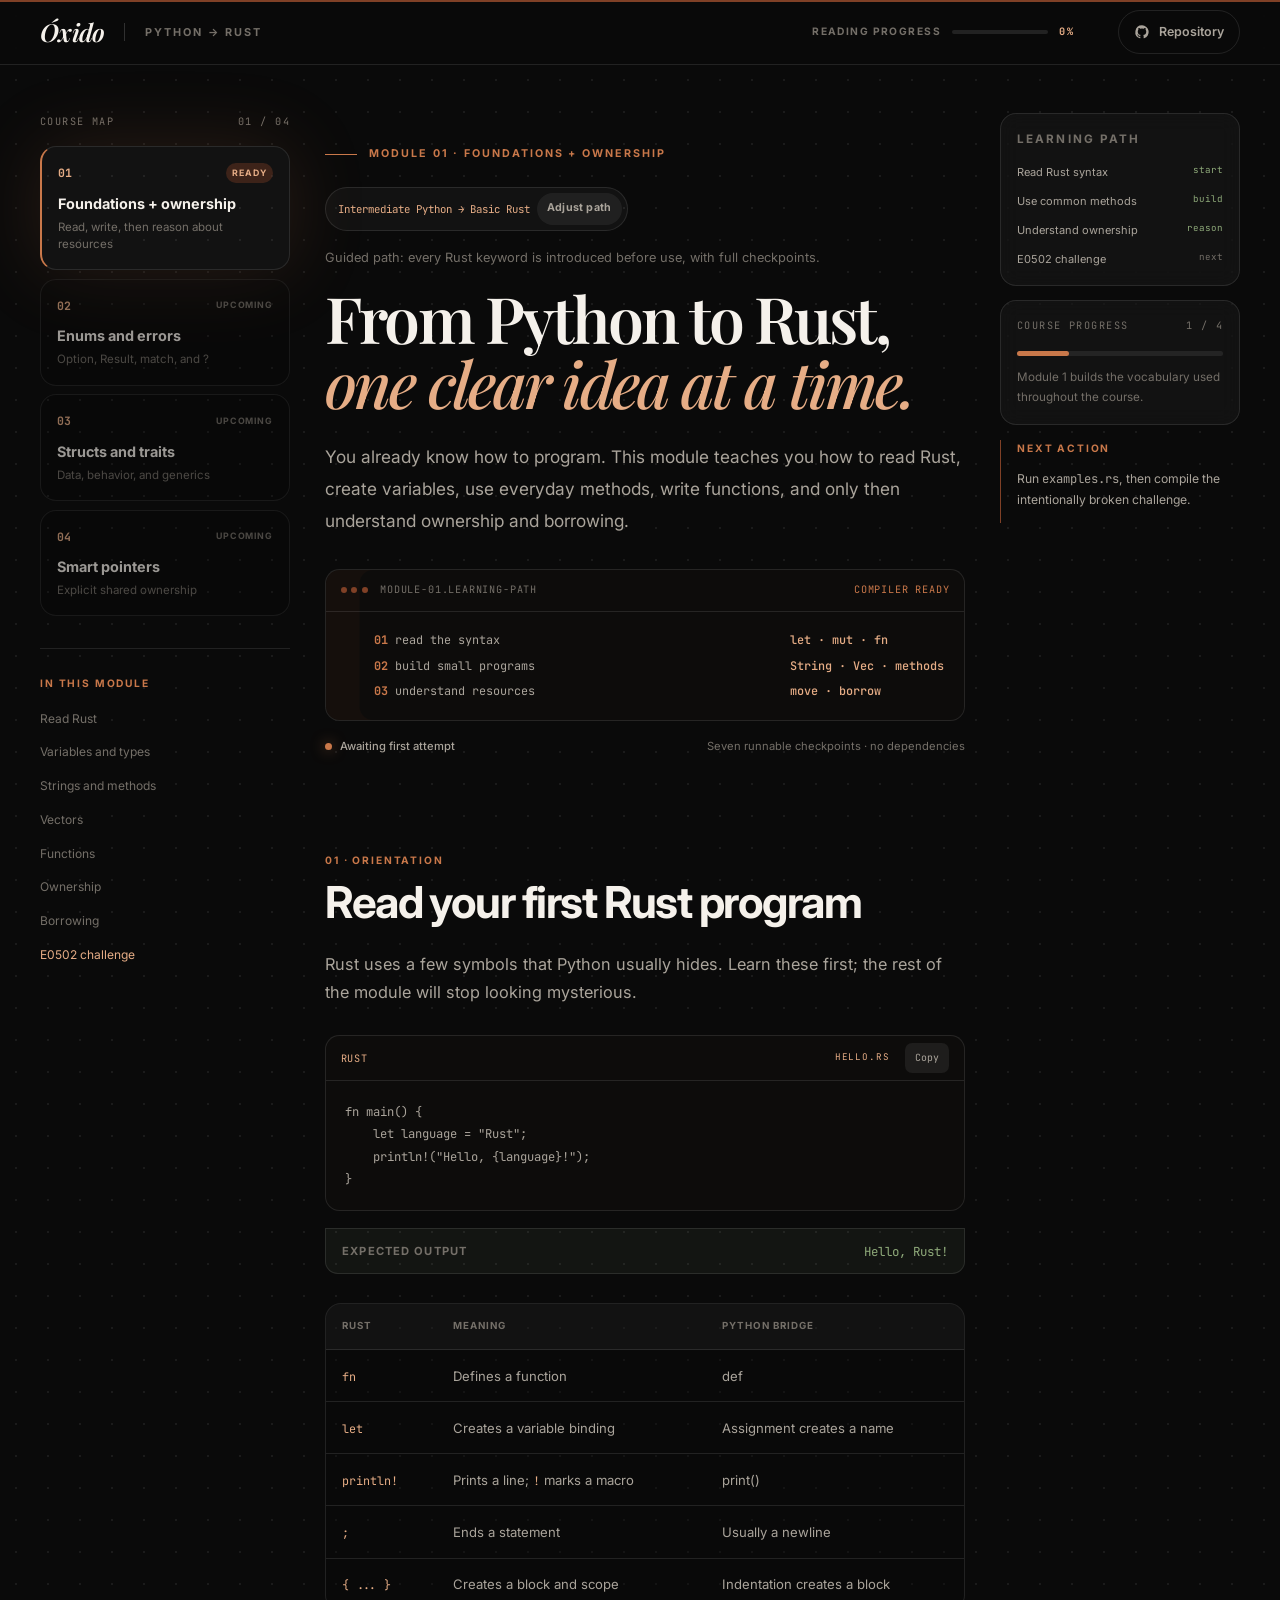
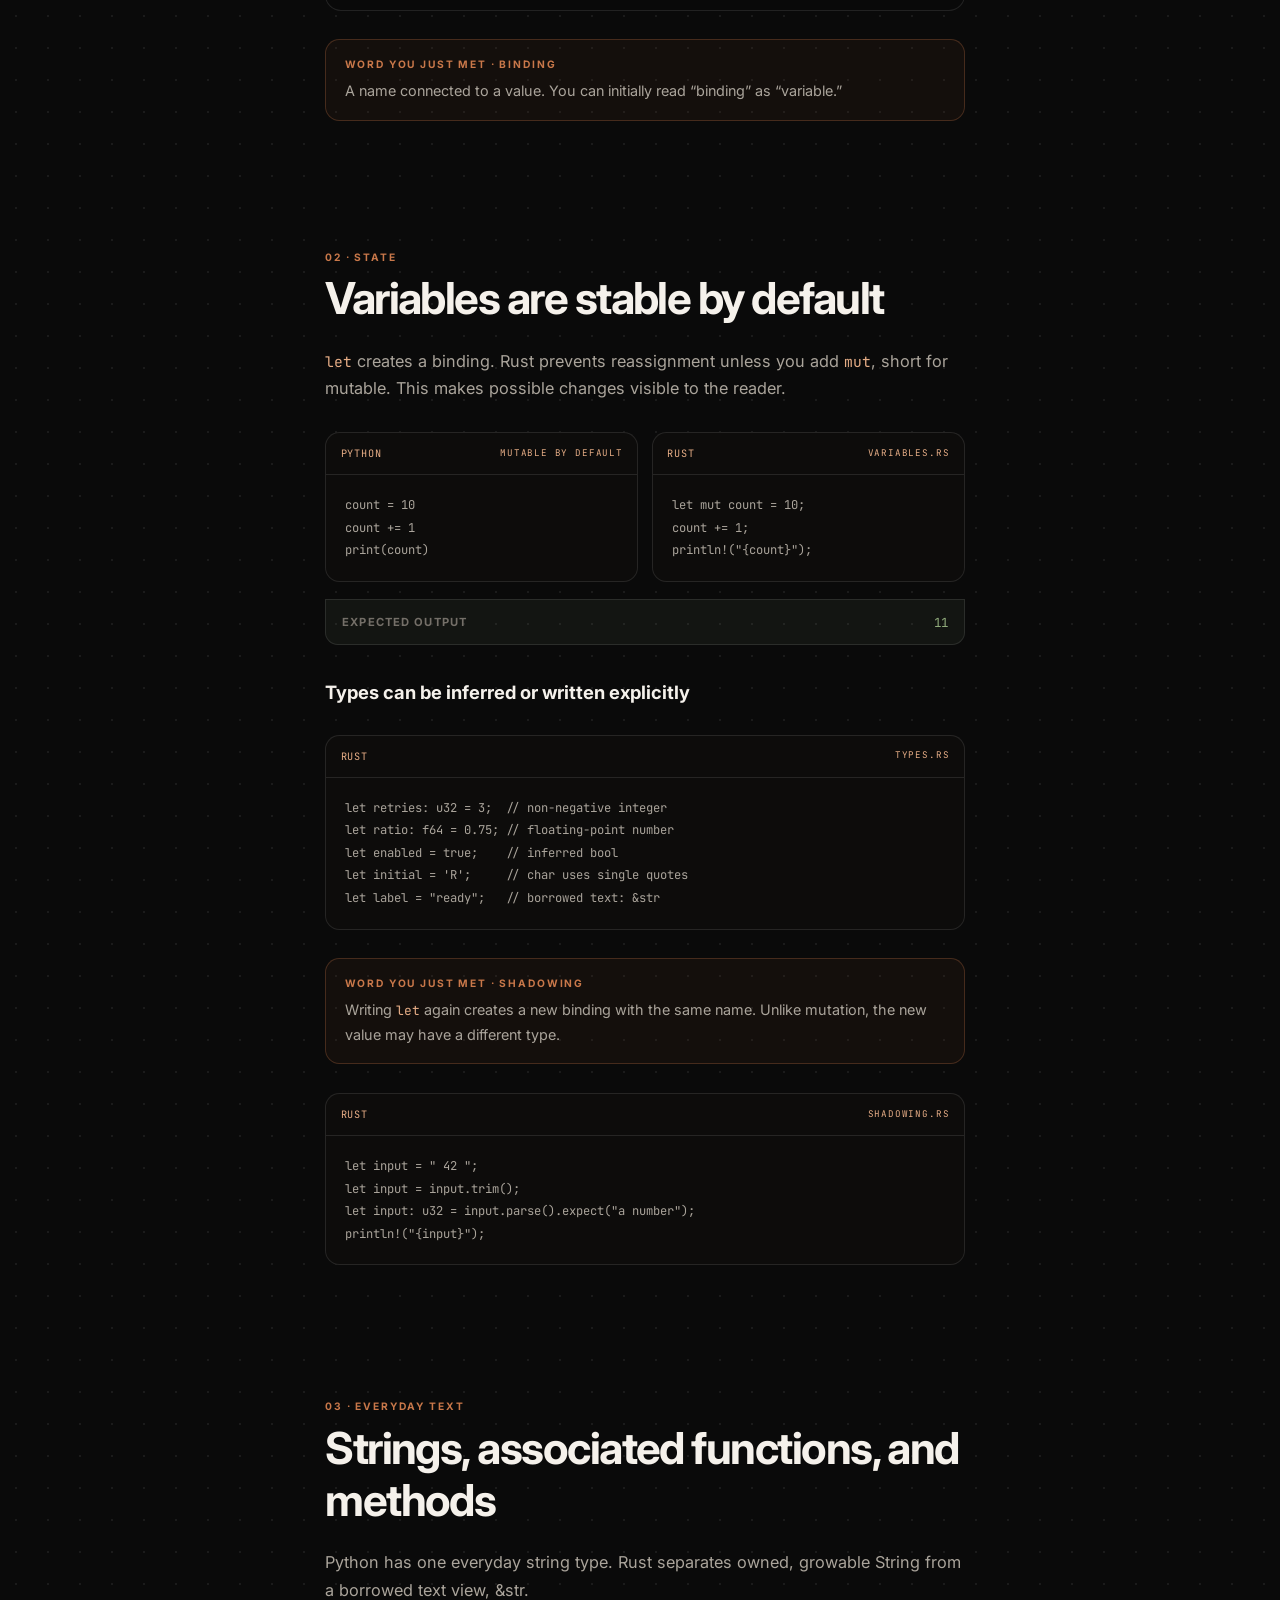
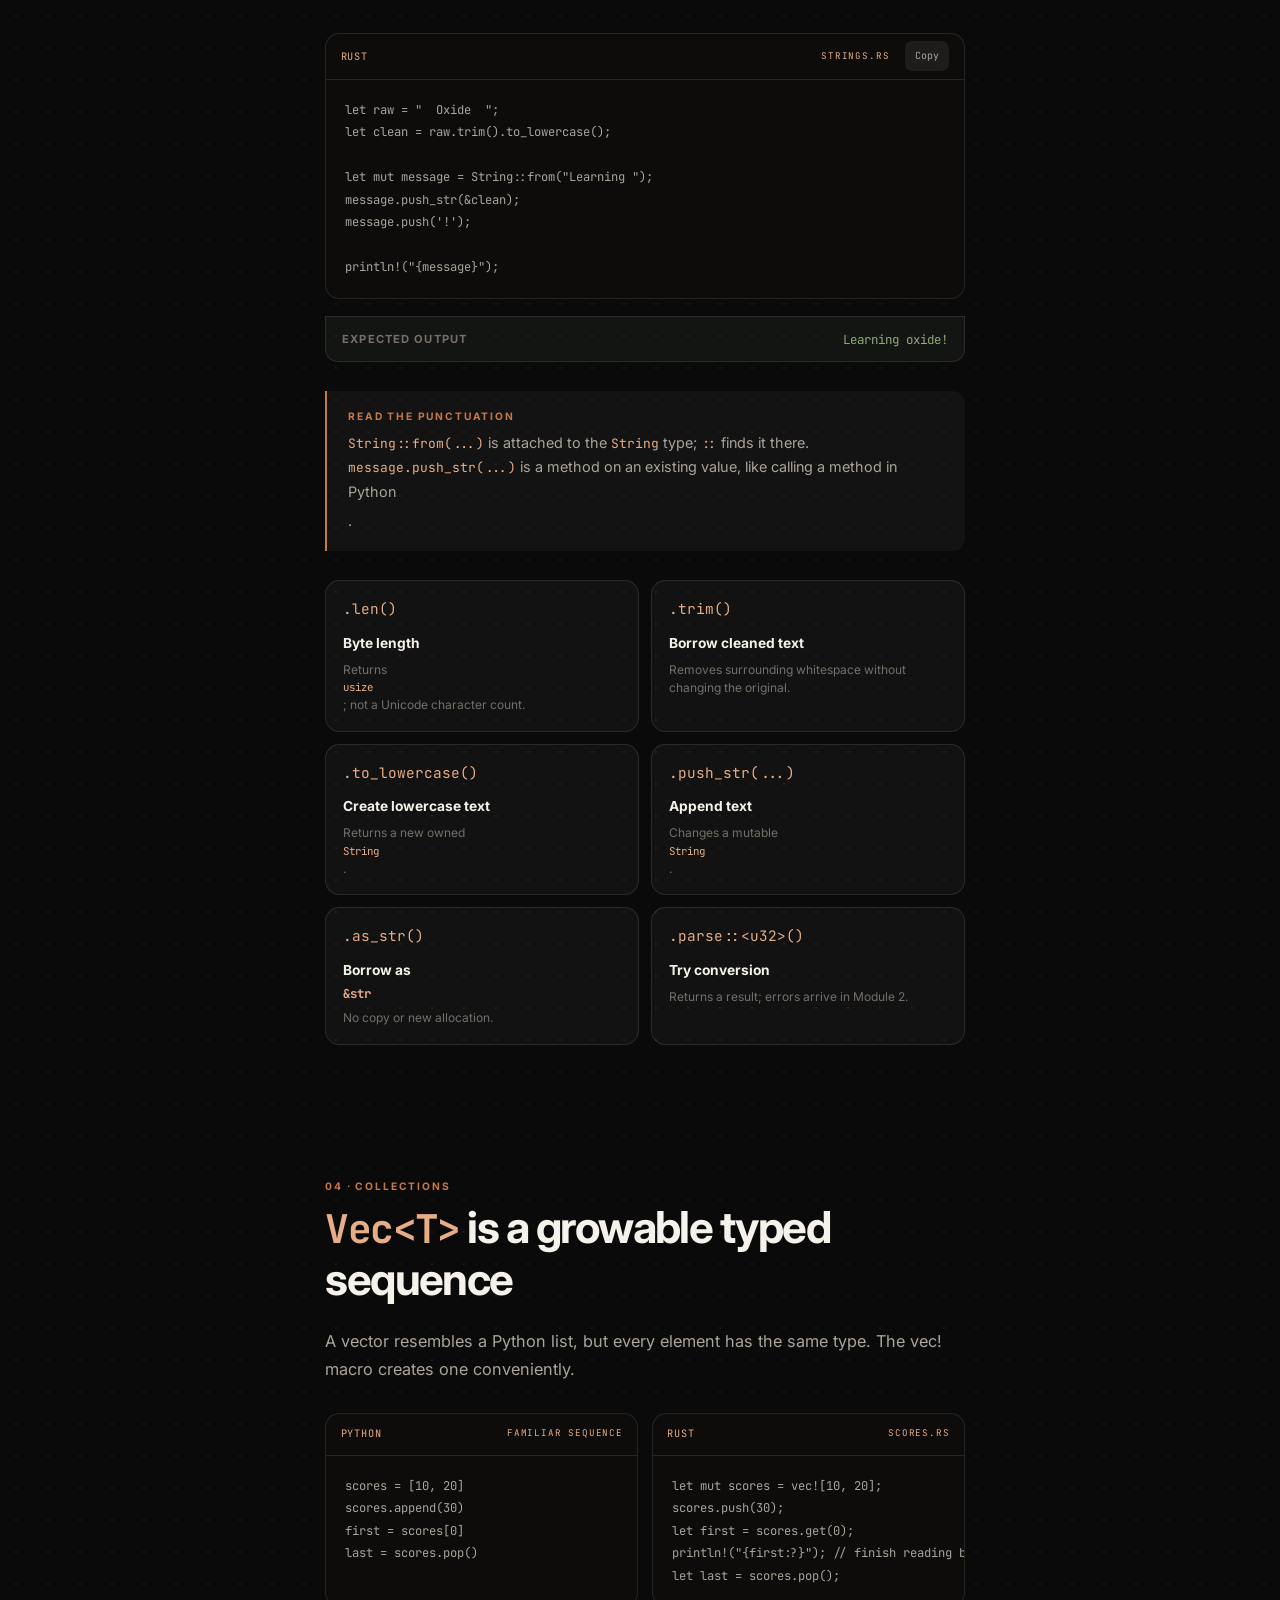
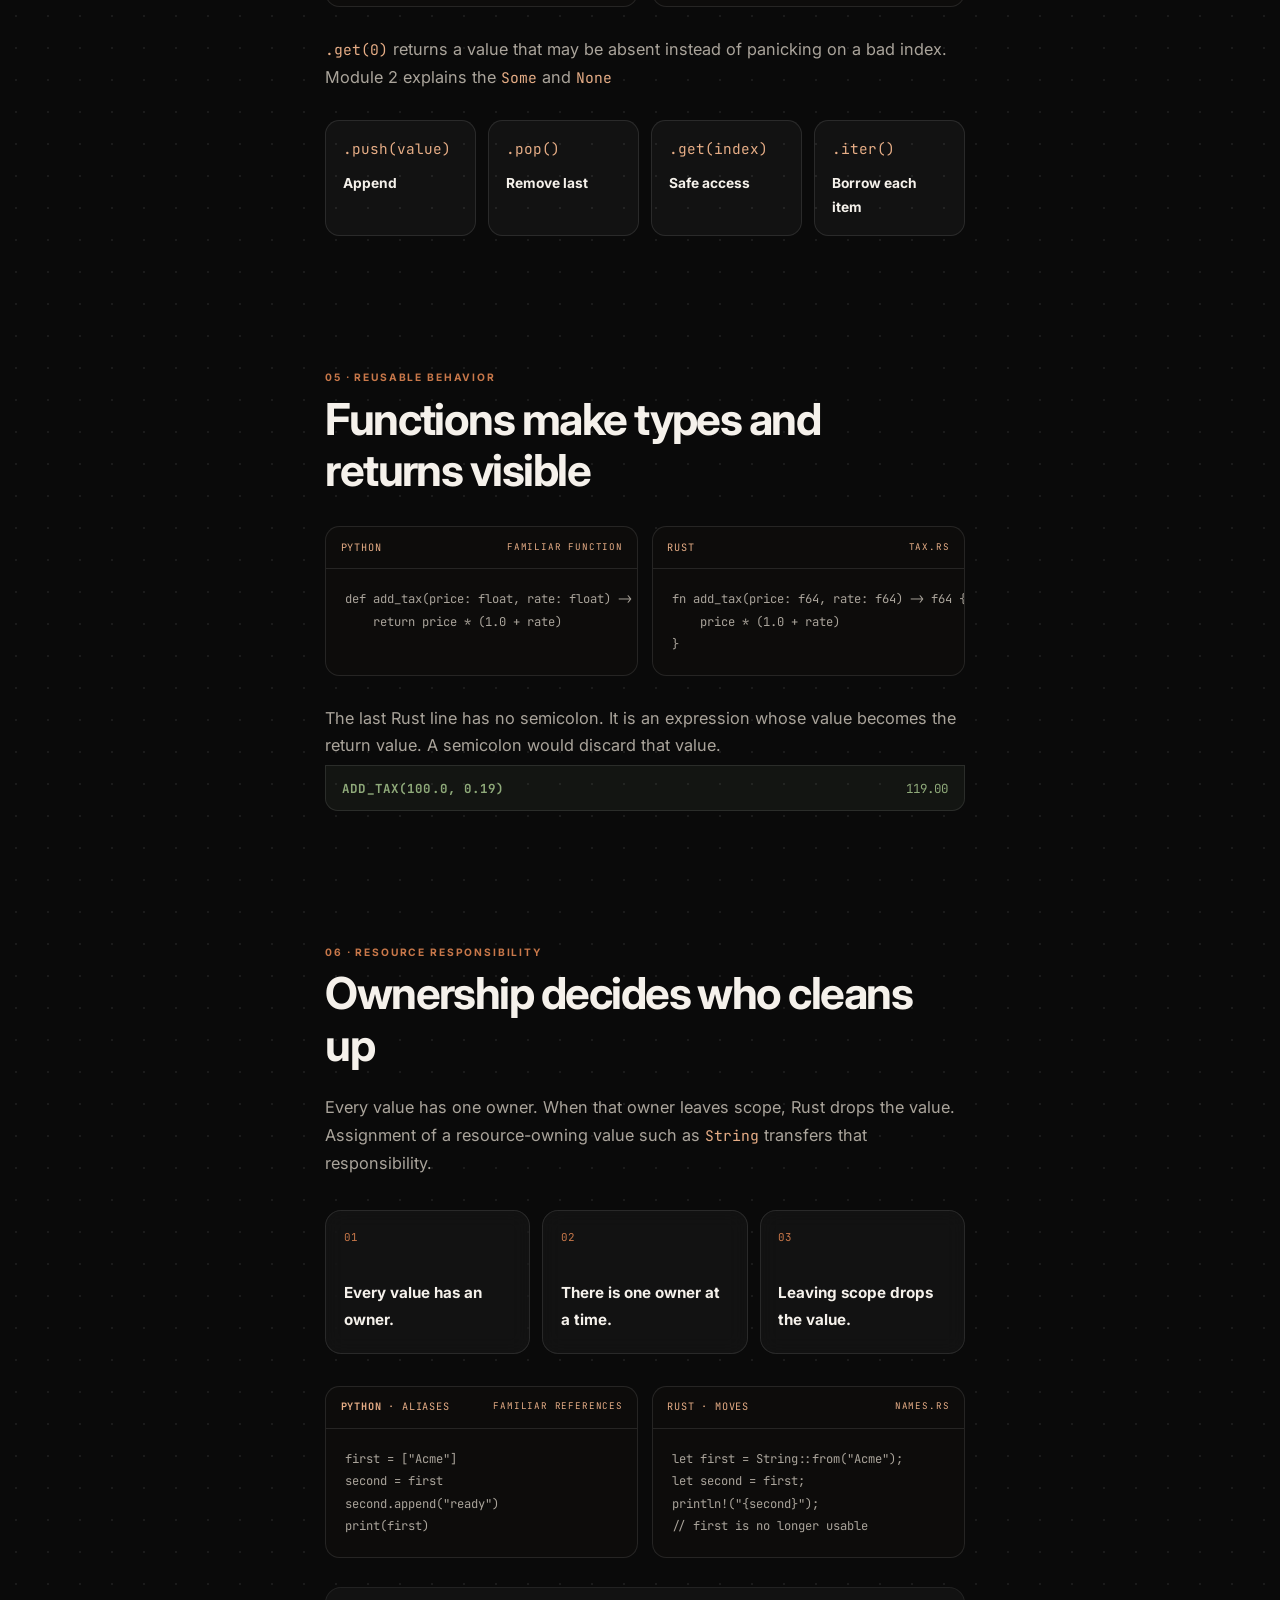
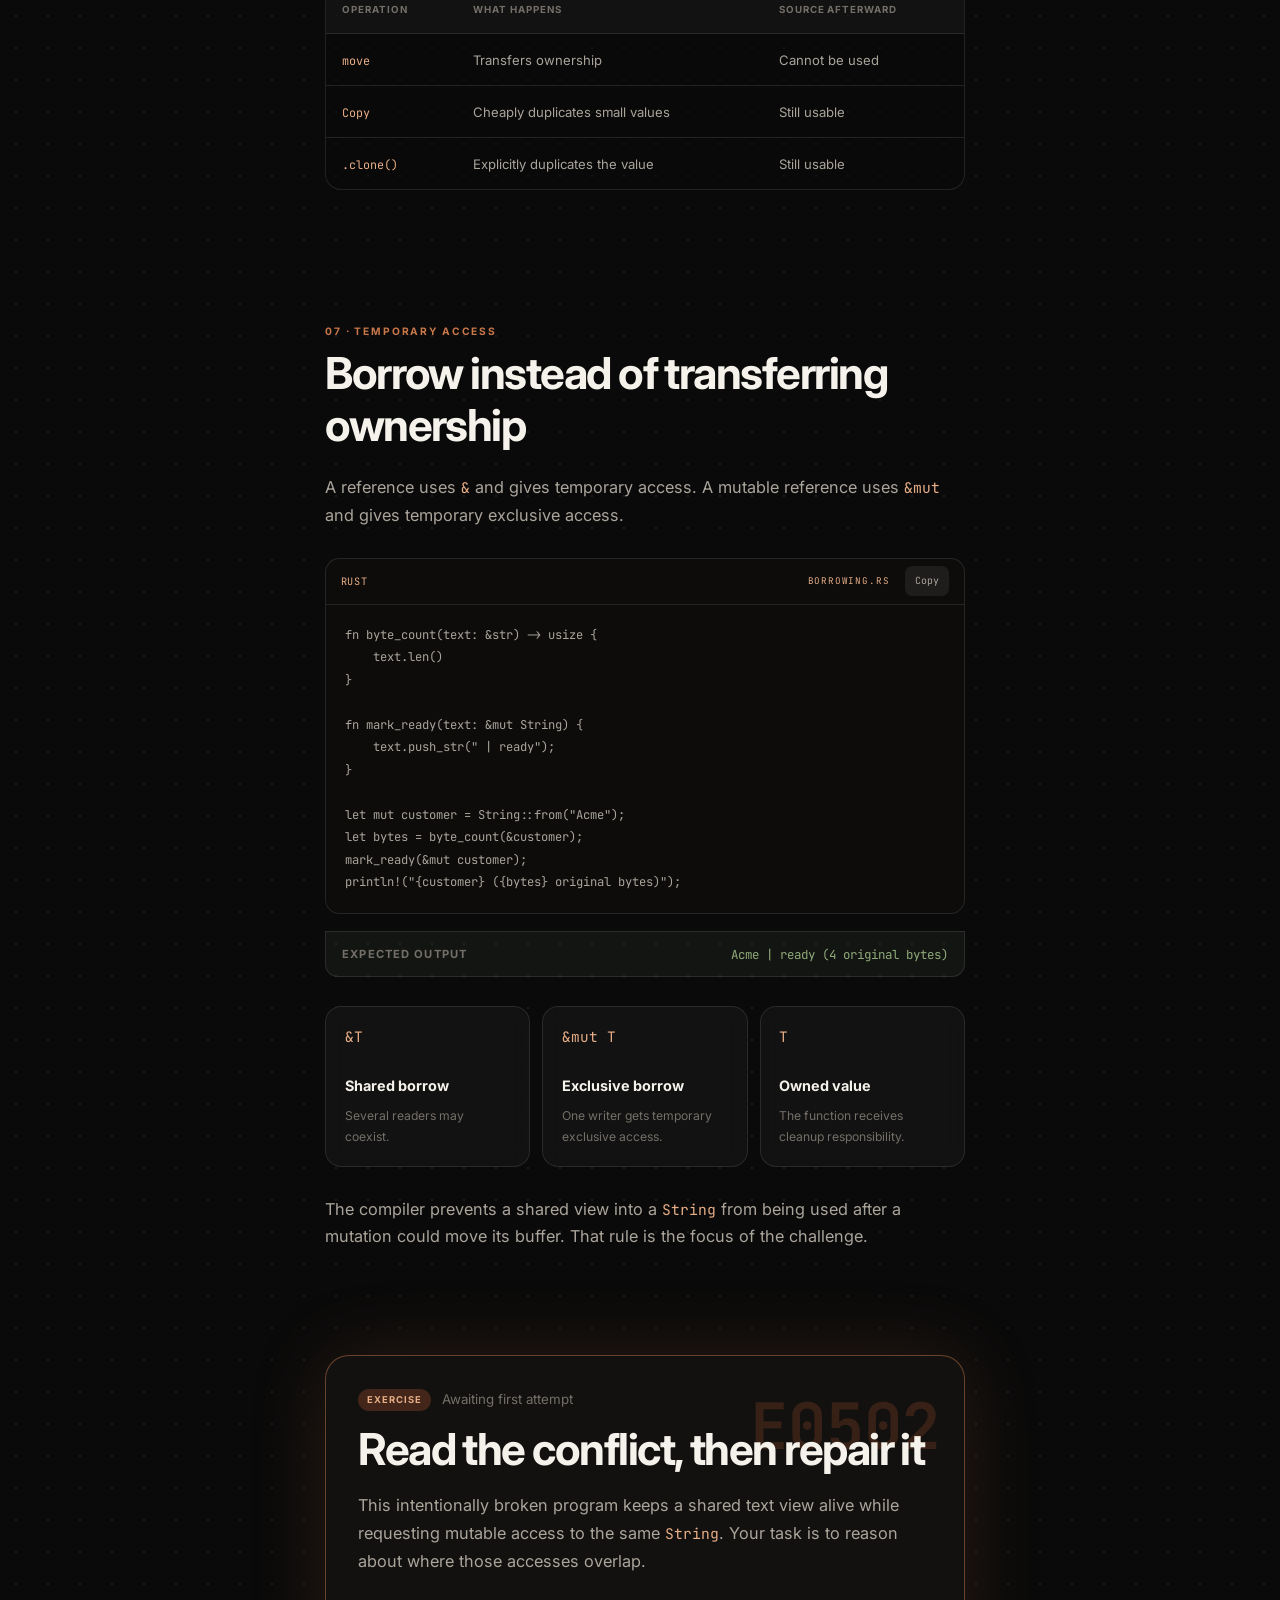
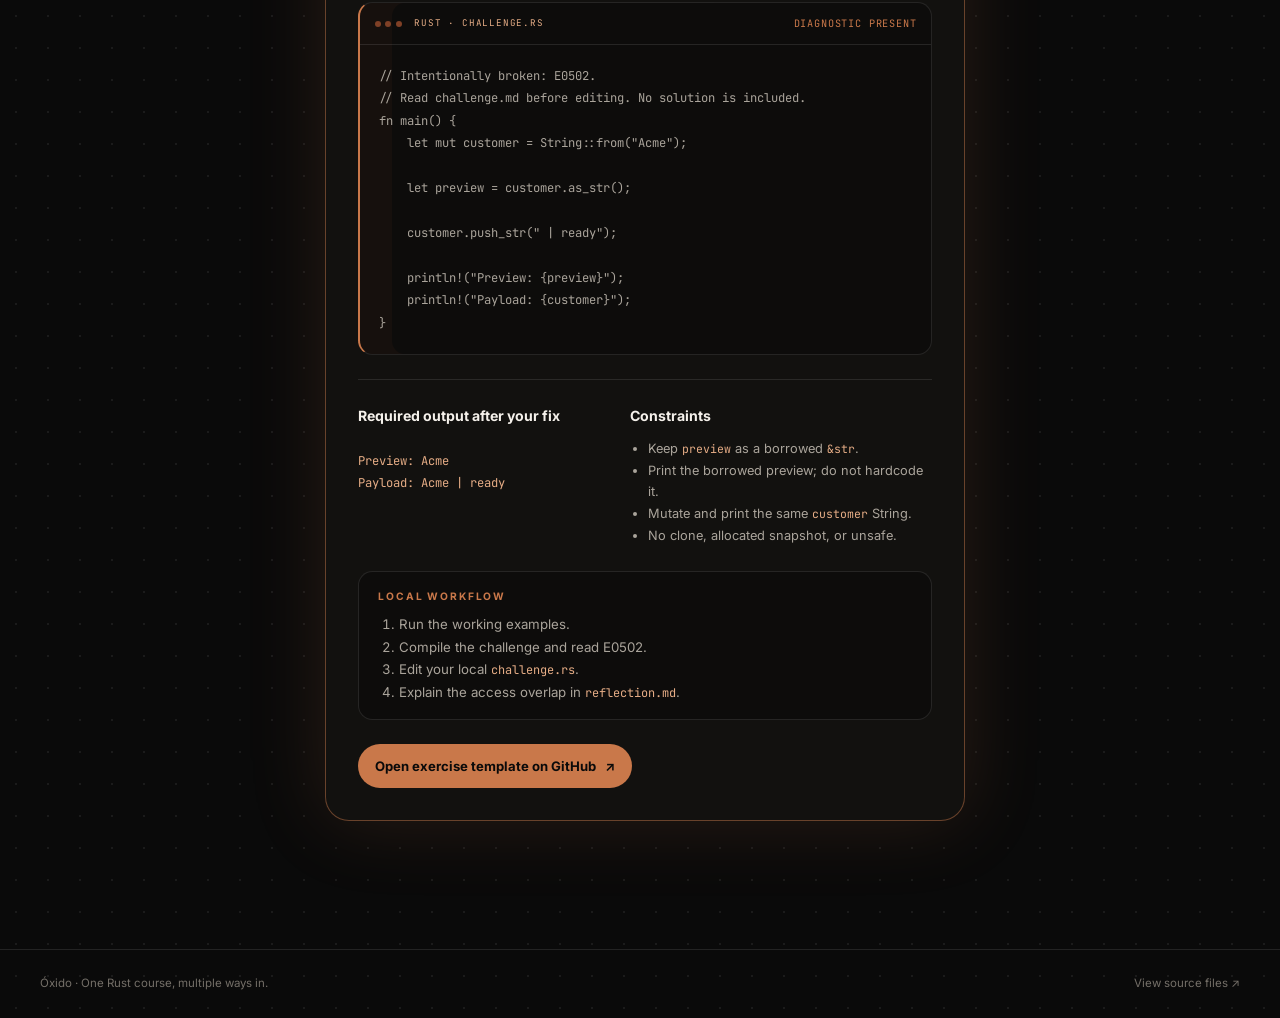
==== commit 8113510d: "Fix adaptive language references" ====
--- a/docs/index.html
+++ b/docs/index.html
@@ -11,7 +11,7 @@
   <link href="https://fonts.googleapis.com/css2?family=Inter:wght@400;500;600;700&amp;family=JetBrains+Mono:wght@400;500;600&amp;family=Playfair+Display:ital,wght@0,600;1,500;1,600&amp;display=swap" rel="stylesheet">
   <link rel="stylesheet" href="assets/styles.css">
   <script src="assets/app.js" defer></script>
-  <script src="assets/profile.js" defer></script>
+  <script src="assets/profile.js?v=2" defer></script>
 </head>
 <body data-course-page>
   <a class="skip-link" href="#lesson">Skip to lesson</a>
@@ -132,7 +132,7 @@
           <p class="eyebrow">01 · Orientation</p>
           <h2>Read your first Rust program</h2>
         </header>
-        <p>Rust uses a few symbols that Python usually hides. Learn these first; the rest of the module will stop looking mysterious.</p>
+        <p id="orientation-bridge-copy">Rust uses a few symbols that Python usually hides. Learn these first; the rest of the module will stop looking mysterious.</p>
 
         <article class="code-card wide">
           <header><span>Rust</span><code>hello.rs</code><button type="button" data-copy aria-label="Copy first Rust program">Copy</button></header>
@@ -146,13 +146,13 @@
 
         <div class="table-wrap">
           <table>
-            <thead><tr><th>Rust</th><th>Meaning</th><th>Python bridge</th></tr></thead>
+            <thead><tr><th>Rust</th><th>Meaning</th><th id="bridge-column-heading">Python bridge</th></tr></thead>
             <tbody>
-              <tr><td data-label="Rust"><code>fn</code></td><td data-label="Meaning">Defines a function</td><td data-label="Python"><code>def</code></td></tr>
-              <tr><td data-label="Rust"><code>let</code></td><td data-label="Meaning">Creates a variable binding</td><td data-label="Python">Assignment creates a name</td></tr>
-              <tr><td data-label="Rust"><code>println!</code></td><td data-label="Meaning">Prints a line; <code>!</code> marks a macro</td><td data-label="Python"><code>print()</code></td></tr>
-              <tr><td data-label="Rust"><code>;</code></td><td data-label="Meaning">Ends a statement</td><td data-label="Python">Usually a newline</td></tr>
-              <tr><td data-label="Rust"><code>{ ... }</code></td><td data-label="Meaning">Creates a block and scope</td><td data-label="Python">Indentation creates a block</td></tr>
+              <tr><td data-label="Rust"><code>fn</code></td><td data-label="Meaning">Defines a function</td><td data-label="Python" data-bridge-glossary="function">def</td></tr>
+              <tr><td data-label="Rust"><code>let</code></td><td data-label="Meaning">Creates a variable binding</td><td data-label="Python" data-bridge-glossary="binding">Assignment creates a name</td></tr>
+              <tr><td data-label="Rust"><code>println!</code></td><td data-label="Meaning">Prints a line; <code>!</code> marks a macro</td><td data-label="Python" data-bridge-glossary="print">print()</td></tr>
+              <tr><td data-label="Rust"><code>;</code></td><td data-label="Meaning">Ends a statement</td><td data-label="Python" data-bridge-glossary="semicolon">Usually a newline</td></tr>
+              <tr><td data-label="Rust"><code>{ ... }</code></td><td data-label="Meaning">Creates a block and scope</td><td data-label="Python" data-bridge-glossary="block">Indentation creates a block</td></tr>
             </tbody>
           </table>
         </div>
@@ -208,7 +208,7 @@
           <p class="eyebrow">03 · Everyday text</p>
           <h2>Strings, associated functions, and methods</h2>
         </header>
-        <p>Python has one everyday string type. In Rust, <code>String</code> owns growable text while <code>&amp;str</code> is a borrowed view of text.</p>
+        <p id="strings-bridge-copy">Python has one everyday string type. In Rust, <code>String</code> owns growable text while <code>&amp;str</code> is a borrowed view of text.</p>
 
         <article class="code-card wide">
           <header><span>Rust</span><code>strings.rs</code><button type="button" data-copy aria-label="Copy String example">Copy</button></header>
@@ -243,7 +243,7 @@
           <p class="eyebrow">04 · Collections</p>
           <h2><code>Vec&lt;T&gt;</code> is a growable typed sequence</h2>
         </header>
-        <p>A vector resembles a Python list, but every element has the same type. The <code>vec!</code> macro creates one conveniently.</p>
+        <p id="vectors-bridge-copy">A vector resembles a Python list, but every element has the same type. The <code>vec!</code> macro creates one conveniently.</p>
 
         <div class="code-pair">
           <article class="code-card">
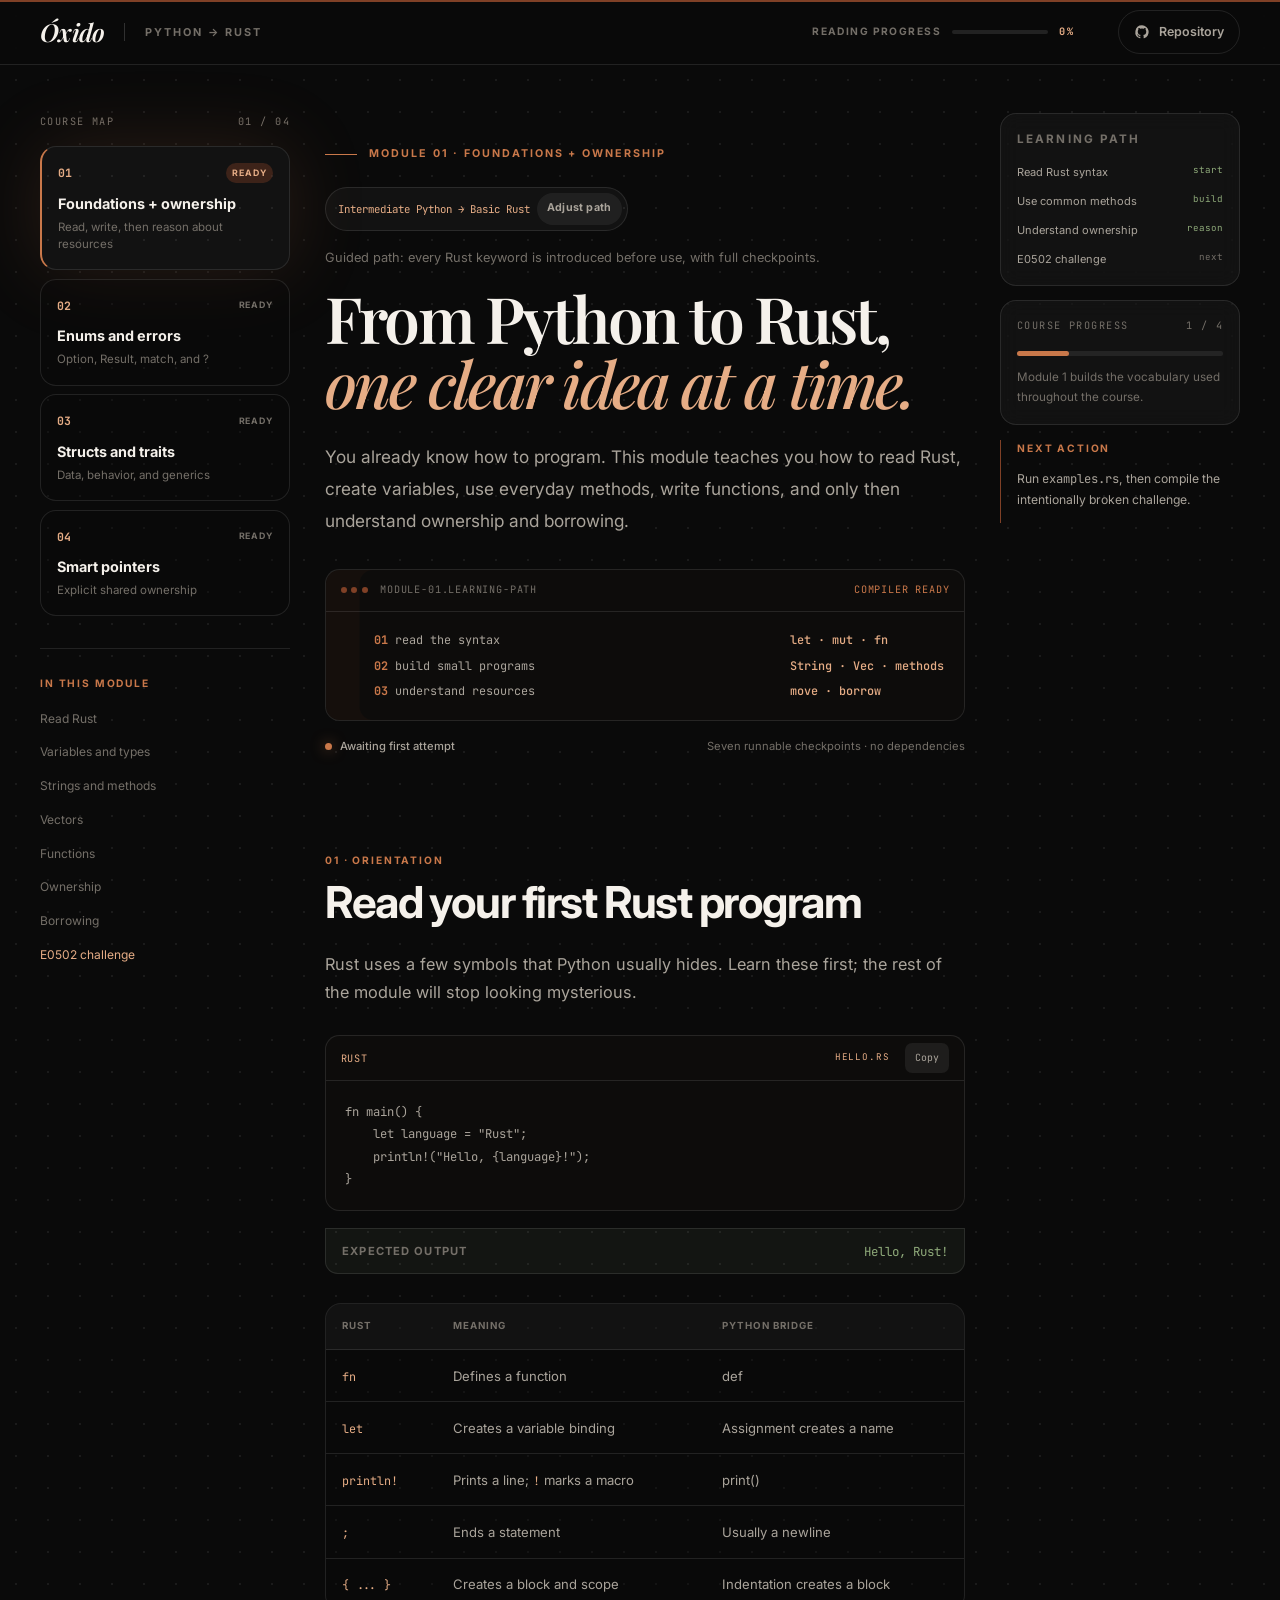
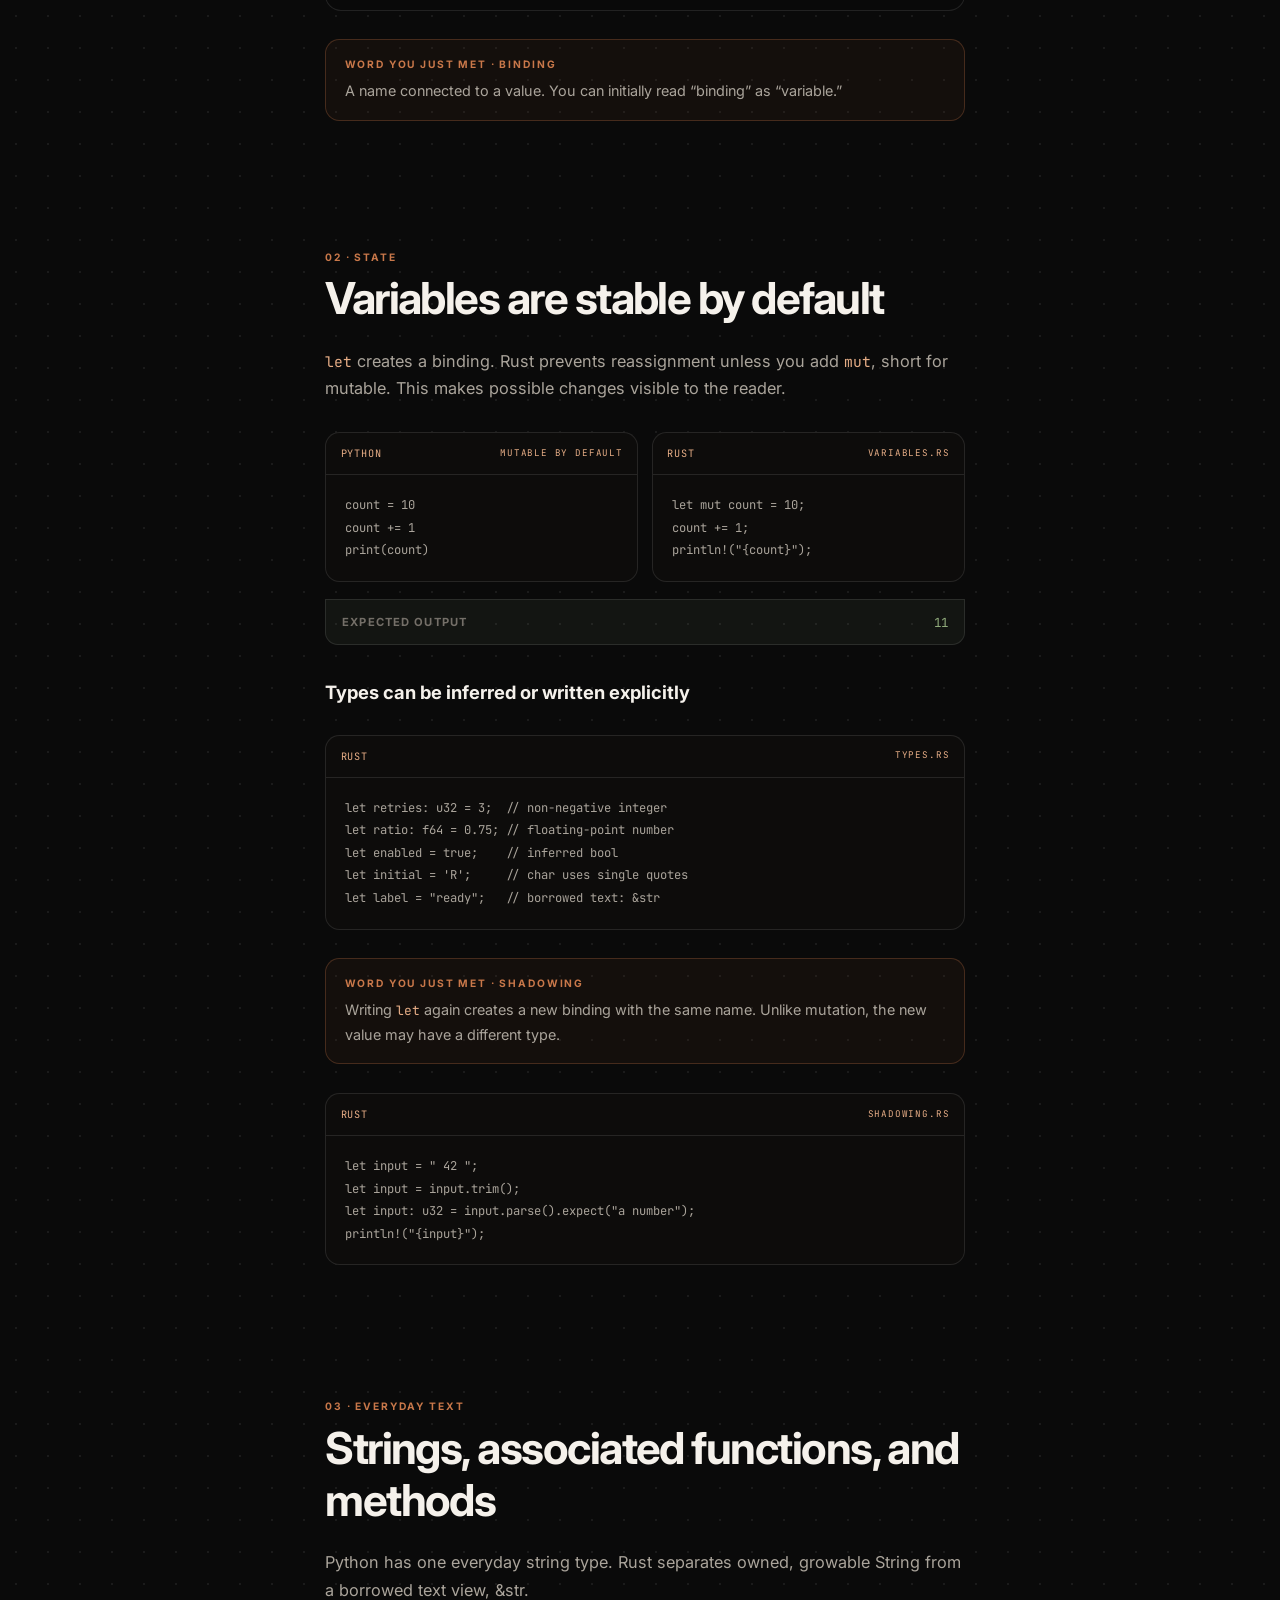
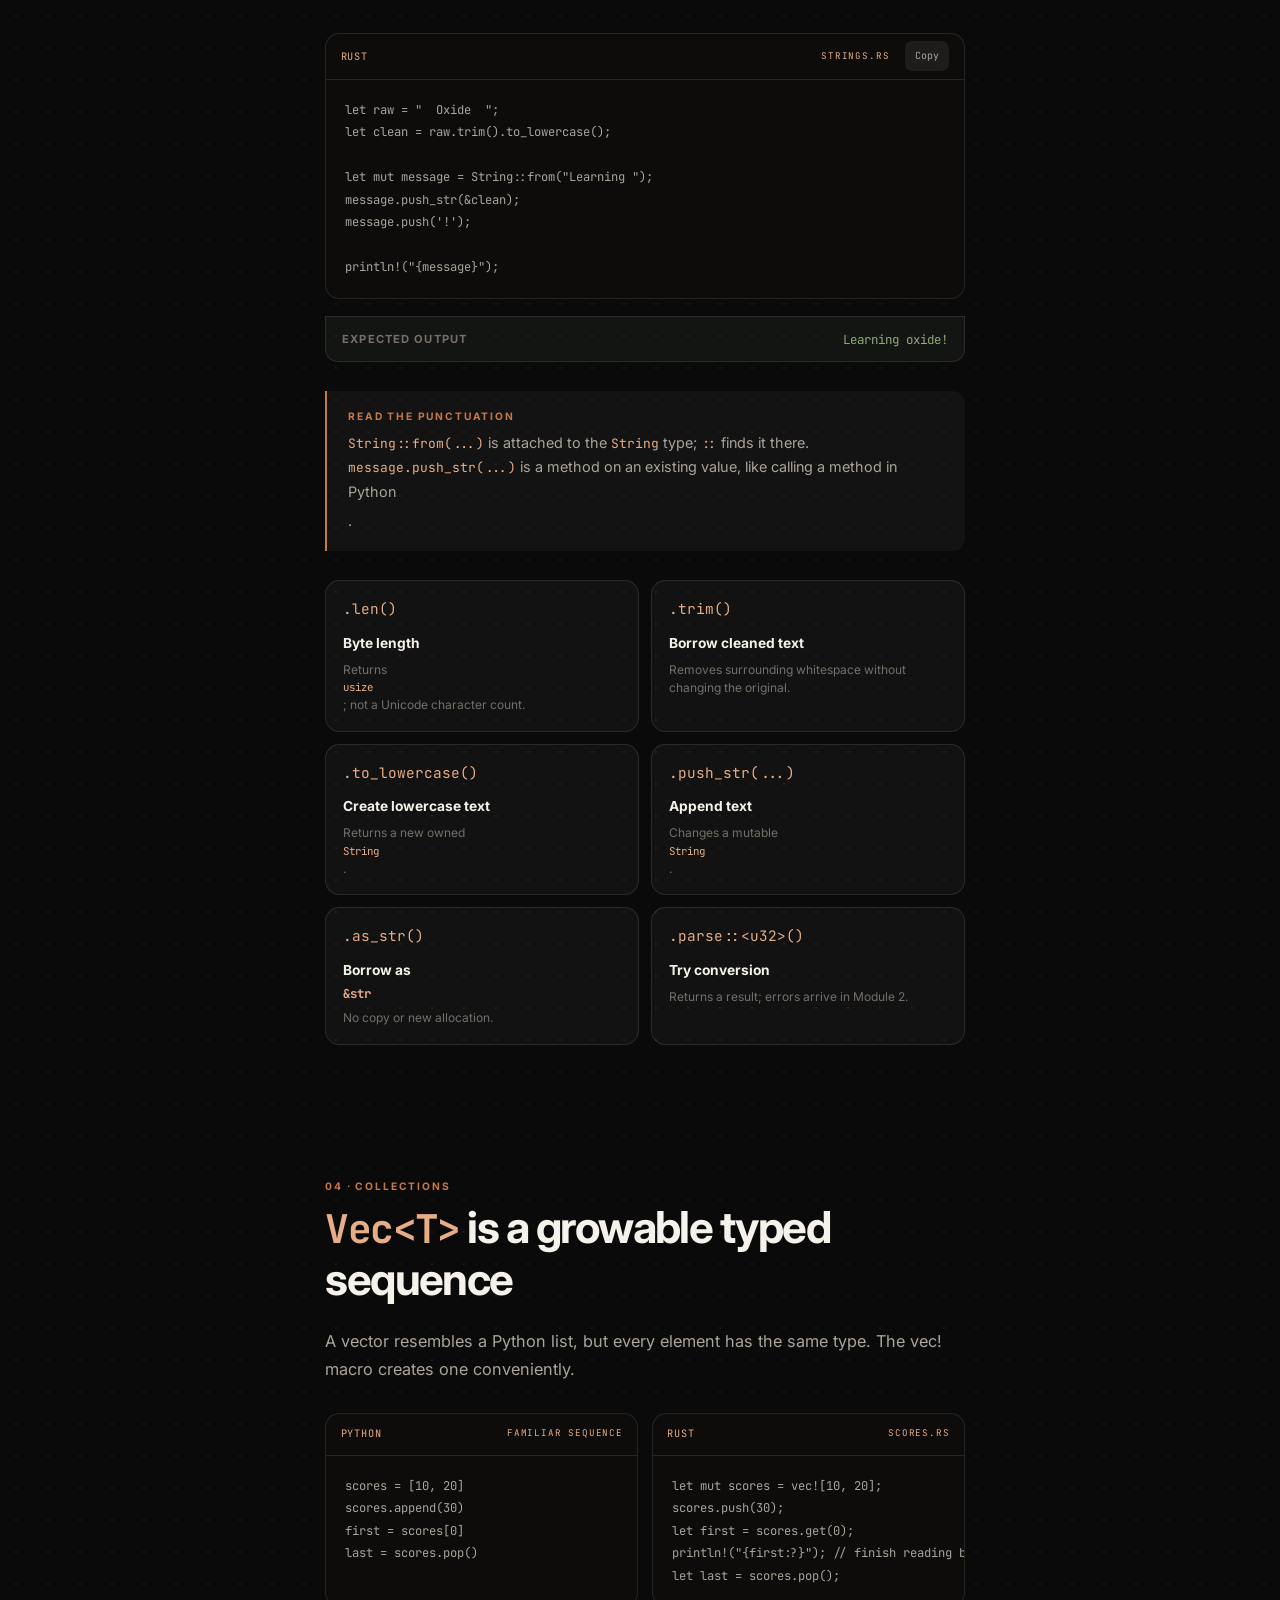
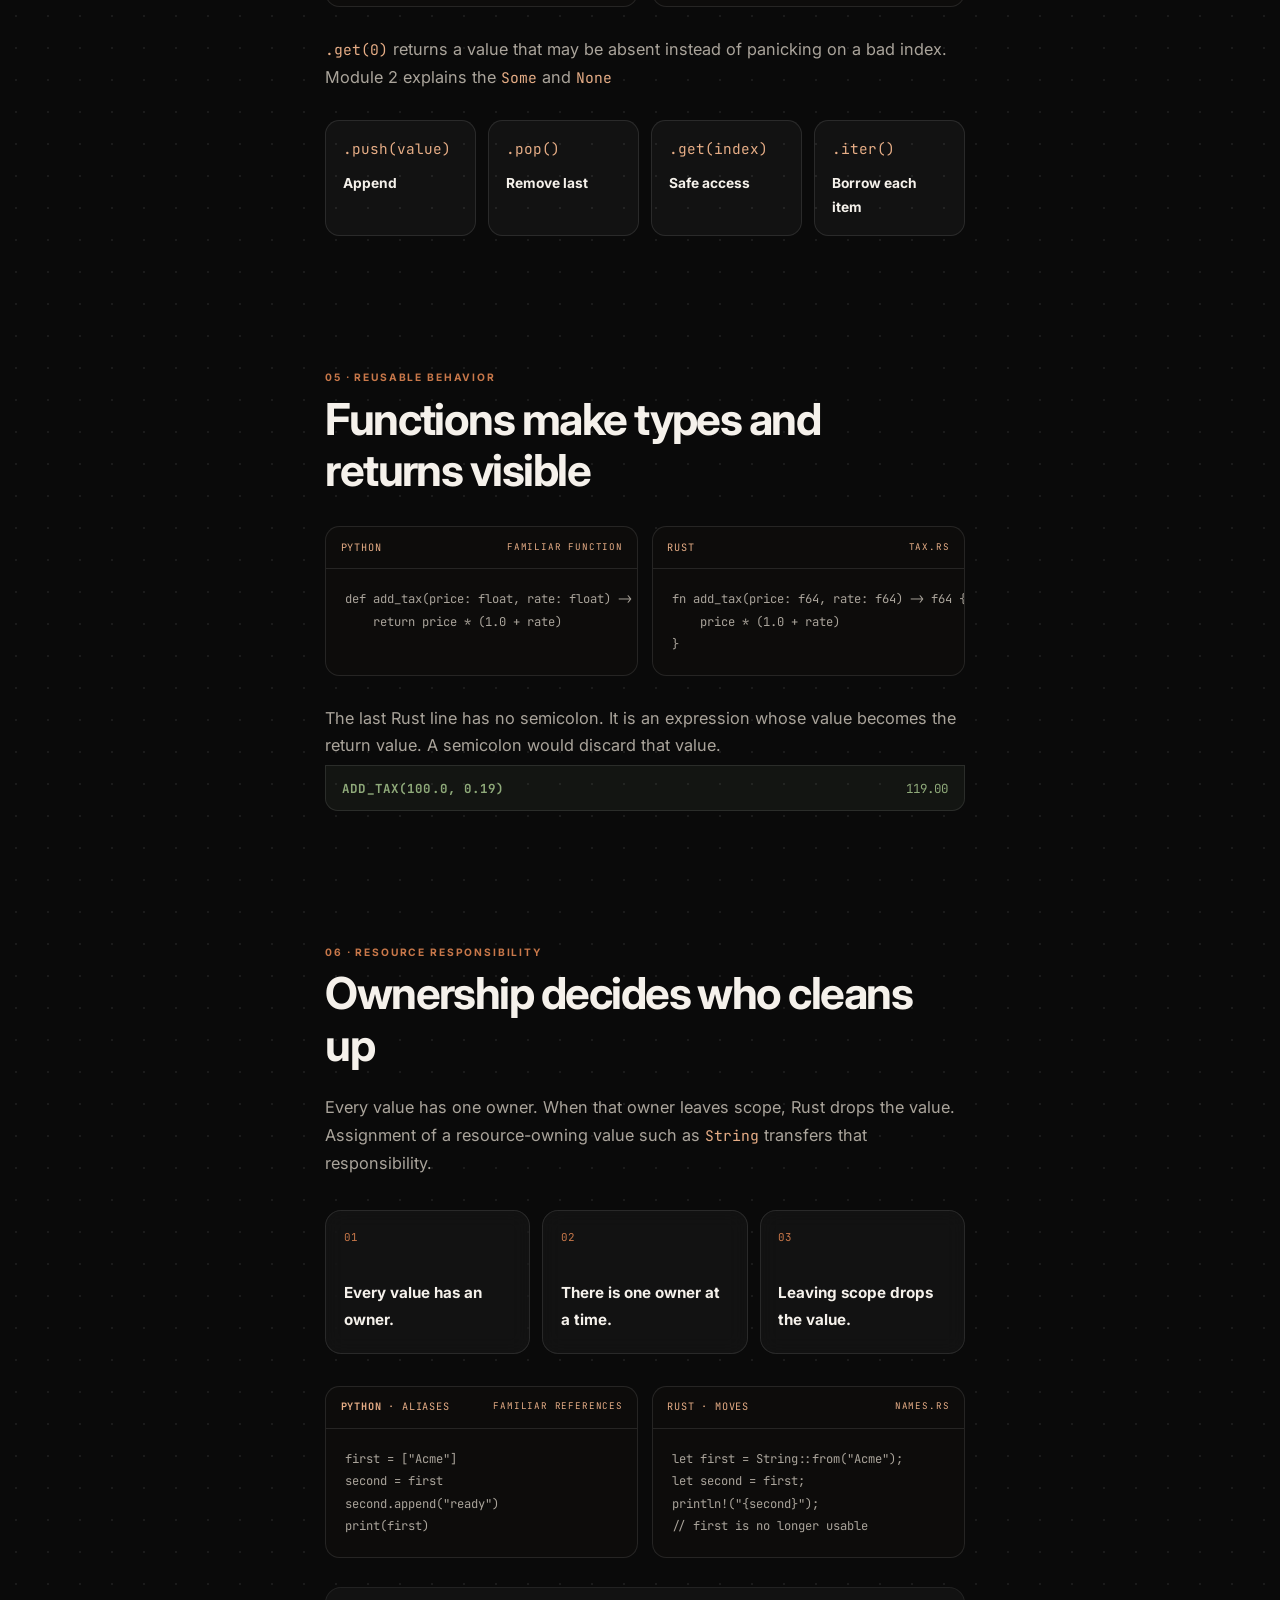
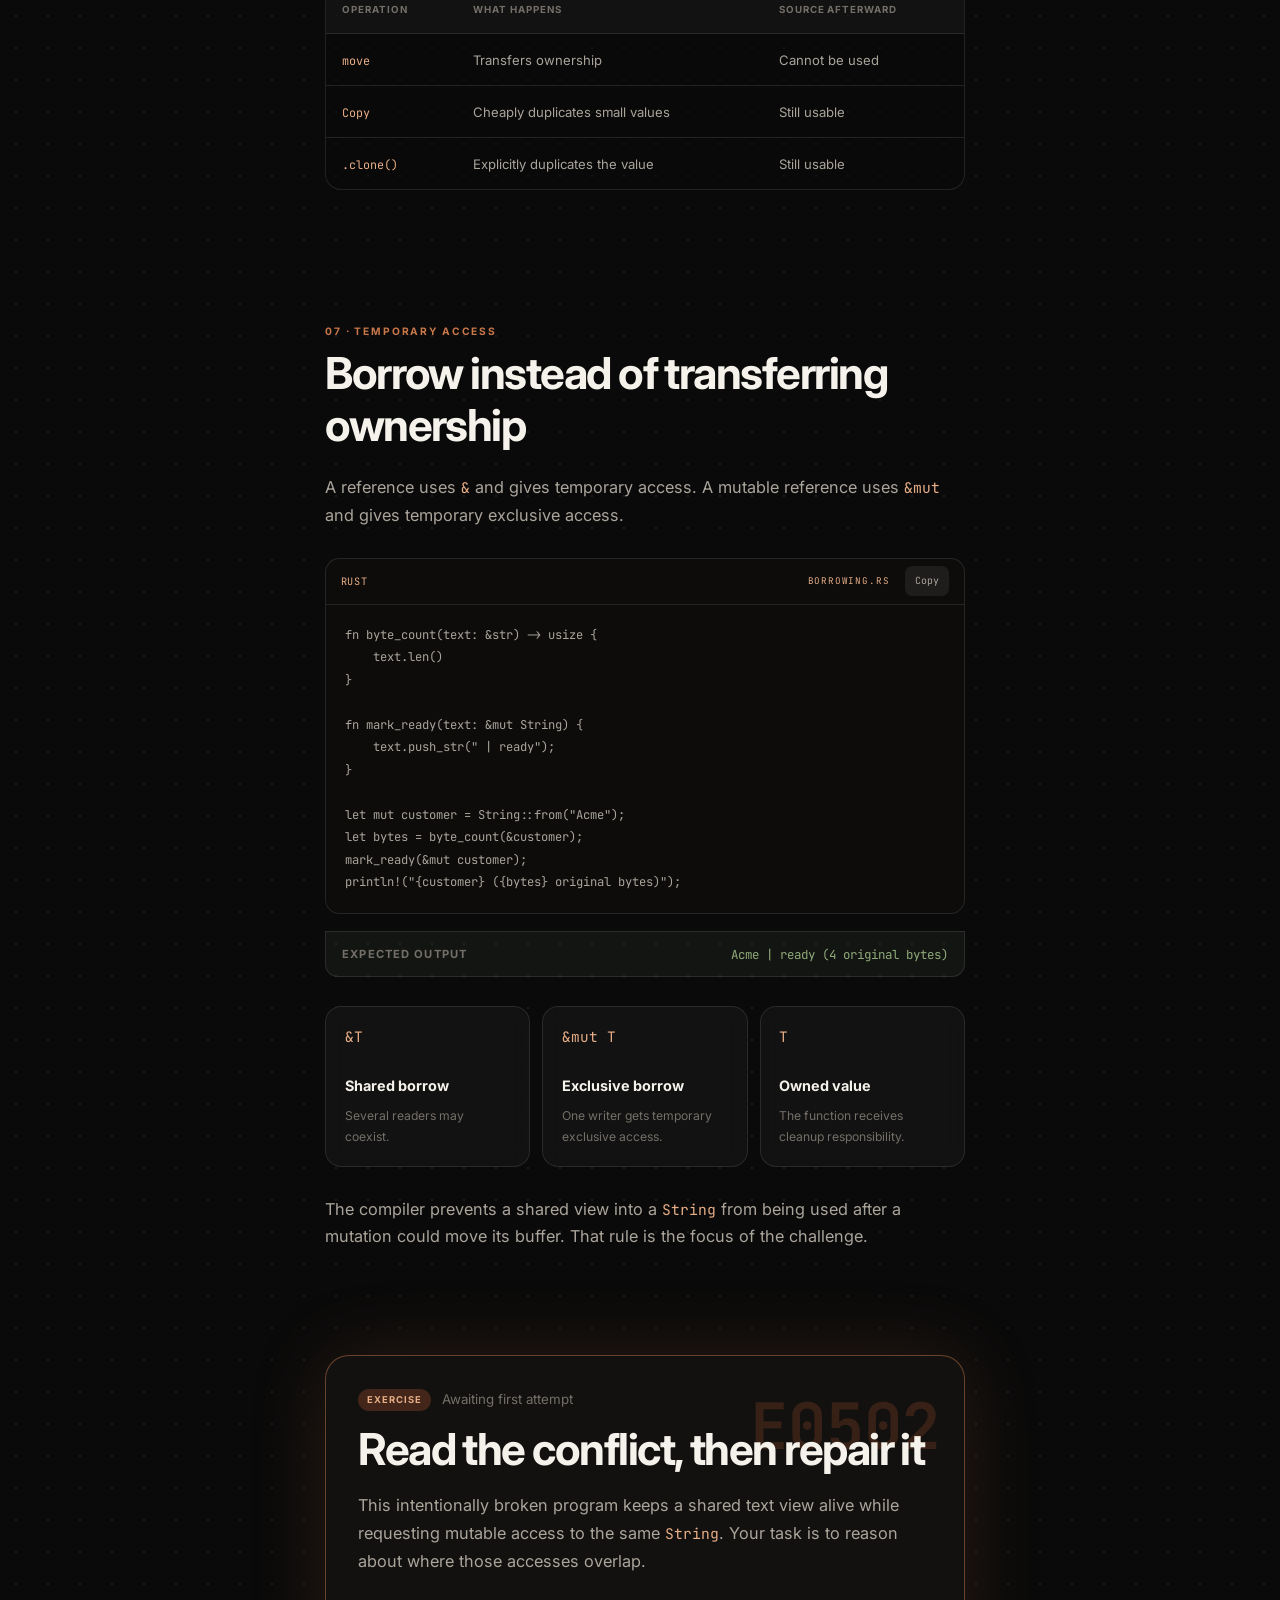
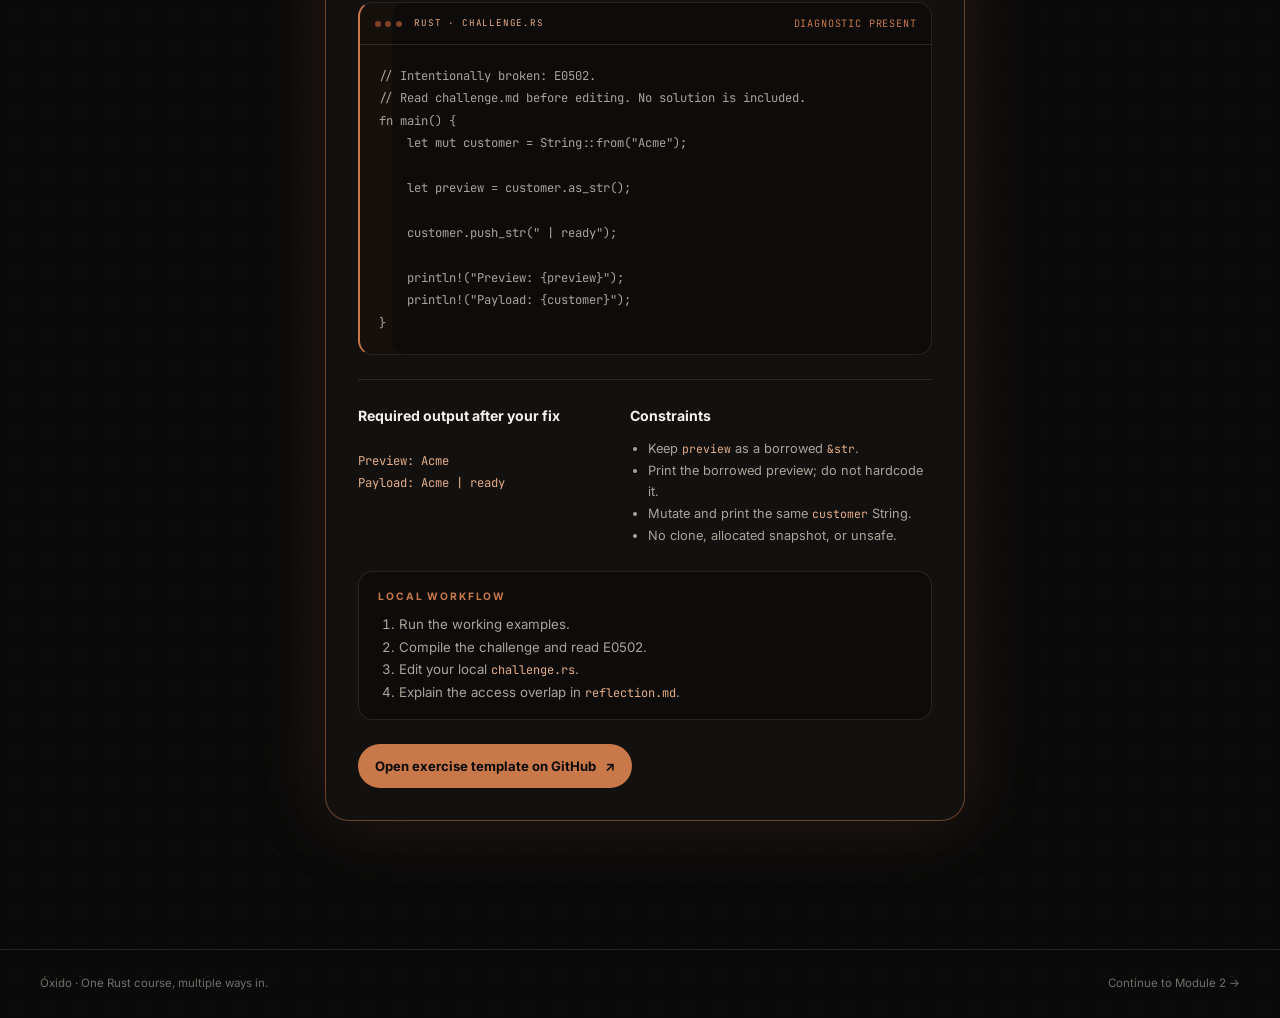
==== commit 64cbe13d: "Build adaptive Rust modules 2 through 4" ====
--- a/docs/index.html
+++ b/docs/index.html
@@ -11,9 +11,9 @@
   <link href="https://fonts.googleapis.com/css2?family=Inter:wght@400;500;600;700&amp;family=JetBrains+Mono:wght@400;500;600&amp;family=Playfair+Display:ital,wght@0,600;1,500;1,600&amp;display=swap" rel="stylesheet">
   <link rel="stylesheet" href="assets/styles.css">
   <script src="assets/app.js" defer></script>
-  <script src="assets/profile.js?v=2" defer></script>
+  <script src="assets/profile.js?v=3" defer></script>
 </head>
-<body data-course-page>
+<body data-course-page data-builder-href="../">
   <a class="skip-link" href="#lesson">Skip to lesson</a>
   <div class="reading-progress" aria-hidden="true"><span id="reading-progress-bar"></span></div>
 
@@ -35,6 +35,7 @@
             <a href="#ownership">Ownership</a>
             <a href="#borrowing">Borrowing</a>
             <a href="#challenge">E0502 challenge</a>
+            <a data-module-link href="modules/02/">Next: Module 2 <span aria-hidden="true">→</span></a>
           </nav>
         </details>
 
@@ -66,21 +67,21 @@
             <strong>Foundations + ownership</strong>
             <span>Read, write, then reason about resources</span>
           </a>
-          <div class="module-card upcoming">
-            <span class="module-meta"><b>02</b><small>Upcoming</small></span>
+          <a class="module-card" data-module-link href="modules/02/">
+            <span class="module-meta"><b>02</b><small>Ready</small></span>
             <strong>Enums and errors</strong>
             <span>Option, Result, match, and ?</span>
-          </div>
-          <div class="module-card upcoming">
-            <span class="module-meta"><b>03</b><small>Upcoming</small></span>
+          </a>
+          <a class="module-card" data-module-link href="modules/03/">
+            <span class="module-meta"><b>03</b><small>Ready</small></span>
             <strong>Structs and traits</strong>
             <span>Data, behavior, and generics</span>
-          </div>
-          <div class="module-card upcoming">
-            <span class="module-meta"><b>04</b><small>Upcoming</small></span>
+          </a>
+          <a class="module-card" data-module-link href="modules/04/">
+            <span class="module-meta"><b>04</b><small>Ready</small></span>
             <strong>Smart pointers</strong>
             <span>Explicit shared ownership</span>
-          </div>
+          </a>
         </nav>
 
         <nav class="outline" aria-label="Module 1 sections">
@@ -458,7 +459,7 @@
 
   <footer class="site-footer">
     <span>Óxido · One Rust course, multiple ways in.</span>
-    <a href="https://github.com/lfreirecastello/oxidando">View source files <span aria-hidden="true">↗</span></a>
+    <a data-module-link href="modules/02/">Continue to Module 2 <span aria-hidden="true">→</span></a>
   </footer>
 </body>
 </html>
--- a/docs/assets/styles.css
+++ b/docs/assets/styles.css
@@ -238,6 +238,10 @@
 [data-rust-level="advanced"] .level-intermediate,
 [data-rust-level="advanced"] .level-advanced { display: block; }
 [data-rust-level="advanced"] .level-advanced { border-color: rgba(201,120,74,.38); background: rgba(127,64,38,.1); }
+[data-language-panel] { display: none; }
+[data-bridge-language="python"] [data-language-panel="python"],
+[data-bridge-language="java"] [data-language-panel="java"],
+[data-bridge-language="javascript"] [data-language-panel="javascript"] { display: block; }
 
 .lesson-section { padding: 1rem 0 5.5rem; }
 .section-heading { margin-bottom: 1.4rem; }
@@ -347,6 +351,9 @@
 .context-card p { margin: .8rem 0 0; color: var(--faint); font-size: .73rem; }
 .course-progress { height: 5px; margin-top: 1rem; border-radius: 1rem; background: rgba(255,255,255,.08); }
 .course-progress span { display: block; width: 25%; height: 100%; border-radius: inherit; background: var(--copper); }
+.course-progress.progress-50 span { width: 50%; }
+.course-progress.progress-75 span { width: 75%; }
+.course-progress.progress-100 span { width: 100%; }
 .next-action { padding-left: 1rem; border-left: 1px solid var(--copper-deep); }
 .next-action .eyebrow { margin: 0; }
 .next-action p:last-child { color: var(--muted); font-size: .76rem; }
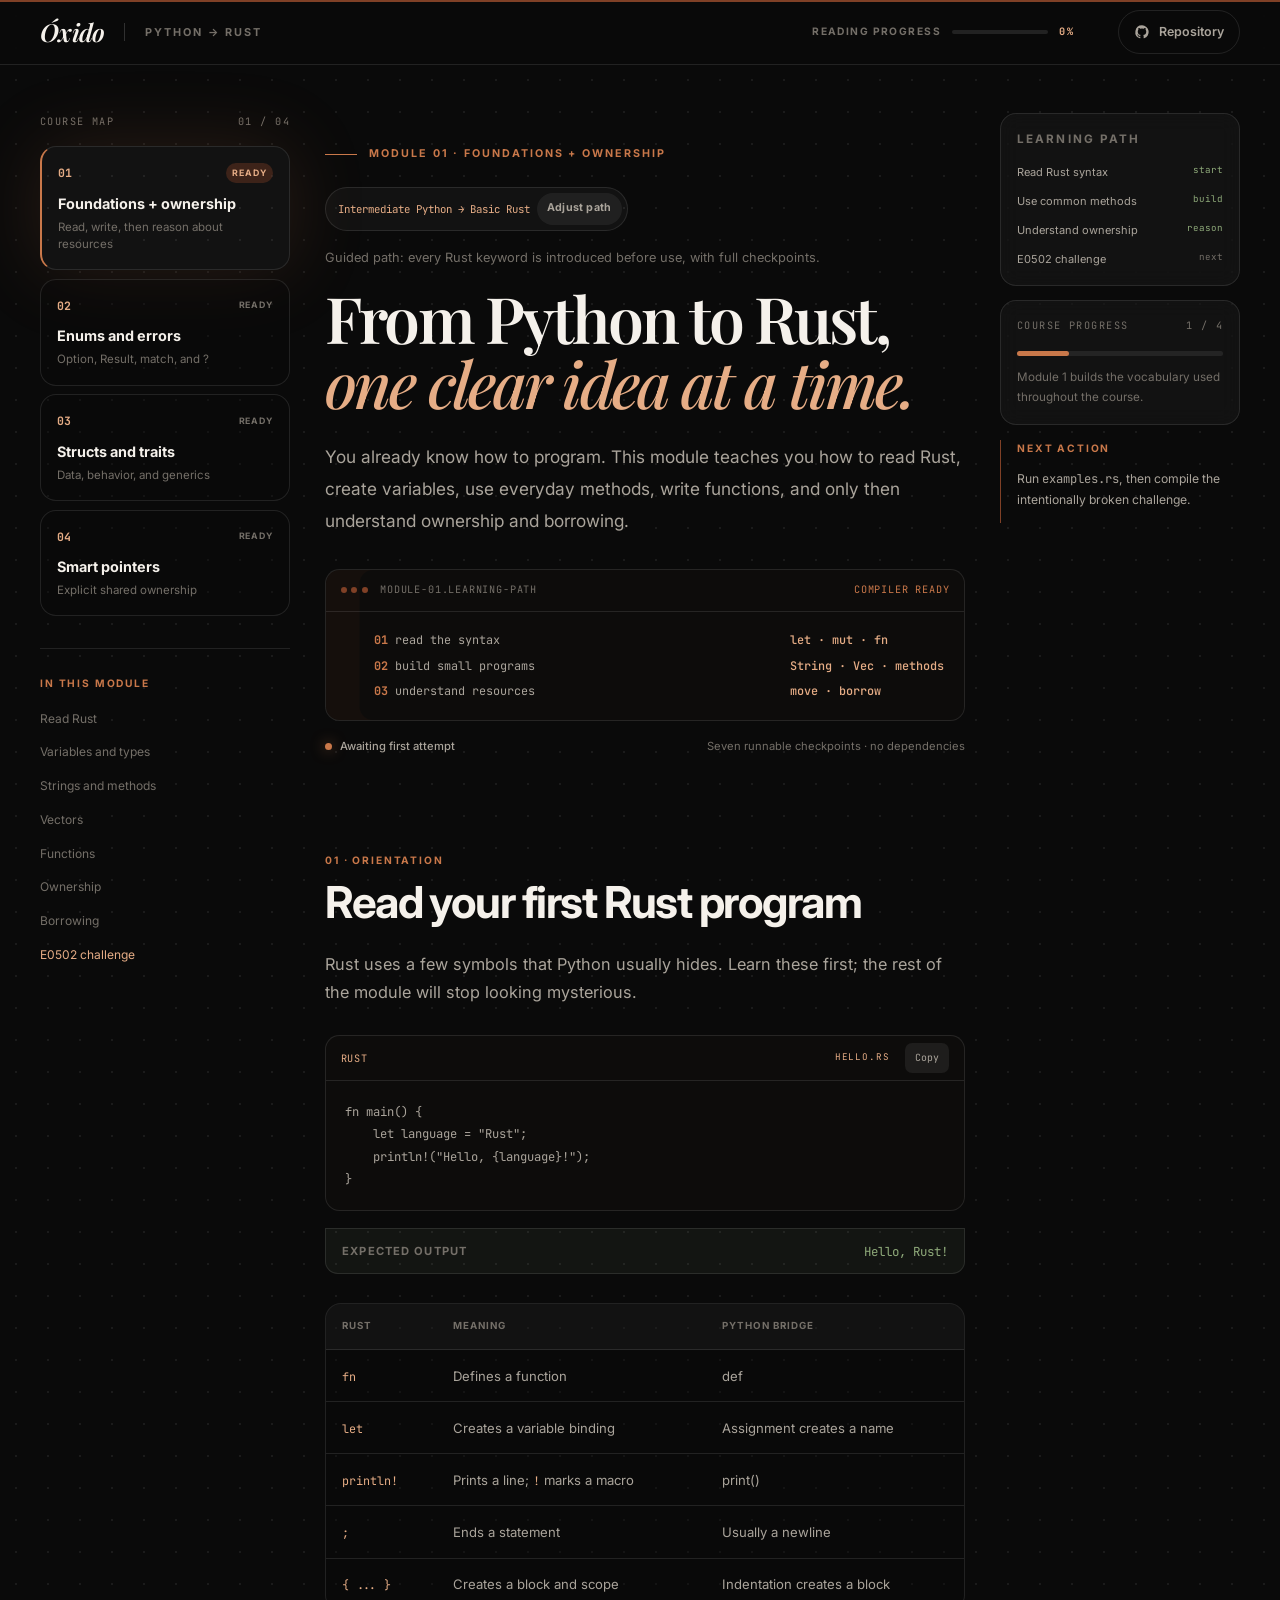
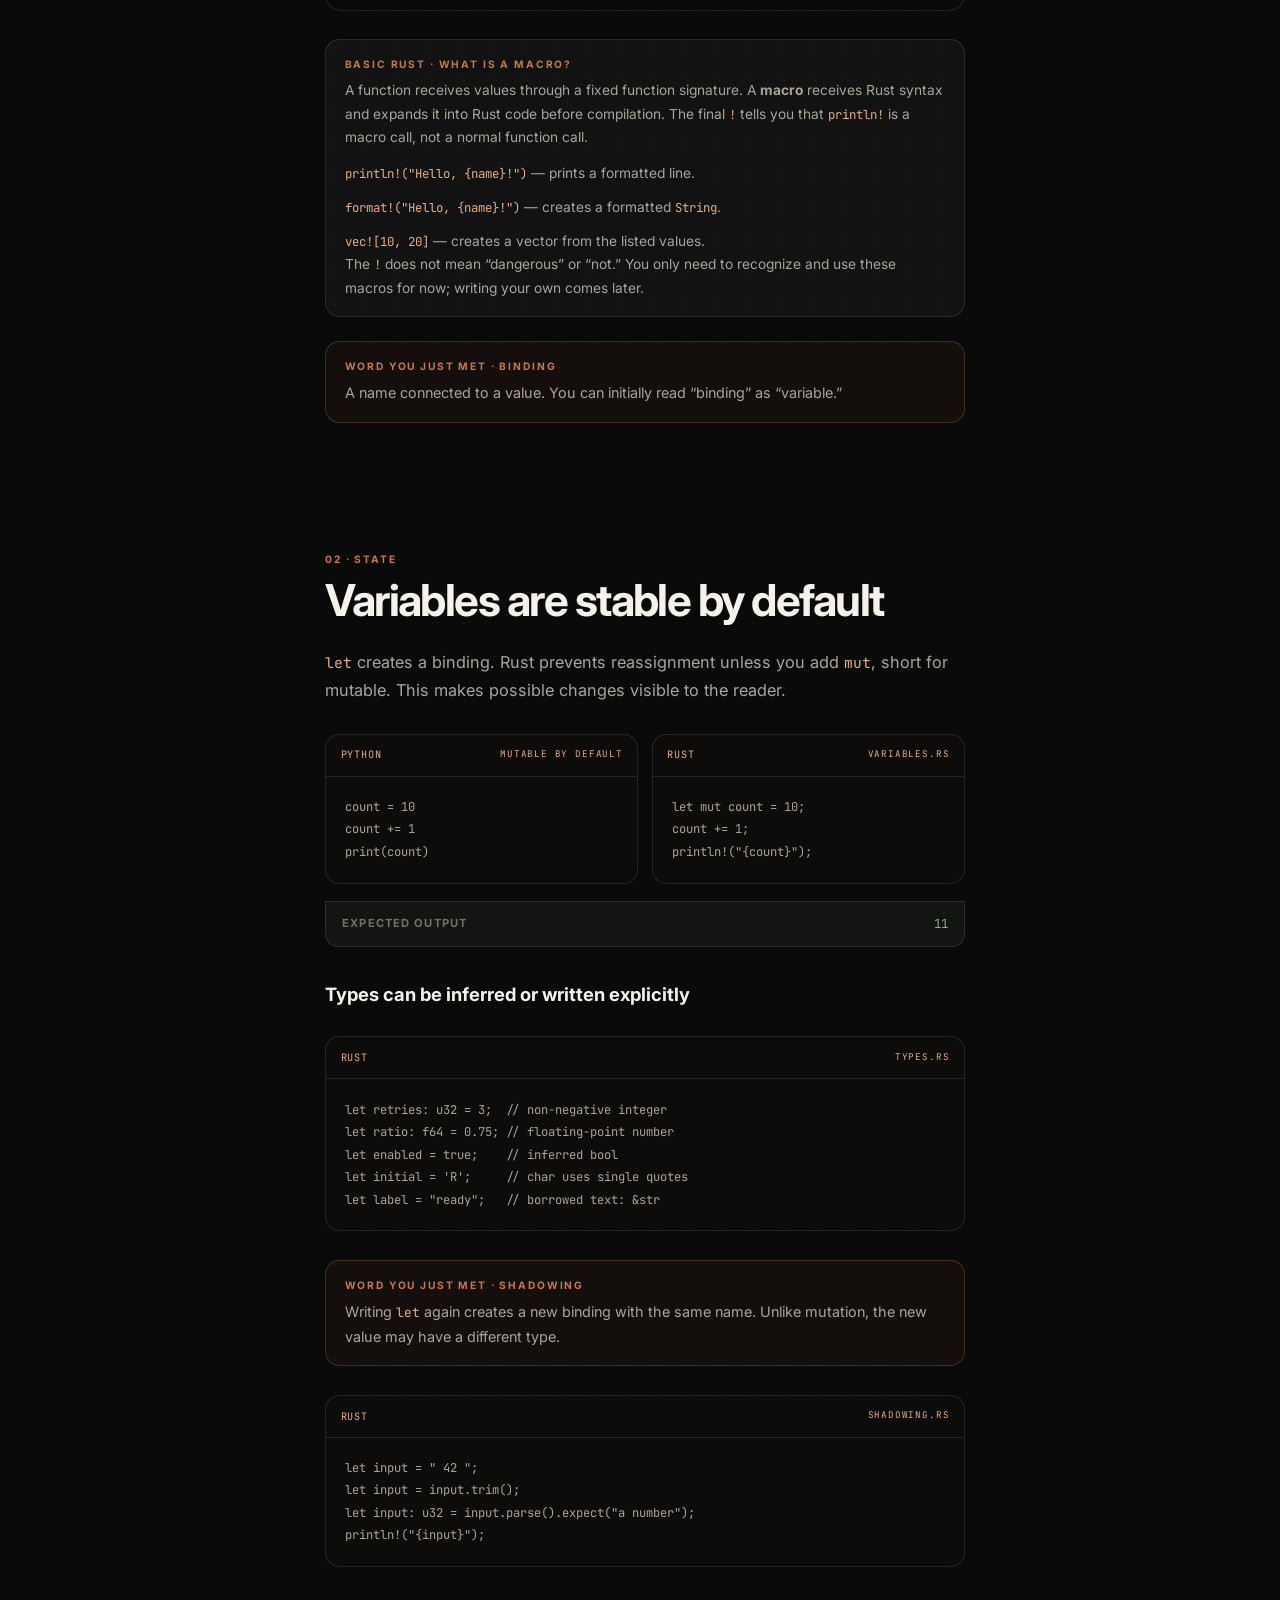
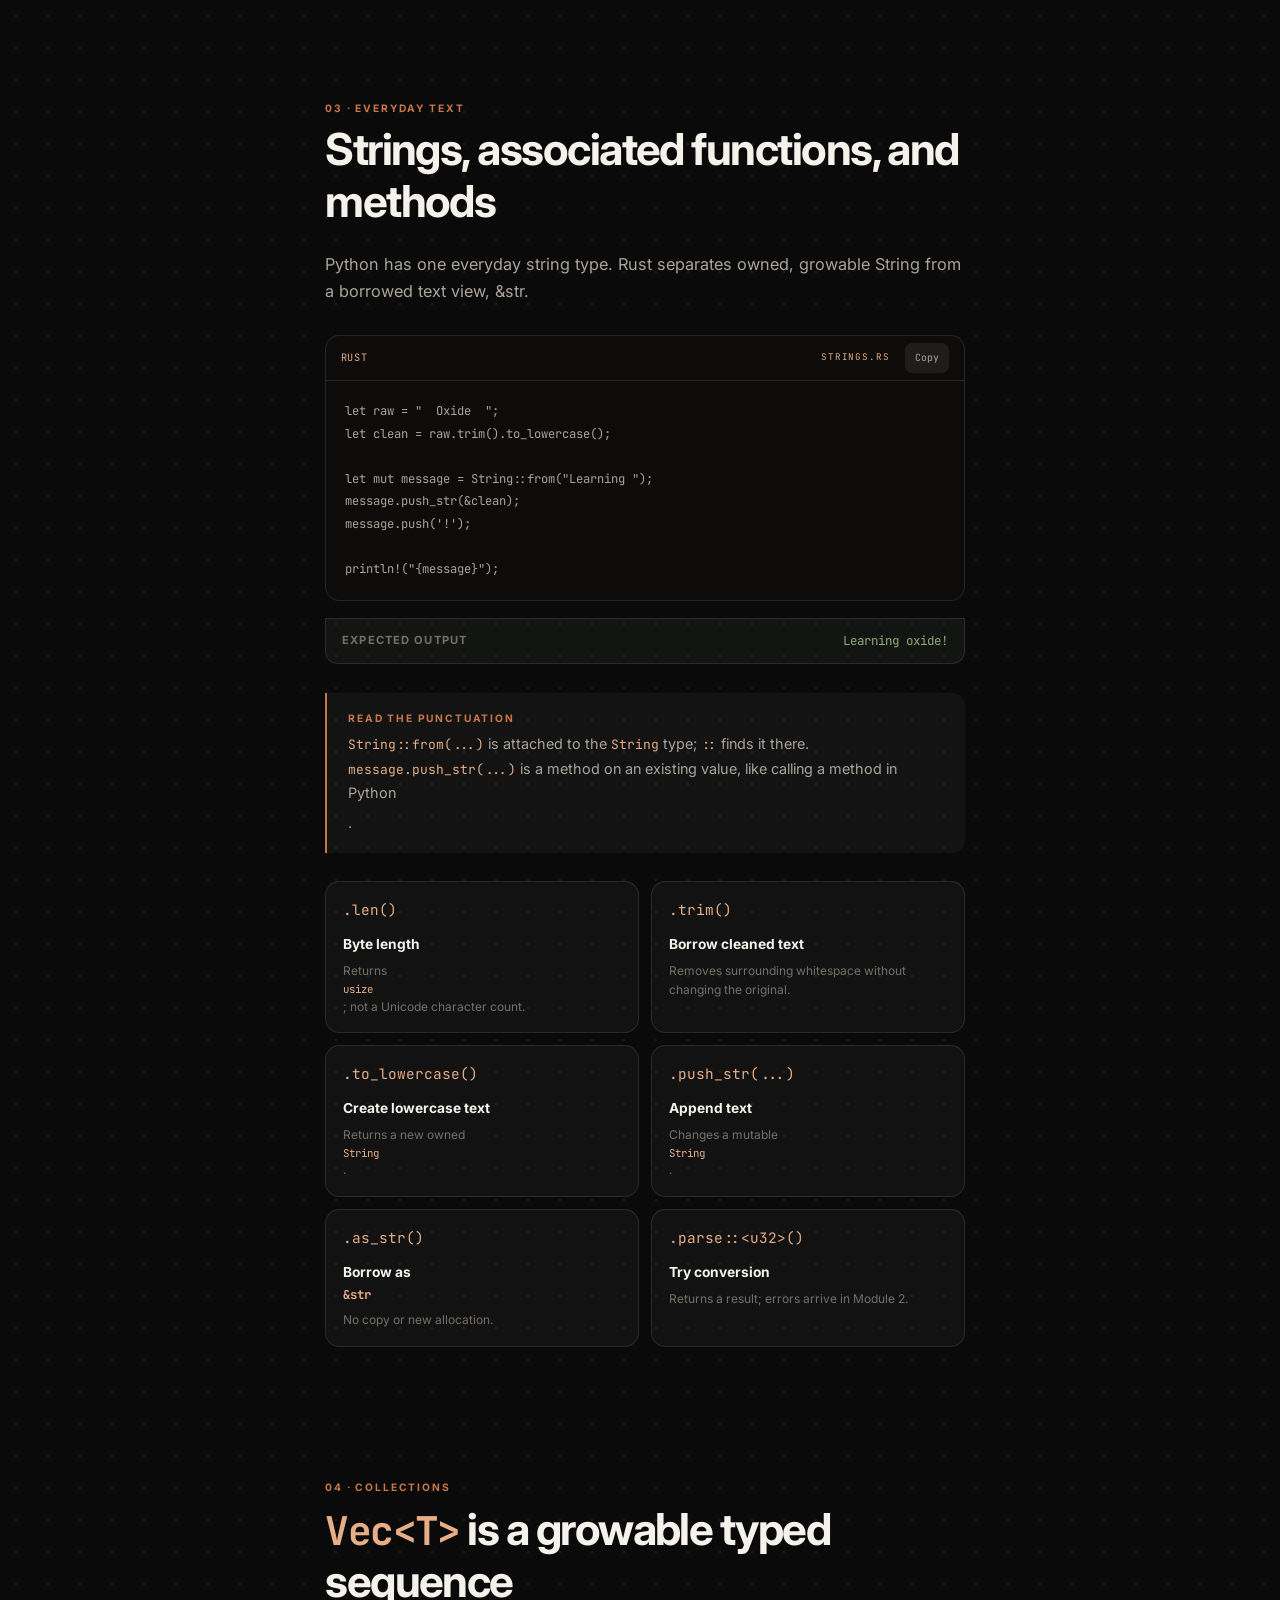
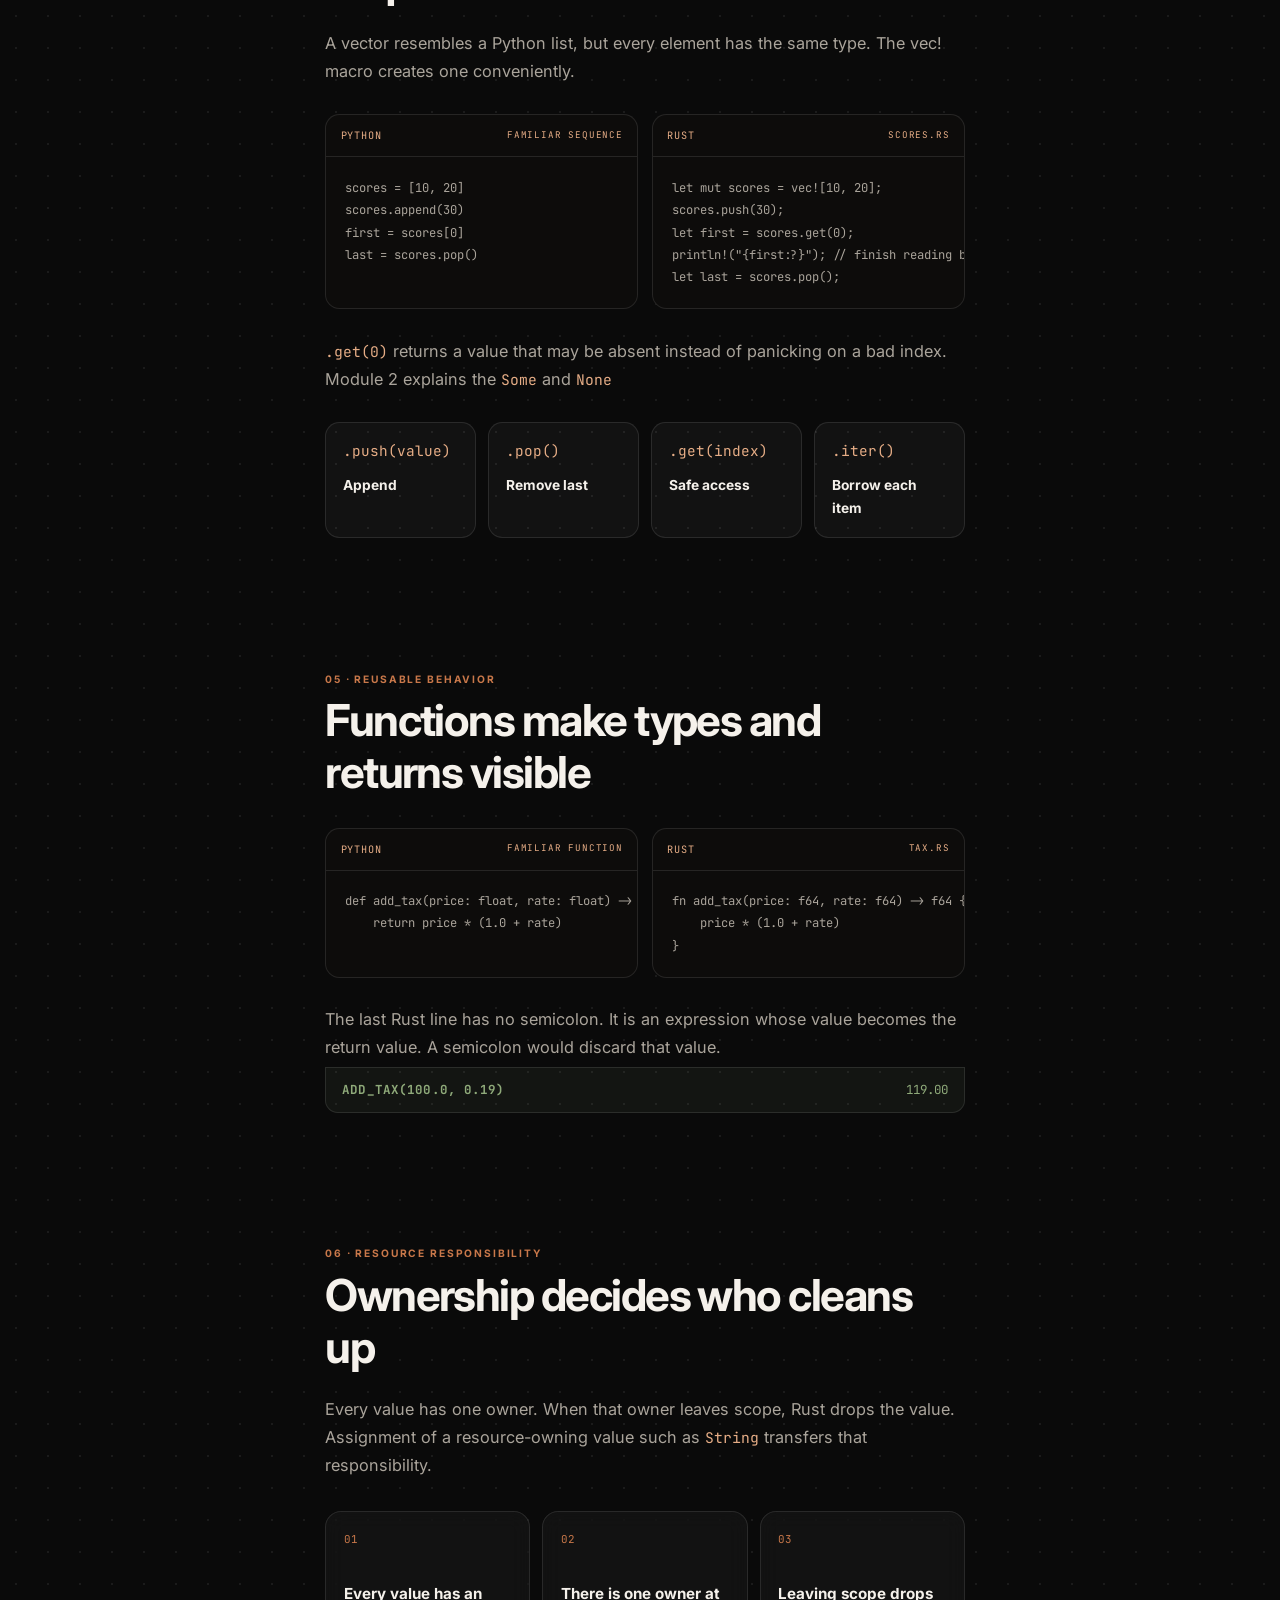
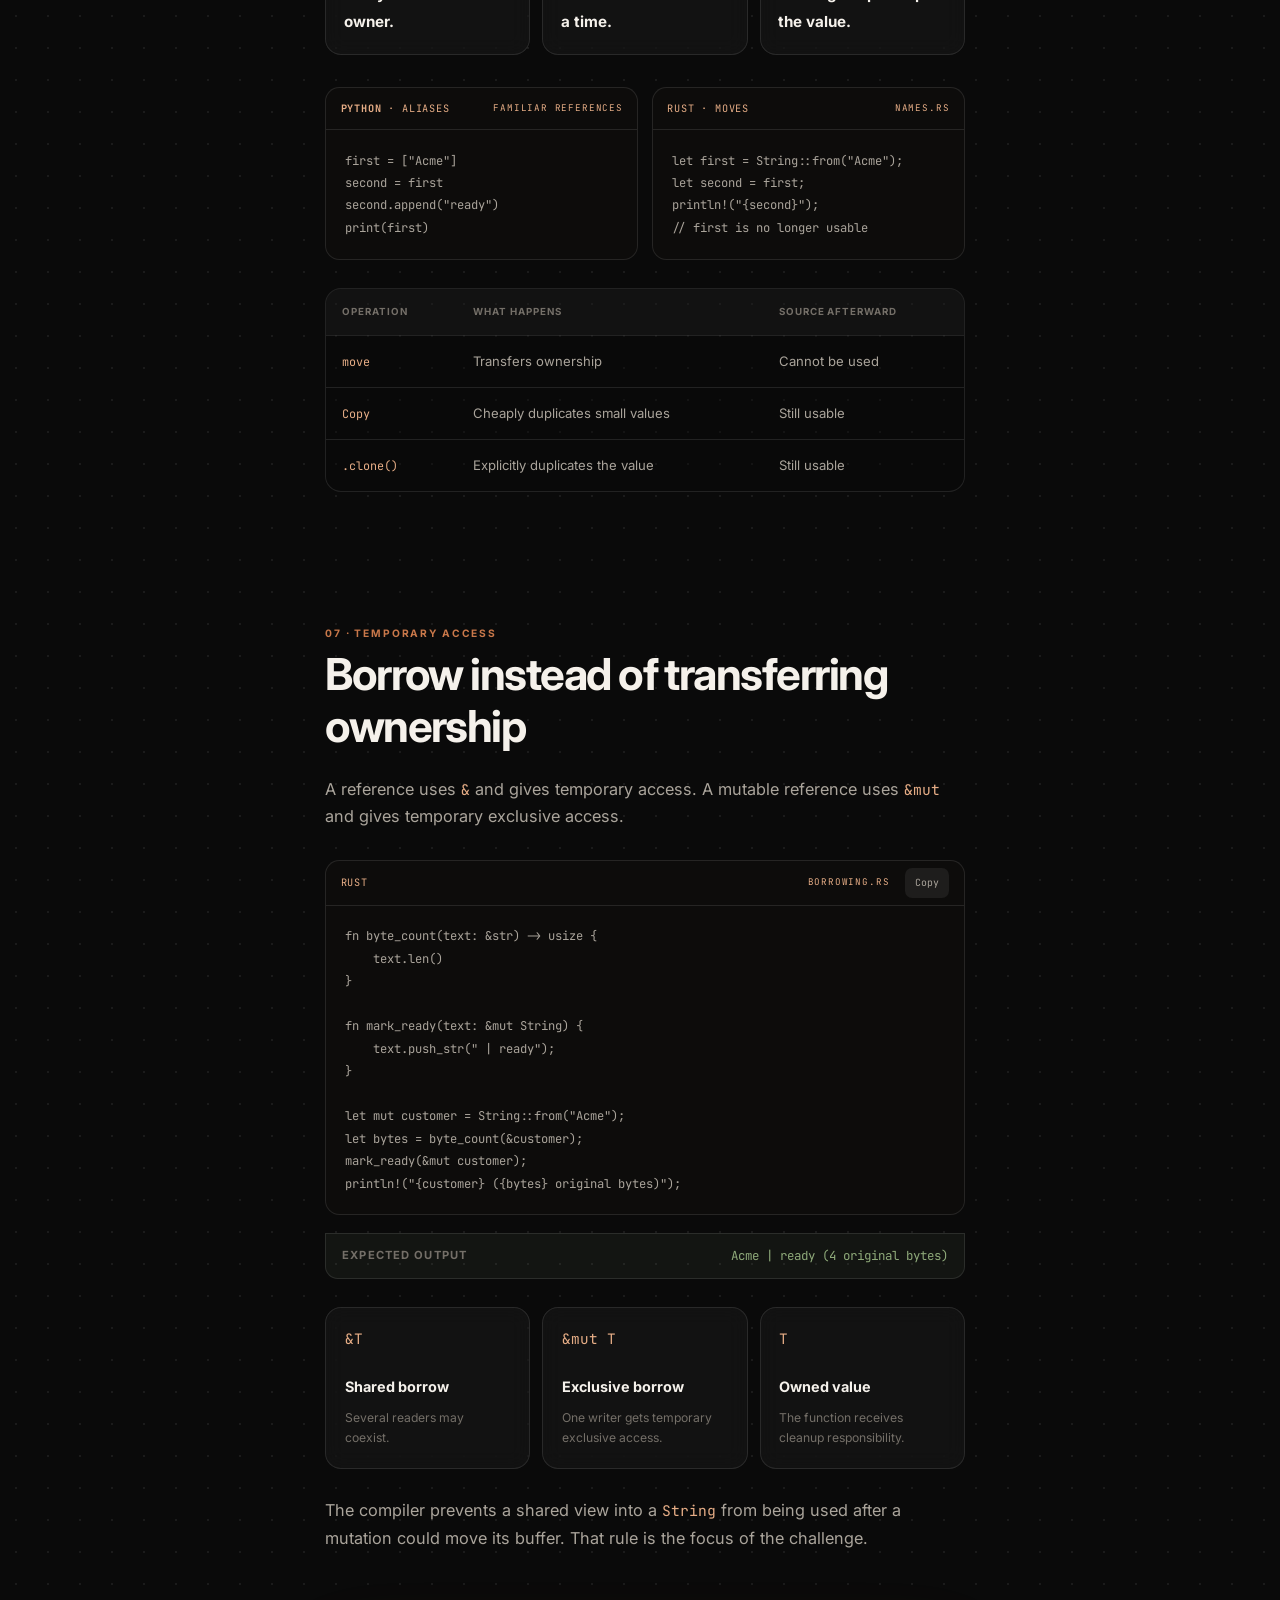
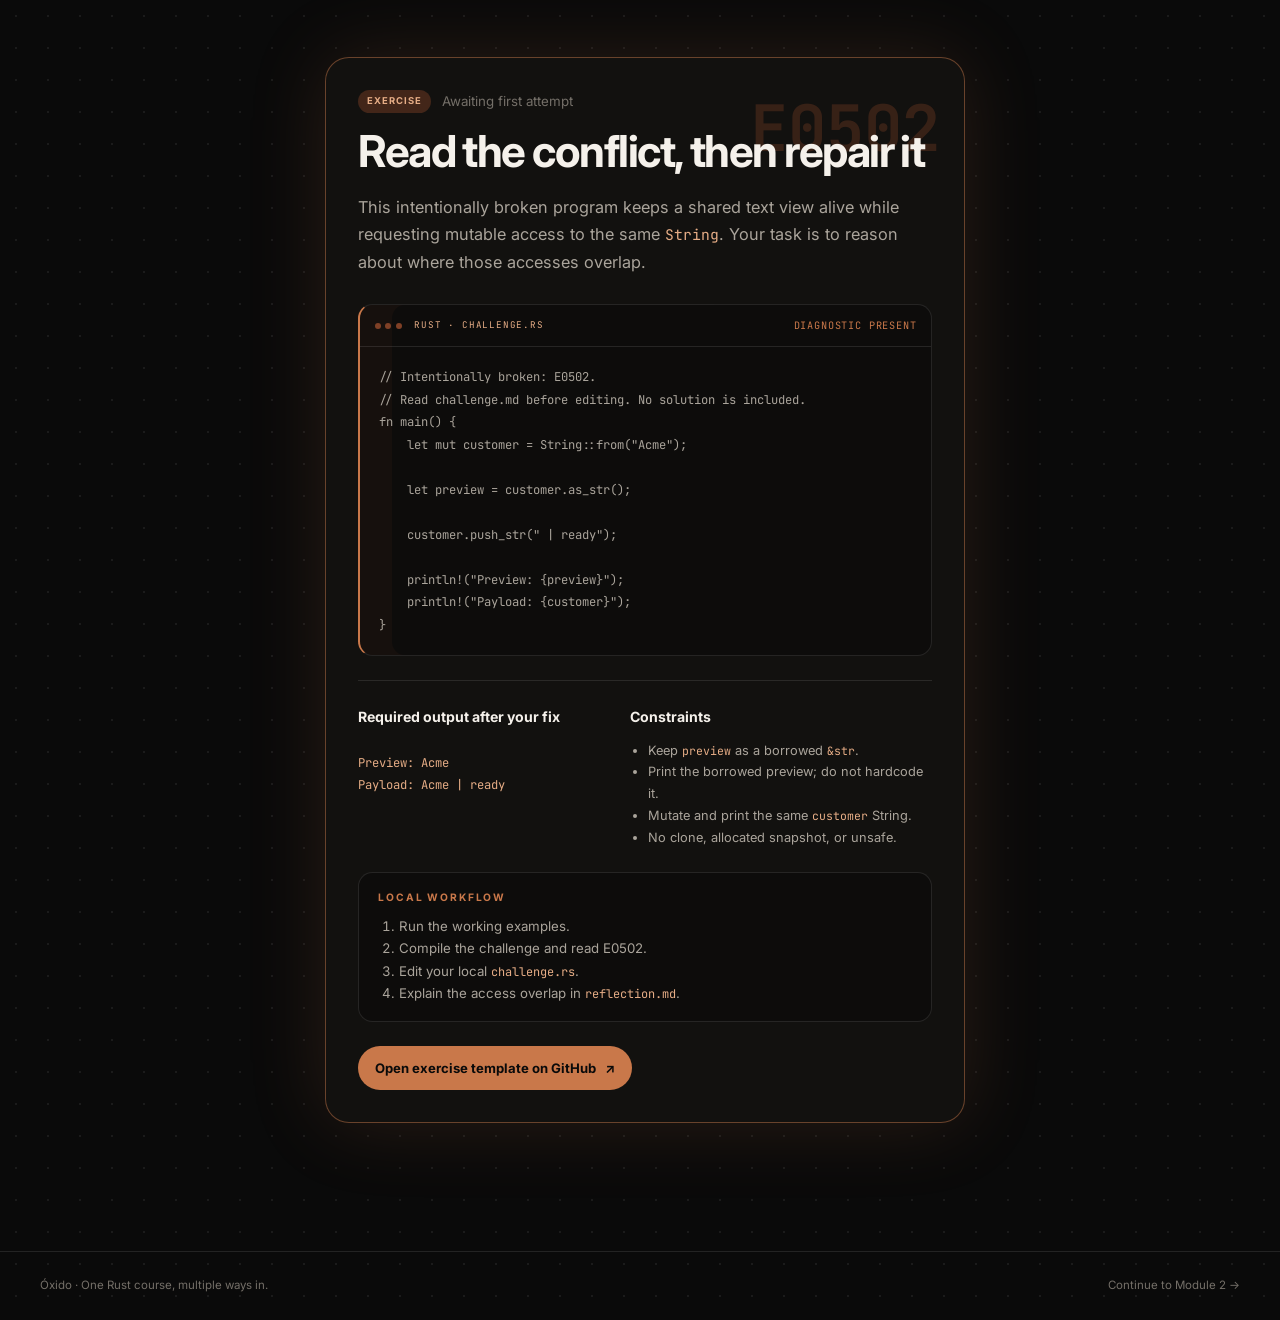
==== commit 2f6ea0e3: "Explain Rust vocabulary on the basic path" ====
--- a/docs/index.html
+++ b/docs/index.html
@@ -158,6 +158,17 @@
           </table>
         </div>
 
+        <aside class="level-detail level-basic" aria-label="Basic Rust explanation of macros">
+          <span class="eyebrow">Basic Rust · what is a macro?</span>
+          <p>A function receives values through a fixed function signature. A <strong>macro</strong> receives Rust syntax and expands it into Rust code before compilation. The final <code>!</code> tells you that <code>println!</code> is a macro call, not a normal function call.</p>
+          <ul class="vocabulary-list">
+            <li><code>println!("Hello, {name}!")</code> — prints a formatted line.</li>
+            <li><code>format!("Hello, {name}!")</code> — creates a formatted <code>String</code>.</li>
+            <li><code>vec![10, 20]</code> — creates a vector from the listed values.</li>
+          </ul>
+          <p>The <code>!</code> does not mean “dangerous” or “not.” You only need to recognize and use these macros for now; writing your own comes later.</p>
+        </aside>
+
         <div class="word-callout"><span class="eyebrow">Word you just met · binding</span><p>A name connected to a value. You can initially read “binding” as “variable.”</p></div>
       </section>
 
--- a/docs/assets/styles.css
+++ b/docs/assets/styles.css
@@ -237,7 +237,11 @@
 [data-rust-level="intermediate"] .level-intermediate,
 [data-rust-level="advanced"] .level-intermediate,
 [data-rust-level="advanced"] .level-advanced { display: block; }
+[data-rust-level="basic"] .level-basic { display: block; }
 [data-rust-level="advanced"] .level-advanced { border-color: rgba(201,120,74,.38); background: rgba(127,64,38,.1); }
+.vocabulary-list { display: grid; gap: .65rem; margin: .8rem 0 0; padding: 0; list-style: none; }
+.vocabulary-list li { color: var(--muted); font-size: .86rem; }
+.vocabulary-list code, .vocabulary-list strong { color: var(--copper-light); }
 [data-language-panel] { display: none; }
 [data-bridge-language="python"] [data-language-panel="python"],
 [data-bridge-language="java"] [data-language-panel="java"],
